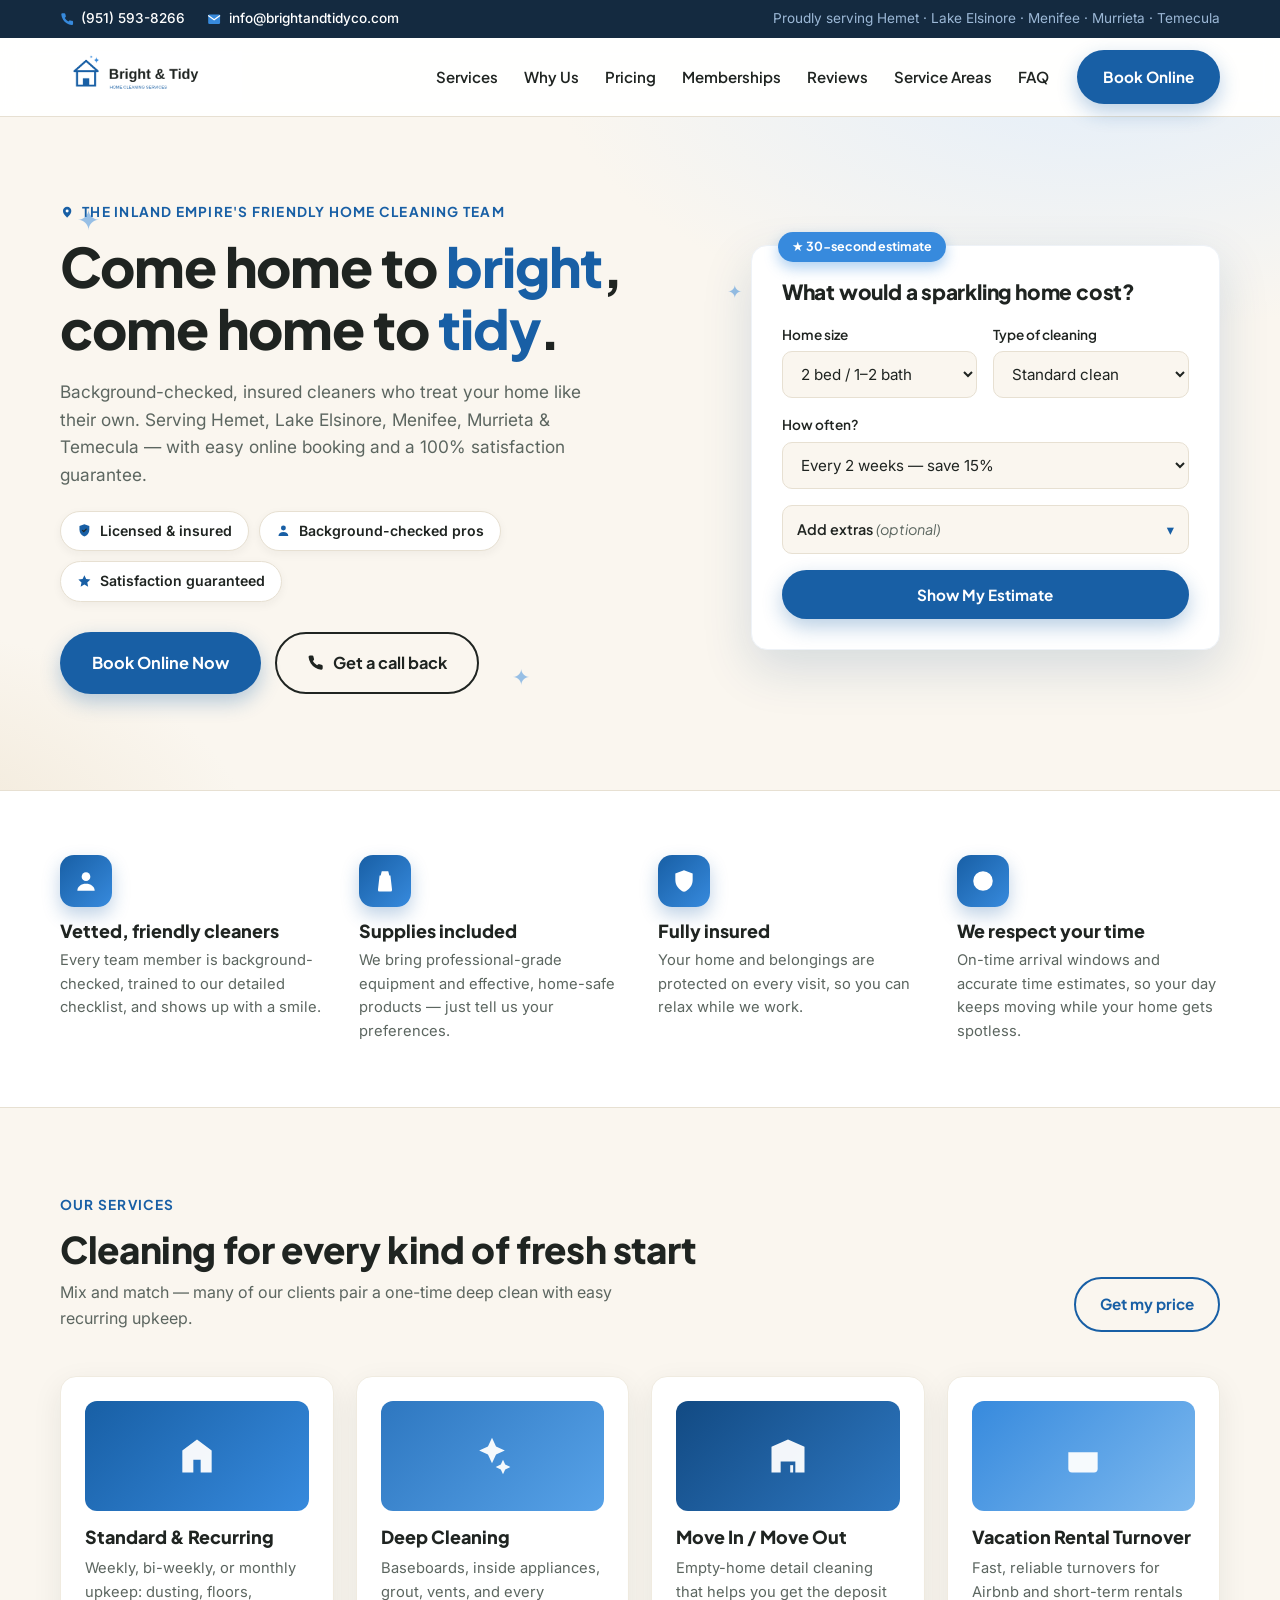
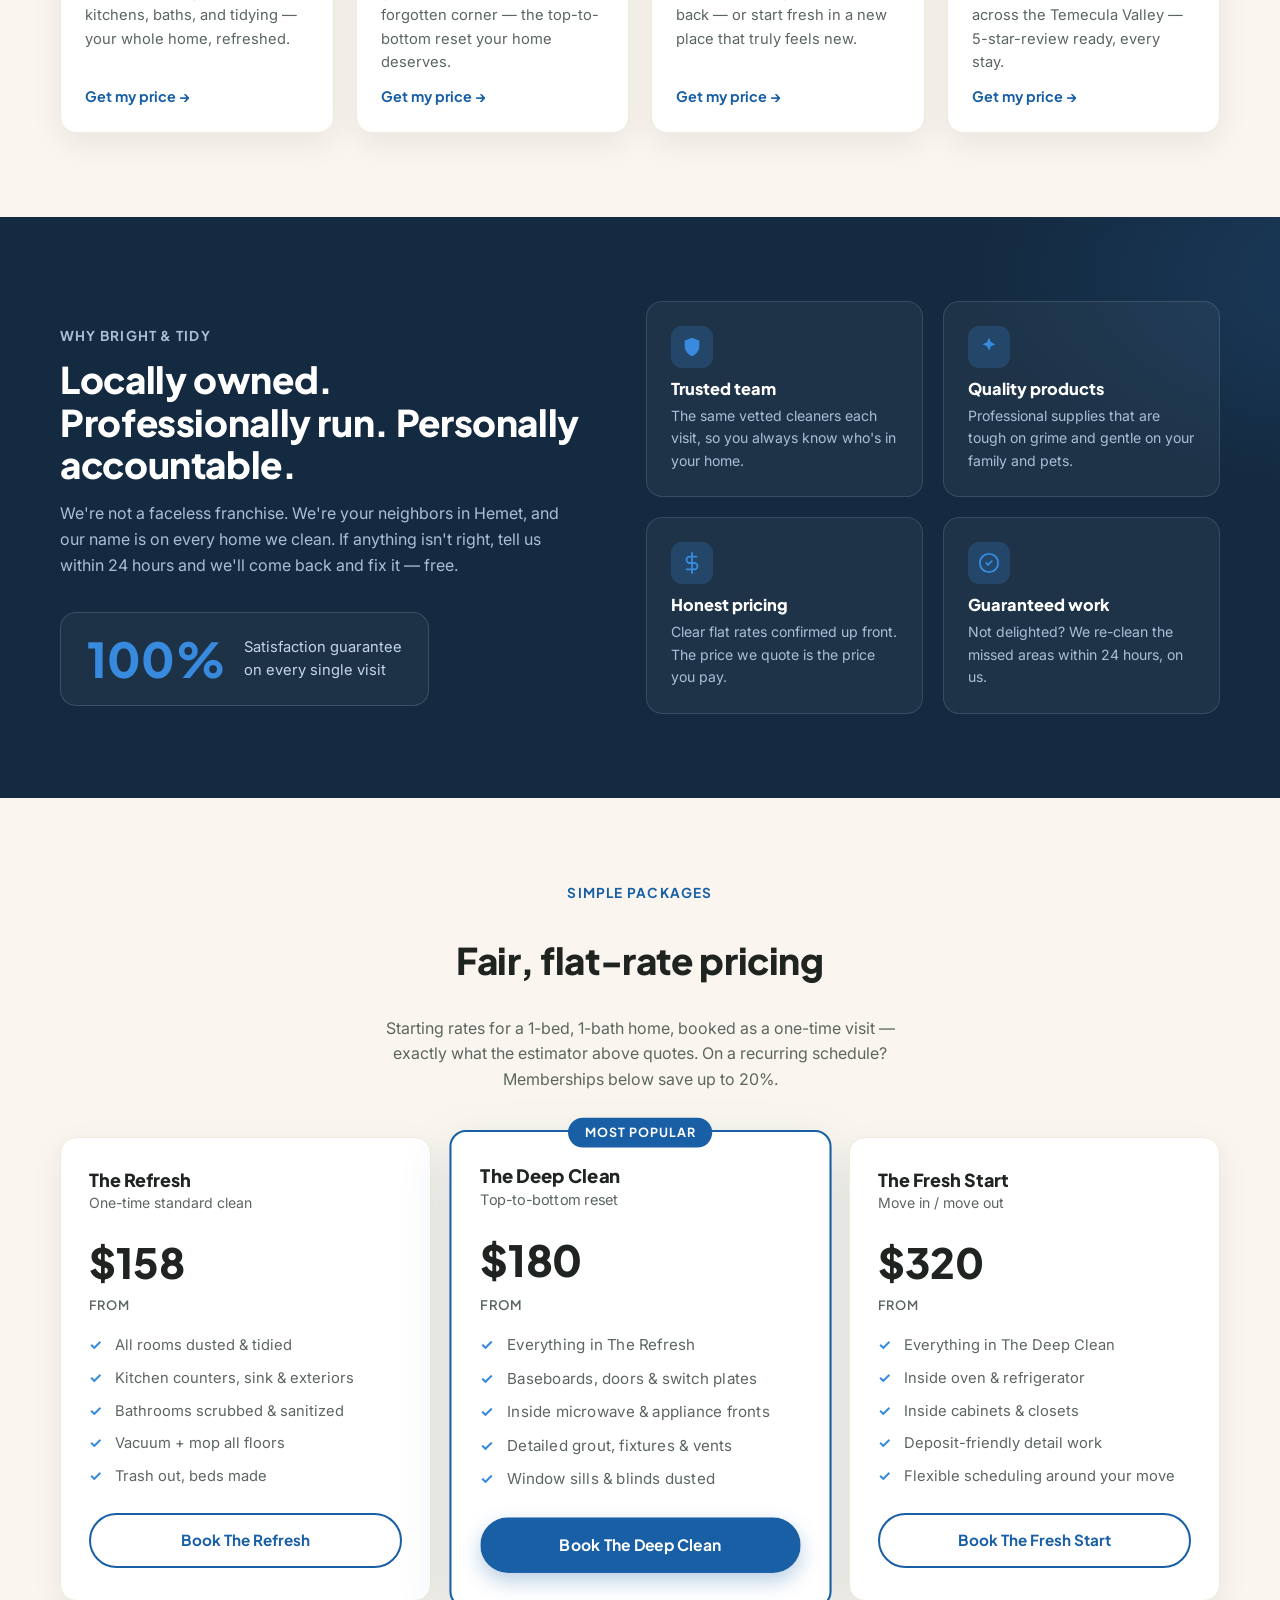
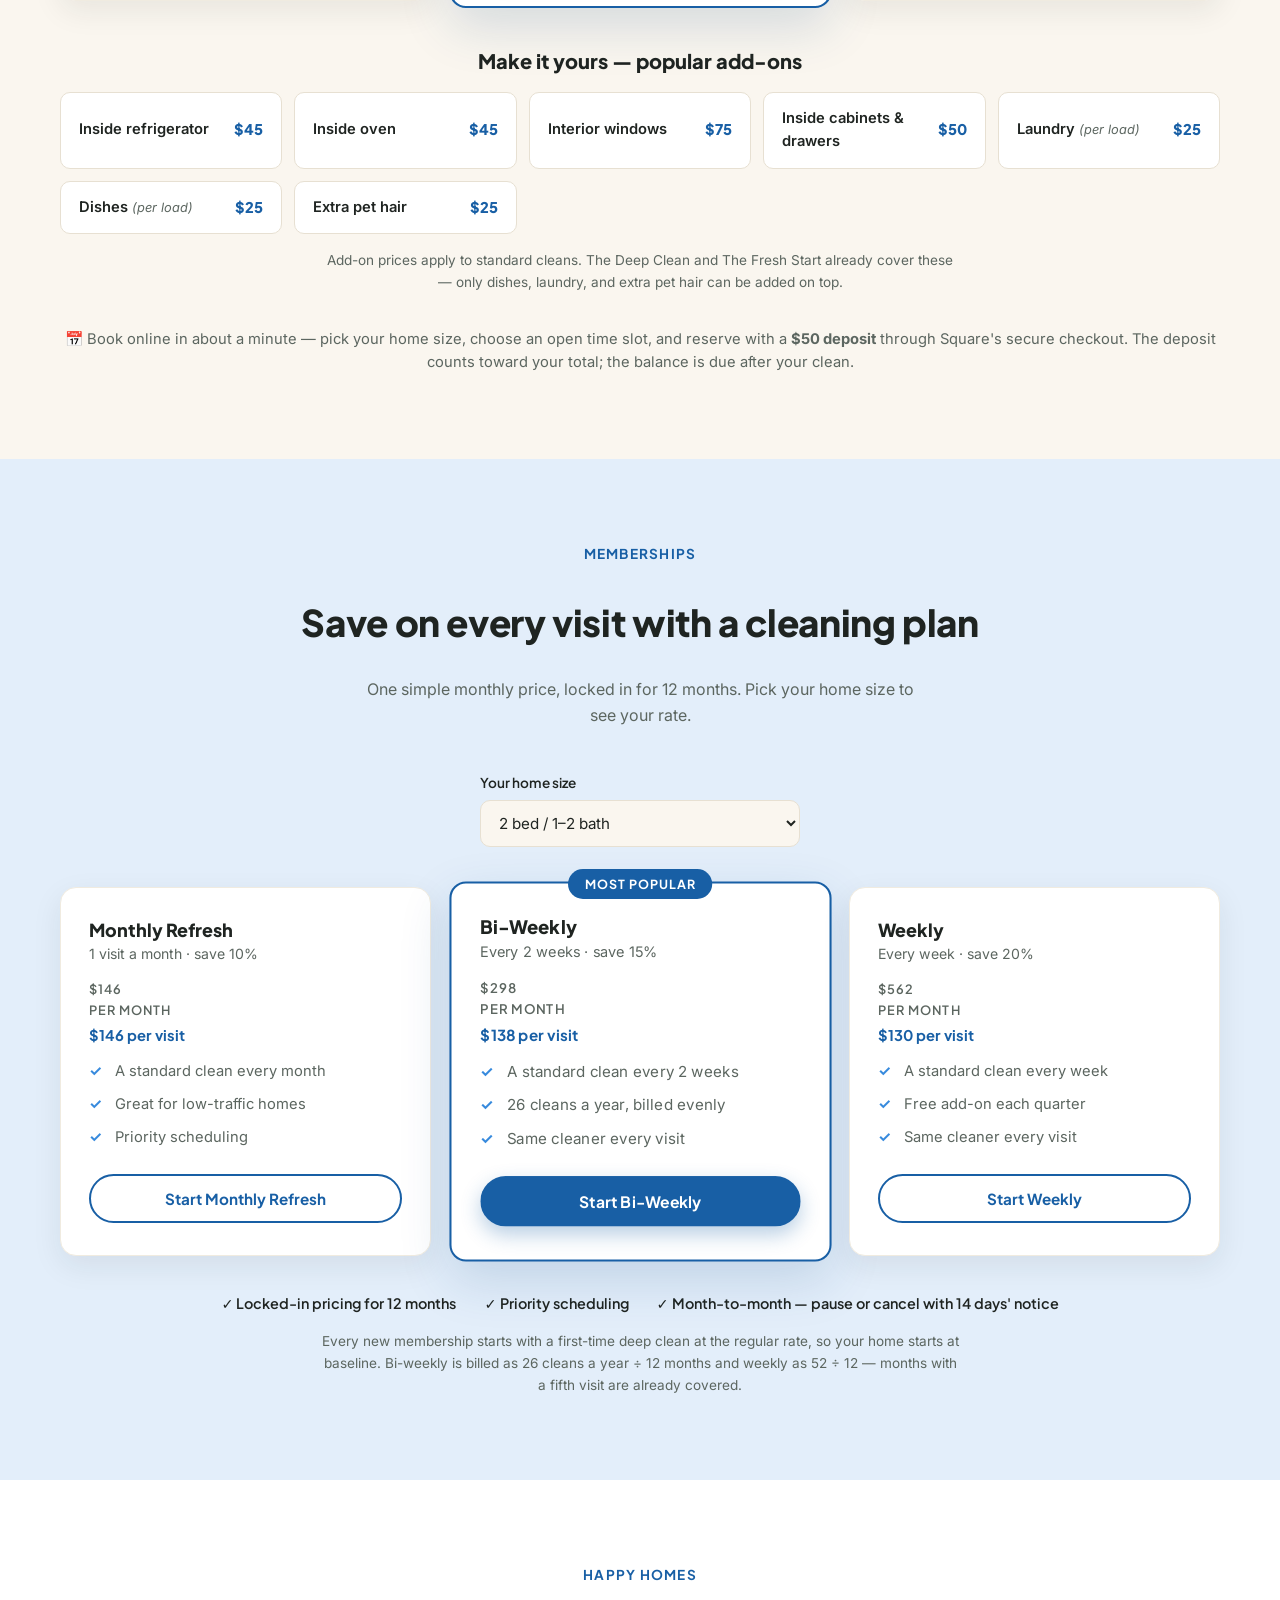
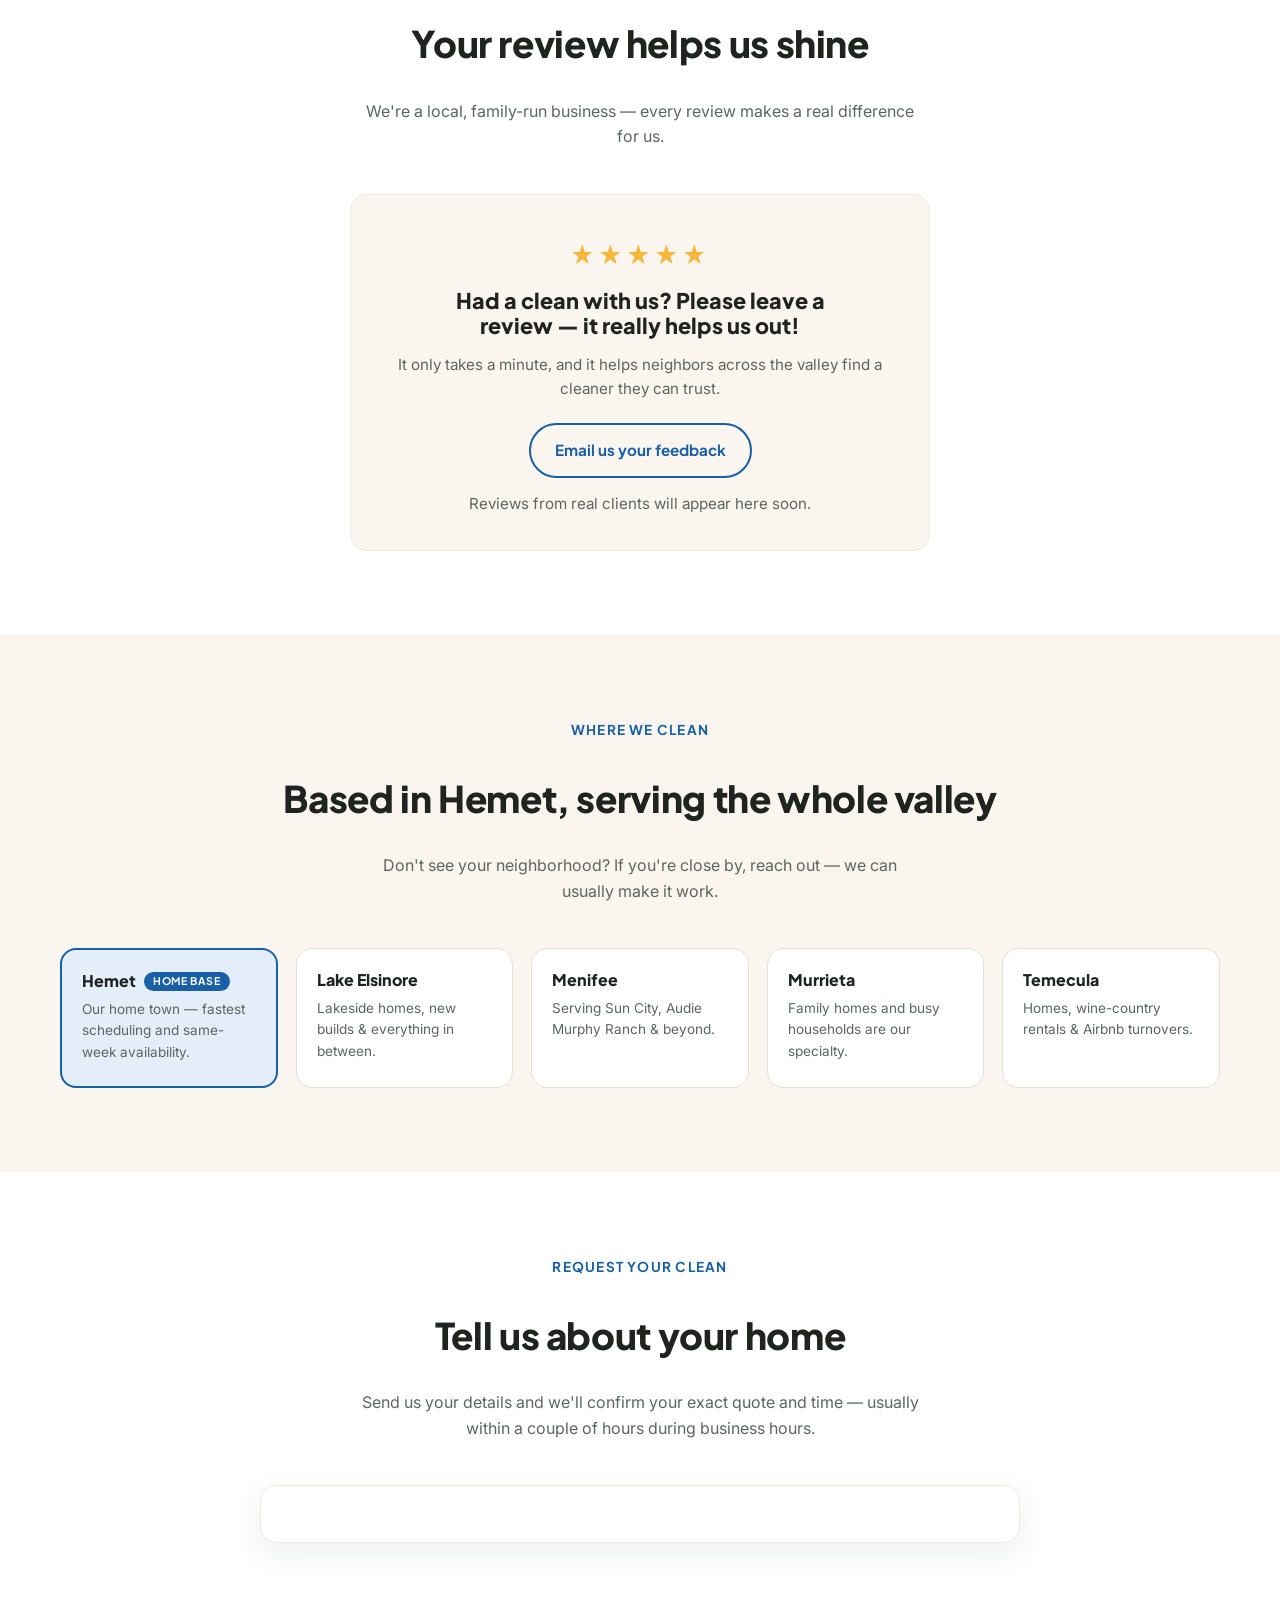
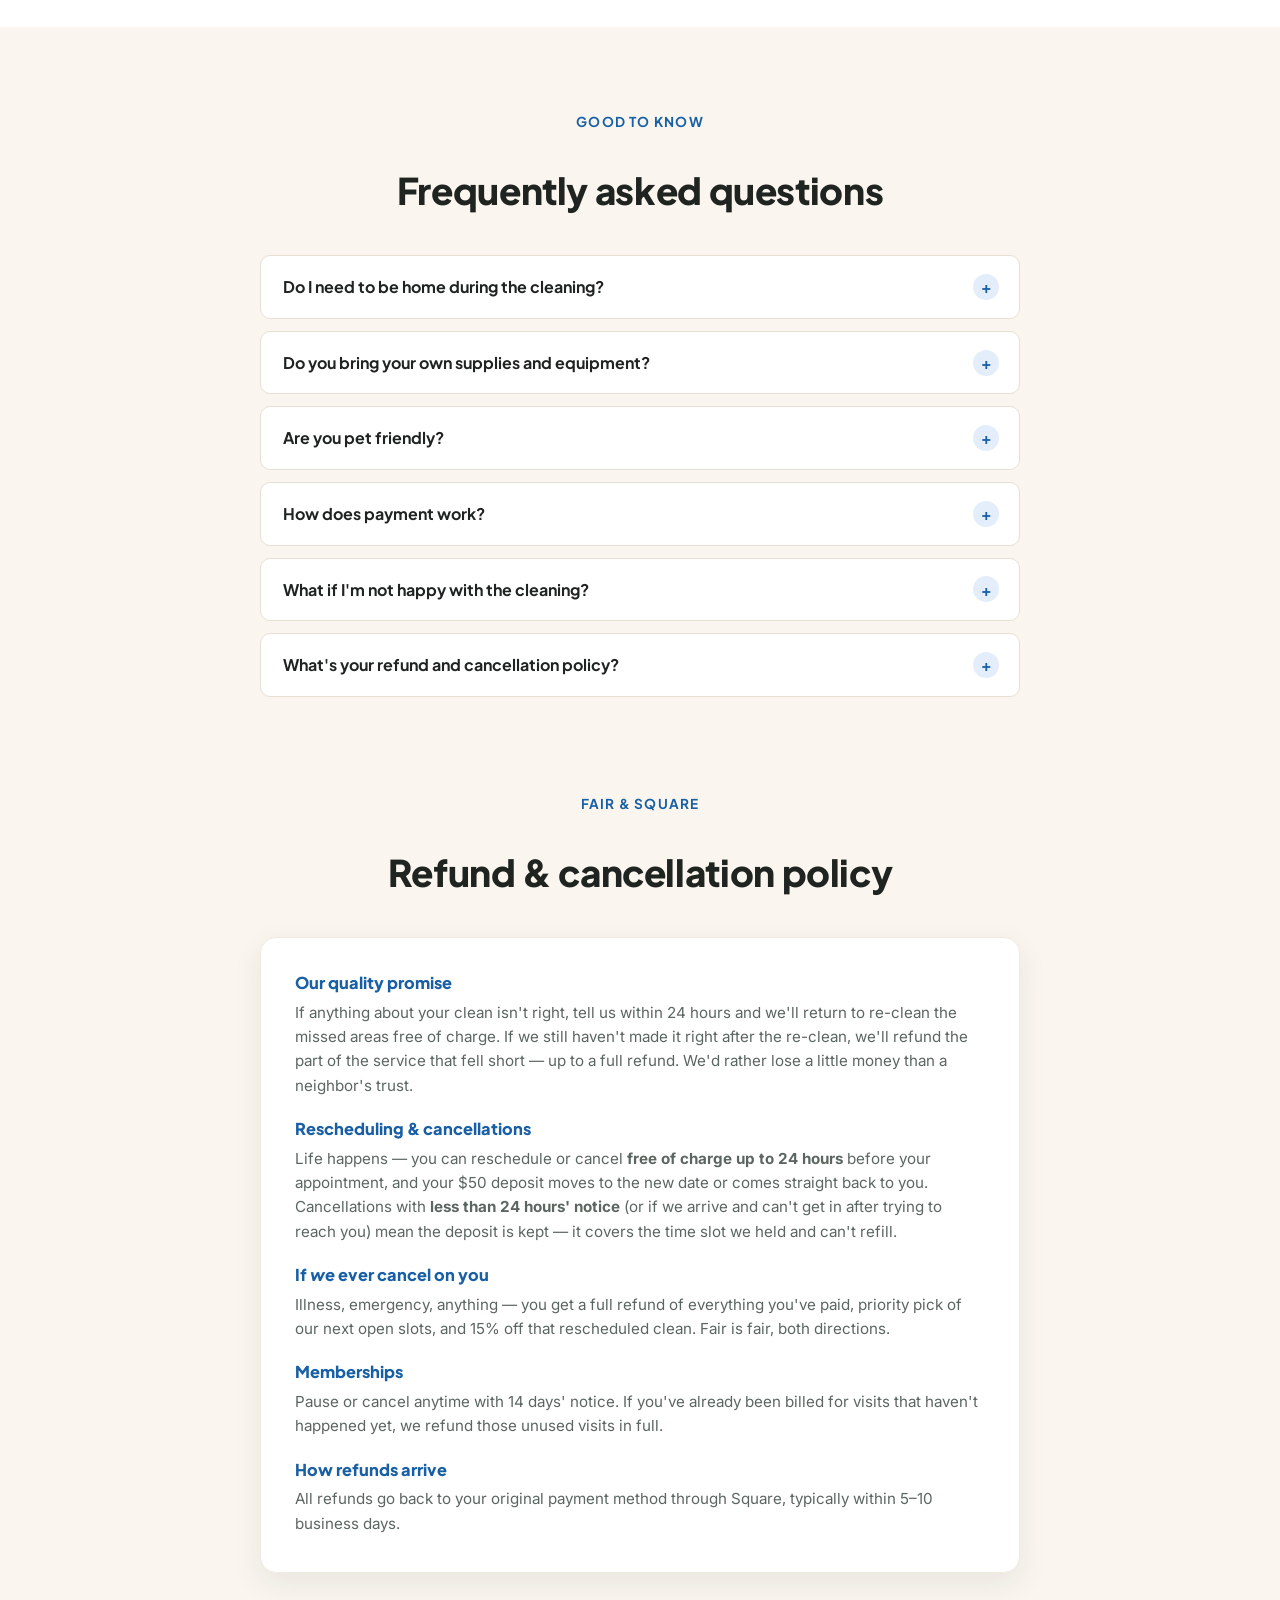
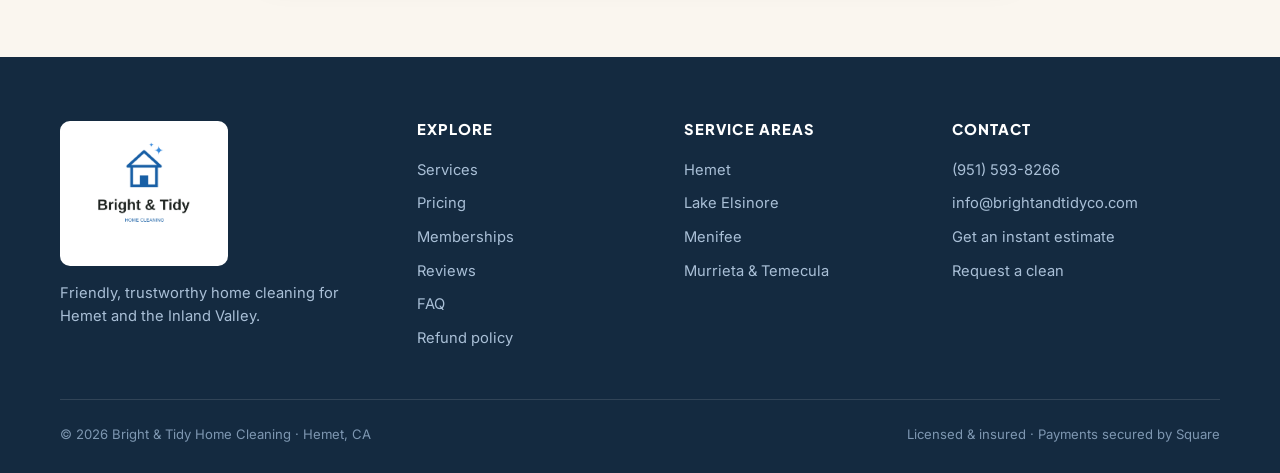
==== index.html @ 3811d3d1 "Embed Jobber work request form as Request a Clean section Co-Authored-By: Claude Opus 4.8 <noreply@a" ====
<!DOCTYPE html>
<html lang="en">
<head>
  <meta charset="UTF-8">
  <meta name="viewport" content="width=device-width, initial-scale=1.0">
  <title>Bright &amp; Tidy Home Cleaning | House Cleaning in Hemet, Menifee, Murrieta, Temecula &amp; Lake Elsinore</title>
  <meta name="description" content="Trusted, insured home cleaning based in Hemet, CA — serving Lake Elsinore, Menifee, Murrieta &amp; Temecula. Get an instant estimate in 30 seconds and book online in about a minute.">
  <meta property="og:title" content="Bright &amp; Tidy Home Cleaning — Hemet &amp; the Inland Valley">
  <meta property="og:description" content="Friendly, background-checked cleaners. Instant online estimate and easy online booking.">
  <meta property="og:type" content="website">
  <meta property="og:url" content="https://brightandtidyco.com/">
  <link rel="canonical" href="https://brightandtidyco.com/">
  <link rel="icon" type="image/svg+xml" href='data:image/svg+xml,<svg xmlns="http://www.w3.org/2000/svg" viewBox="0 0 100 100"><path d="M50 18 L14 50 H24 V84 H76 V50 H86 Z" fill="%23185FA5"/><path d="M78 6 L82 16 L92 20 L82 24 L78 34 L74 24 L64 20 L74 16 Z" fill="%23378ADD"/></svg>'>
  <link rel="preconnect" href="https://fonts.googleapis.com">
  <link rel="preconnect" href="https://fonts.gstatic.com" crossorigin>
  <link href="https://fonts.googleapis.com/css2?family=Plus+Jakarta+Sans:wght@500;600;700;800&family=Inter:wght@400;500;600&display=swap" rel="stylesheet">
  <link rel="stylesheet" href="css/styles.css">
  <script type="application/ld+json">
  {
    "@context": "https://schema.org",
    "@type": "HouseCleaningService",
    "name": "Bright & Tidy Home Cleaning",
    "url": "https://brightandtidyco.com/",
    "telephone": "+1-951-593-8266",
    "email": "info@brightandtidyco.com",
    "address": { "@type": "PostalAddress", "addressLocality": "Hemet", "addressRegion": "CA", "addressCountry": "US" },
    "areaServed": [
      { "@type": "City", "name": "Hemet" },
      { "@type": "City", "name": "Lake Elsinore" },
      { "@type": "City", "name": "Menifee" },
      { "@type": "City", "name": "Murrieta" },
      { "@type": "City", "name": "Temecula" }
    ]
  }
  </script>
</head>
<body>

  <!-- ======= TOP BAR ======= -->
  <div class="topbar">
    <div class="container topbar__inner">
      <div class="topbar__contact">
        <a href="tel:+19515938266" class="topbar__link">
          <svg viewBox="0 0 24 24" class="ico"><path d="M22 16.9v3a2 2 0 0 1-2.2 2 19.8 19.8 0 0 1-8.6-3 19.5 19.5 0 0 1-6-6 19.8 19.8 0 0 1-3-8.7A2 2 0 0 1 4.1 2h3a2 2 0 0 1 2 1.7c.1 1 .4 2 .7 2.8a2 2 0 0 1-.4 2.1L8.1 9.9a16 16 0 0 0 6 6l1.3-1.3a2 2 0 0 1 2.1-.4c.9.3 1.9.5 2.8.7a2 2 0 0 1 1.7 2z"/></svg>
          (951) 593-8266
        </a>
        <a href="mailto:info@brightandtidyco.com" class="topbar__link topbar__link--email">
          <svg viewBox="0 0 24 24" class="ico"><path d="M4 4h16a2 2 0 0 1 2 2v12a2 2 0 0 1-2 2H4a2 2 0 0 1-2-2V6a2 2 0 0 1 2-2z"/><path d="m22 6-10 7L2 6" fill="none"/></svg>
          info@brightandtidyco.com
        </a>
      </div>
      <p class="topbar__areas">Proudly serving Hemet · Lake Elsinore · Menifee · Murrieta · Temecula</p>
    </div>
  </div>

  <!-- ======= HEADER ======= -->
  <header class="header" id="top">
    <div class="container header__inner">
      <a href="#top" class="header__brand">
        <img src="assets/logo-primary.png" alt="Bright & Tidy Home Cleaning Services" class="header__logo">
      </a>
      <nav class="nav" id="site-nav">
        <a href="#services" class="nav__link">Services</a>
        <a href="#why-us" class="nav__link">Why Us</a>
        <a href="#pricing" class="nav__link">Pricing</a>
        <a href="#memberships" class="nav__link">Memberships</a>
        <a href="#reviews" class="nav__link">Reviews</a>
        <a href="#areas" class="nav__link">Service Areas</a>
        <a href="#faq" class="nav__link">FAQ</a>
      </nav>
      <a href="https://app.squareup.com/appointments/book/7bcyuyt6g1f9l9/LX3E49911ABSN/start" target="_blank" rel="noopener" class="btn btn--primary header__cta">Book Online</a>
      <button class="nav-toggle" id="nav-toggle" aria-label="Open menu" aria-expanded="false">
        <span></span><span></span><span></span>
      </button>
    </div>
  </header>

  <!-- ======= HERO ======= -->
  <section class="hero">
    <div class="hero__sparkle hero__sparkle--1">✦</div>
    <div class="hero__sparkle hero__sparkle--2">✦</div>
    <div class="hero__sparkle hero__sparkle--3">✦</div>
    <div class="container hero__inner">
      <div class="hero__copy">
        <p class="eyebrow">
          <svg viewBox="0 0 24 24" class="ico ico--blue"><path d="M12 21s-7-5.3-7-11a7 7 0 0 1 14 0c0 5.7-7 11-7 11z"/><circle cx="12" cy="10" r="2.5" fill="#fff"/></svg>
          The Inland Empire's friendly home cleaning team
        </p>
        <h1>Come home to <span class="accent">bright</span>, come home to <span class="accent">tidy</span>.</h1>
        <p class="hero__sub">Background-checked, insured cleaners who treat your home like their own. Serving Hemet, Lake Elsinore, Menifee, Murrieta &amp; Temecula — with easy online booking and a 100% satisfaction guarantee.</p>
        <ul class="hero__chips">
          <li><svg viewBox="0 0 24 24" class="ico ico--blue"><path d="M12 2 4 5v6c0 5 3.4 9.4 8 11 4.6-1.6 8-6 8-11V5z"/><path d="m9 12 2 2 4-4" fill="none" stroke="#fff" stroke-width="2" stroke-linecap="round" stroke-linejoin="round"/></svg> Licensed &amp; insured</li>
          <li><svg viewBox="0 0 24 24" class="ico ico--blue"><circle cx="12" cy="8" r="4"/><path d="M4 21c0-4 3.6-6.5 8-6.5s8 2.5 8 6.5z"/></svg> Background-checked pros</li>
          <li><svg viewBox="0 0 24 24" class="ico ico--blue"><path d="m12 2 2.9 6.3 6.9.8-5.1 4.7 1.4 6.8L12 17.2l-6.1 3.4 1.4-6.8L2.2 9.1l6.9-.8z"/></svg> Satisfaction guaranteed</li>
        </ul>
        <div class="hero__actions">
          <a href="https://app.squareup.com/appointments/book/7bcyuyt6g1f9l9/LX3E49911ABSN/start" target="_blank" rel="noopener" class="btn btn--primary btn--lg">Book Online Now</a>
          <button type="button" class="btn btn--ghost btn--lg" id="callback-open">
            <svg viewBox="0 0 24 24" class="ico"><path d="M22 16.9v3a2 2 0 0 1-2.2 2 19.8 19.8 0 0 1-8.6-3 19.5 19.5 0 0 1-6-6 19.8 19.8 0 0 1-3-8.7A2 2 0 0 1 4.1 2h3a2 2 0 0 1 2 1.7c.1 1 .4 2 .7 2.8a2 2 0 0 1-.4 2.1L8.1 9.9a16 16 0 0 0 6 6l1.3-1.3a2 2 0 0 1 2.1-.4c.9.3 1.9.5 2.8.7a2 2 0 0 1 1.7 2z"/></svg>
            Get a call back
          </button>
        </div>
      </div>

      <!-- Instant estimate widget -->
      <div class="estimator" id="estimate">
        <div class="estimator__badge">★ 30-second estimate</div>
        <h2 class="estimator__title">What would a sparkling home cost?</h2>
        <form class="estimator__form" id="estimator-form" novalidate>
          <div class="estimator__row">
            <label class="field">
              <span class="field__label">Home size</span>
              <select id="est-size" class="field__input">
                <option value="t1">1 bed / 1 bath</option>
                <option value="t2" selected>2 bed / 1–2 bath</option>
                <option value="t3">3 bed / 2 bath</option>
                <option value="t4">4 bed / 2–3 bath</option>
                <option value="t5">5+ bed / 3+ bath</option>
              </select>
            </label>
            <label class="field">
              <span class="field__label">Type of cleaning</span>
              <select id="est-type" class="field__input">
                <option value="standard" selected>Standard clean</option>
                <option value="deep">Deep cleaning</option>
                <option value="move">Move in / move out</option>
              </select>
            </label>
          </div>
          <label class="field" id="est-freq-field">
            <span class="field__label">How often?</span>
            <select id="est-freq" class="field__input">
              <option value="biweekly" selected>Every 2 weeks — save 15%</option>
              <option value="weekly">Weekly — save 20%</option>
              <option value="monthly">Monthly — save 10%</option>
              <option value="onetime">One-time visit</option>
            </select>
          </label>
          <details class="estimator__addons" id="est-addons">
            <summary>Add extras <em>(optional)</em></summary>
            <div class="estimator__addon-list">
              <label><input type="checkbox" value="45" data-name="Inside refrigerator"> Inside refrigerator <span>+$45</span></label>
              <label><input type="checkbox" value="45" data-name="Inside oven"> Inside oven <span>+$45</span></label>
              <label><input type="checkbox" value="75" data-name="Interior windows"> Interior windows <span>+$75</span></label>
              <label><input type="checkbox" value="50" data-name="Inside cabinets &amp; drawers"> Inside cabinets &amp; drawers <span>+$50</span></label>
              <label><input type="checkbox" value="25" data-name="Laundry (1 load)"> Laundry <em>(per load)</em> <span>+$25</span></label>
              <label><input type="checkbox" value="25" data-name="Dishes (per load)"> Dishes <em>(per load)</em> <span>+$25</span></label>
              <label><input type="checkbox" value="25" data-name="Extra pet hair"> Extra pet hair <span>+$25</span></label>
            </div>
          </details>
          <button type="submit" class="btn btn--primary btn--block">Show My Estimate</button>
          <div class="estimator__result" id="est-result" hidden>
            <p class="estimator__price" id="est-price">$138</p>
            <p class="estimator__summary" id="est-summary"></p>
            <p class="estimator__note">Straight from our price list — no surprises. Pick your day and time on the next screen.</p>
            <a href="https://app.squareup.com/appointments/book/7bcyuyt6g1f9l9/LX3E49911ABSN/start" target="_blank" rel="noopener" class="btn btn--dark btn--block" id="est-book">Book This Clean →</a>
          </div>
        </form>
      </div>
    </div>
  </section>

  <!-- ======= TRUST STRIP ======= -->
  <section class="trust">
    <div class="container trust__grid">
      <article class="trust__item">
        <div class="trust__icon">
          <svg viewBox="0 0 24 24"><circle cx="12" cy="8" r="4"/><path d="M4 21c0-4 3.6-6.5 8-6.5s8 2.5 8 6.5z"/></svg>
        </div>
        <h3>Vetted, friendly cleaners</h3>
        <p>Every team member is background-checked, trained to our detailed checklist, and shows up with a smile.</p>
      </article>
      <article class="trust__item">
        <div class="trust__icon">
          <svg viewBox="0 0 24 24"><path d="M9 3h6l1 4H8zM7 7h10l1.5 13a1.5 1.5 0 0 1-1.5 1.7H7A1.5 1.5 0 0 1 5.5 20z"/><path d="M12 11v6" stroke="#fff" stroke-width="1.6" fill="none" stroke-linecap="round"/><path d="M9.5 13.5h5" stroke="#fff" stroke-width="1.6" fill="none" stroke-linecap="round"/></svg>
        </div>
        <h3>Supplies included</h3>
        <p>We bring professional-grade equipment and effective, home-safe products — just tell us your preferences.</p>
      </article>
      <article class="trust__item">
        <div class="trust__icon">
          <svg viewBox="0 0 24 24"><path d="M12 2 4 5v6c0 5 3.4 9.4 8 11 4.6-1.6 8-6 8-11V5z"/><path d="m9 12 2 2 4-4" fill="none" stroke="#fff" stroke-width="2" stroke-linecap="round" stroke-linejoin="round"/></svg>
        </div>
        <h3>Fully insured</h3>
        <p>Your home and belongings are protected on every visit, so you can relax while we work.</p>
      </article>
      <article class="trust__item">
        <div class="trust__icon">
          <svg viewBox="0 0 24 24"><circle cx="12" cy="12" r="9"/><path d="M12 7v5l3.5 2" fill="none" stroke="#fff" stroke-width="2" stroke-linecap="round"/></svg>
        </div>
        <h3>We respect your time</h3>
        <p>On-time arrival windows and accurate time estimates, so your day keeps moving while your home gets spotless.</p>
      </article>
    </div>
  </section>

  <!-- ======= SERVICES ======= -->
  <section class="section services" id="services">
    <div class="container">
      <div class="section__head">
        <div>
          <p class="eyebrow">Our services</p>
          <h2>Cleaning for every kind of fresh start</h2>
          <p class="section__sub">Mix and match — many of our clients pair a one-time deep clean with easy recurring upkeep.</p>
        </div>
        <a href="#estimate" class="btn btn--outline">Get my price</a>
      </div>
      <div class="services__grid">
        <article class="card service">
          <div class="service__art service__art--1">
            <svg viewBox="0 0 24 24"><path d="M4 21V9l8-6 8 6v12h-6v-7h-4v7z"/></svg>
          </div>
          <h3>Standard &amp; Recurring</h3>
          <p>Weekly, bi-weekly, or monthly upkeep: dusting, floors, kitchens, baths, and tidying — your whole home, refreshed.</p>
          <a class="service__link" href="#estimate">Get my price →</a>
        </article>
        <article class="card service">
          <div class="service__art service__art--2">
            <svg viewBox="0 0 24 24"><path d="m12 2 2.2 4.8L19 9l-4.8 2.2L12 16l-2.2-4.8L5 9l4.8-2.2z"/><path d="m18 14 1.2 2.6L22 18l-2.8 1.4L18 22l-1.2-2.6L14 18l2.8-1.4z"/></svg>
          </div>
          <h3>Deep Cleaning</h3>
          <p>Baseboards, inside appliances, grout, vents, and every forgotten corner — the top-to-bottom reset your home deserves.</p>
          <a class="service__link" href="#estimate">Get my price →</a>
        </article>
        <article class="card service">
          <div class="service__art service__art--3">
            <svg viewBox="0 0 24 24"><path d="M3 21V7l9-4 9 4v14h-5v-6H8v6z"/><path d="M14 21v-4" stroke="#fff" stroke-width="1.6" fill="none"/></svg>
          </div>
          <h3>Move In / Move Out</h3>
          <p>Empty-home detail cleaning that helps you get the deposit back — or start fresh in a new place that truly feels new.</p>
          <a class="service__link" href="#estimate">Get my price →</a>
        </article>
        <article class="card service">
          <div class="service__art service__art--4">
            <svg viewBox="0 0 24 24"><path d="M4 10h16v9a2 2 0 0 1-2 2H6a2 2 0 0 1-2-2z"/><path d="M8 10V6a4 4 0 0 1 8 0v4" fill="none" stroke-width="2"/></svg>
          </div>
          <h3>Vacation Rental Turnover</h3>
          <p>Fast, reliable turnovers for Airbnb and short-term rentals across the Temecula Valley — 5-star-review ready, every stay.</p>
          <a class="service__link" href="#estimate">Get my price →</a>
        </article>
      </div>
    </div>
  </section>

  <!-- ======= WHY US (dark) ======= -->
  <section class="section why" id="why-us">
    <div class="container why__inner">
      <div class="why__copy">
        <p class="eyebrow eyebrow--light">Why Bright &amp; Tidy</p>
        <h2>Locally owned. Professionally run. Personally accountable.</h2>
        <p>We're not a faceless franchise. We're your neighbors in Hemet, and our name is on every home we clean. If anything isn't right, tell us within 24 hours and we'll come back and fix it — free.</p>
        <div class="why__stat">
          <span class="why__number">100%</span>
          <span class="why__label">Satisfaction guarantee<br>on every single visit</span>
        </div>
      </div>
      <div class="why__values">
        <article class="value">
          <div class="value__icon"><svg viewBox="0 0 24 24"><path d="M12 2 4 5v6c0 5 3.4 9.4 8 11 4.6-1.6 8-6 8-11V5z"/></svg></div>
          <h3>Trusted team</h3>
          <p>The same vetted cleaners each visit, so you always know who's in your home.</p>
        </article>
        <article class="value">
          <div class="value__icon"><svg viewBox="0 0 24 24"><path d="m12 2 2.2 4.8L19 9l-4.8 2.2L12 16l-2.2-4.8L5 9l4.8-2.2z"/></svg></div>
          <h3>Quality products</h3>
          <p>Professional supplies that are tough on grime and gentle on your family and pets.</p>
        </article>
        <article class="value">
          <div class="value__icon"><svg viewBox="0 0 24 24"><path d="M12 1v22M17 5H9.5a3.5 3.5 0 0 0 0 7h5a3.5 3.5 0 0 1 0 7H6" fill="none" stroke-width="2" stroke-linecap="round"/></svg></div>
          <h3>Honest pricing</h3>
          <p>Clear flat rates confirmed up front. The price we quote is the price you pay.</p>
        </article>
        <article class="value">
          <div class="value__icon"><svg viewBox="0 0 24 24"><path d="m9 12 2 2 4-4" fill="none" stroke-width="2" stroke-linecap="round" stroke-linejoin="round"/><circle cx="12" cy="12" r="10" fill="none" stroke-width="2"/></svg></div>
          <h3>Guaranteed work</h3>
          <p>Not delighted? We re-clean the missed areas within 24 hours, on us.</p>
        </article>
      </div>
    </div>
  </section>

  <!-- ======= PRICING ======= -->
  <section class="section pricing" id="pricing">
    <div class="container">
      <div class="section__head section__head--center">
        <p class="eyebrow">Simple packages</p>
        <h2>Fair, flat-rate pricing</h2>
        <p class="section__sub">Starting rates for a 1-bed, 1-bath home, booked as a one-time visit — exactly what the estimator above quotes. On a recurring schedule? Memberships below save up to 20%.</p>
      </div>
      <div class="pricing__grid">
        <article class="card plan">
          <h3>The Refresh</h3>
          <p class="plan__tag">One-time standard clean</p>
          <p class="plan__price">$158<span>from</span></p>
          <ul class="plan__list">
            <li>All rooms dusted &amp; tidied</li>
            <li>Kitchen counters, sink &amp; exteriors</li>
            <li>Bathrooms scrubbed &amp; sanitized</li>
            <li>Vacuum + mop all floors</li>
            <li>Trash out, beds made</li>
          </ul>
          <!-- Opens the $50 booking-deposit checkout (Square link in data-square-link) -->
          <a href="https://app.squareup.com/appointments/book/7bcyuyt6g1f9l9/LX3E49911ABSN/start" class="btn btn--outline btn--block js-square-btn" data-square-link="https://app.squareup.com/appointments/book/7bcyuyt6g1f9l9/LX3E49911ABSN/start">Book The Refresh</a>
        </article>
        <article class="card plan plan--featured">
          <div class="plan__flag">Most popular</div>
          <h3>The Deep Clean</h3>
          <p class="plan__tag">Top-to-bottom reset</p>
          <p class="plan__price">$180<span>from</span></p>
          <ul class="plan__list">
            <li>Everything in The Refresh</li>
            <li>Baseboards, doors &amp; switch plates</li>
            <li>Inside microwave &amp; appliance fronts</li>
            <li>Detailed grout, fixtures &amp; vents</li>
            <li>Window sills &amp; blinds dusted</li>
          </ul>
          <!-- Opens the $50 booking-deposit checkout (Square link in data-square-link) -->
          <a href="https://app.squareup.com/appointments/book/7bcyuyt6g1f9l9/LX3E49911ABSN/start" class="btn btn--primary btn--block js-square-btn" data-square-link="https://app.squareup.com/appointments/book/7bcyuyt6g1f9l9/LX3E49911ABSN/start">Book The Deep Clean</a>
        </article>
        <article class="card plan">
          <h3>The Fresh Start</h3>
          <p class="plan__tag">Move in / move out</p>
          <p class="plan__price">$320<span>from</span></p>
          <ul class="plan__list">
            <li>Everything in The Deep Clean</li>
            <li>Inside oven &amp; refrigerator</li>
            <li>Inside cabinets &amp; closets</li>
            <li>Deposit-friendly detail work</li>
            <li>Flexible scheduling around your move</li>
          </ul>
          <!-- Opens the $50 booking-deposit checkout (Square link in data-square-link) -->
          <a href="https://app.squareup.com/appointments/book/7bcyuyt6g1f9l9/LX3E49911ABSN/start" class="btn btn--outline btn--block js-square-btn" data-square-link="https://app.squareup.com/appointments/book/7bcyuyt6g1f9l9/LX3E49911ABSN/start">Book The Fresh Start</a>
        </article>
      </div>
      <div class="addons">
        <h3 class="addons__title">Make it yours — popular add-ons</h3>
        <div class="addons__grid">
          <div class="addon"><span>Inside refrigerator</span><strong>$45</strong></div>
          <div class="addon"><span>Inside oven</span><strong>$45</strong></div>
          <div class="addon"><span>Interior windows</span><strong>$75</strong></div>
          <div class="addon"><span>Inside cabinets &amp; drawers</span><strong>$50</strong></div>
          <div class="addon"><span>Laundry <em>(per load)</em></span><strong>$25</strong></div>
          <div class="addon"><span>Dishes <em>(per load)</em></span><strong>$25</strong></div>
          <div class="addon"><span>Extra pet hair</span><strong>$25</strong></div>
        </div>
        <p class="addons__note">Add-on prices apply to standard cleans. The Deep Clean and The Fresh Start already cover these — only dishes, laundry, and extra pet hair can be added on top.</p>
      </div>
      <p class="pricing__foot">📅 Book online in about a minute — pick your home size, choose an open time slot, and reserve with a <strong>$50 deposit</strong> through Square's secure checkout. The deposit counts toward your total; the balance is due after your clean.</p>
    </div>
  </section>

  <!-- ======= MEMBERSHIPS ======= -->
  <section class="section memberships" id="memberships">
    <div class="container">
      <div class="section__head section__head--center">
        <p class="eyebrow">Memberships</p>
        <h2>Save on every visit with a cleaning plan</h2>
        <p class="section__sub">One simple monthly price, locked in for 12 months. Pick your home size to see your rate.</p>
      </div>
      <div class="memberships__picker">
        <label class="field">
          <span class="field__label">Your home size</span>
          <select id="mem-size" class="field__input">
            <option value="t1">1 bed / 1 bath</option>
            <option value="t2" selected>2 bed / 1–2 bath</option>
            <option value="t3">3 bed / 2 bath</option>
            <option value="t4">4 bed / 2–3 bath</option>
            <option value="t5">5+ bed / 3+ bath</option>
          </select>
        </label>
      </div>
      <div class="memberships__grid">
        <article class="card plan">
          <h3>Monthly Refresh</h3>
          <p class="plan__tag">1 visit a month · save 10%</p>
          <p class="plan__price"><span id="mem-monthly-mo">$146</span><span>per month</span></p>
          <p class="plan__pervisit" id="mem-monthly-visit">$146 per visit</p>
          <ul class="plan__list">
            <li>A standard clean every month</li>
            <li>Great for low-traffic homes</li>
            <li>Priority scheduling</li>
          </ul>
          <button type="button" class="btn btn--outline btn--block js-mem-btn" data-plan="monthly">Start Monthly Refresh</button>
        </article>
        <article class="card plan plan--featured">
          <div class="plan__flag">Most popular</div>
          <h3>Bi-Weekly</h3>
          <p class="plan__tag">Every 2 weeks · save 15%</p>
          <p class="plan__price"><span id="mem-biweekly-mo">$298</span><span>per month</span></p>
          <p class="plan__pervisit" id="mem-biweekly-visit">$138 per visit</p>
          <ul class="plan__list">
            <li>A standard clean every 2 weeks</li>
            <li>26 cleans a year, billed evenly</li>
            <li>Same cleaner every visit</li>
          </ul>
          <button type="button" class="btn btn--primary btn--block js-mem-btn" data-plan="biweekly">Start Bi-Weekly</button>
        </article>
        <article class="card plan">
          <h3>Weekly</h3>
          <p class="plan__tag">Every week · save 20%</p>
          <p class="plan__price"><span id="mem-weekly-mo">$562</span><span>per month</span></p>
          <p class="plan__pervisit" id="mem-weekly-visit">$130 per visit</p>
          <ul class="plan__list">
            <li>A standard clean every week</li>
            <li>Free add-on each quarter</li>
            <li>Same cleaner every visit</li>
          </ul>
          <button type="button" class="btn btn--outline btn--block js-mem-btn" data-plan="weekly">Start Weekly</button>
        </article>
      </div>
      <div class="memberships__perks">
        <span>✓ Locked-in pricing for 12 months</span>
        <span>✓ Priority scheduling</span>
        <span>✓ Month-to-month — pause or cancel with 14 days' notice</span>
      </div>
      <p class="memberships__fine">Every new membership starts with a first-time deep clean at the regular rate, so your home starts at baseline. Bi-weekly is billed as 26 cleans a year ÷ 12 months and weekly as 52 ÷ 12 — months with a fifth visit are already covered.</p>
    </div>
  </section>

  <!-- ======= REVIEWS ======= -->
  <section class="section reviews" id="reviews">
    <div class="container">
      <div class="section__head section__head--center">
        <p class="eyebrow">Happy homes</p>
        <h2>Your review helps us shine</h2>
        <p class="section__sub">We're a local, family-run business — every review makes a real difference for us.</p>
      </div>
      <div class="card reviews__cta">
        <div class="reviews__stars" aria-hidden="true">★★★★★</div>
        <h3>Had a clean with us? Please leave a review — it really helps us out!</h3>
        <p>It only takes a minute, and it helps neighbors across the valley find a cleaner they can trust.</p>
        <div class="reviews__cta-actions">
          <!-- Paste your Google Business review link into data-review-link and this button will appear -->
          <a href="#" class="btn btn--primary js-review-btn" data-review-link="" target="_blank" rel="noopener">Review us on Google</a>
          <a href="mailto:info@brightandtidyco.com?subject=My%20Bright%20%26%20Tidy%20review" class="btn btn--outline">Email us your feedback</a>
        </div>
        <p class="reviews__cta-fine">Reviews from real clients will appear here soon.</p>
      </div>
    </div>
  </section>

  <!-- ======= SERVICE AREAS ======= -->
  <section class="section areas" id="areas">
    <div class="container">
      <div class="section__head section__head--center">
        <p class="eyebrow">Where we clean</p>
        <h2>Based in Hemet, serving the whole valley</h2>
        <p class="section__sub">Don't see your neighborhood? If you're close by, reach out — we can usually make it work.</p>
      </div>
      <div class="areas__grid">
        <article class="area area--hq">
          <h3>Hemet <span class="area__badge">Home base</span></h3>
          <p>Our home town — fastest scheduling and same-week availability.</p>
        </article>
        <article class="area"><h3>Lake Elsinore</h3><p>Lakeside homes, new builds &amp; everything in between.</p></article>
        <article class="area"><h3>Menifee</h3><p>Serving Sun City, Audie Murphy Ranch &amp; beyond.</p></article>
        <article class="area"><h3>Murrieta</h3><p>Family homes and busy households are our specialty.</p></article>
        <article class="area"><h3>Temecula</h3><p>Homes, wine-country rentals &amp; Airbnb turnovers.</p></article>
      </div>
    </div>
  </section>

  <!-- ======= REQUEST A CLEAN (Jobber form) ======= -->
  <section class="section request" id="request">
    <div class="container">
      <div class="section__head section__head--center">
        <p class="eyebrow">Request your clean</p>
        <h2>Tell us about your home</h2>
        <p class="section__sub">Send us your details and we'll confirm your exact quote and time — usually within a couple of hours during business hours.</p>
      </div>
      <div class="card request__form">
        <div id="ad492359-be51-4ea0-9e42-92f32771d36d-5002190"></div>
        <link rel="stylesheet" href="https://d3ey4dbjkt2f6s.cloudfront.net/assets/external/work_request_embed.css" media="screen" />
        <script src="https://d3ey4dbjkt2f6s.cloudfront.net/assets/static_link/work_request_embed_snippet.js" clienthub_id="ad492359-be51-4ea0-9e42-92f32771d36d-5002190" form_url="https://clienthub.getjobber.com/client_hubs/ad492359-be51-4ea0-9e42-92f32771d36d/public/work_request/embedded_work_request_form?form_id=5002190"></script>
      </div>
    </div>
  </section>

  <!-- ======= FAQ ======= -->
  <section class="section faq" id="faq">
    <div class="container faq__inner">
      <div class="section__head section__head--center">
        <p class="eyebrow">Good to know</p>
        <h2>Frequently asked questions</h2>
      </div>
      <details class="faq__item">
        <summary>Do I need to be home during the cleaning?</summary>
        <p>Nope! Most of our clients aren't. Many leave a key, garage code, or smart-lock code. Your access info is stored securely and shared only with your assigned team.</p>
      </details>
      <details class="faq__item">
        <summary>Do you bring your own supplies and equipment?</summary>
        <p>Yes — professional-grade vacuums, mops, and cleaning products are included. If you prefer specific products (or fragrance-free options), just let us know and we're happy to use them.</p>
      </details>
      <details class="faq__item">
        <summary>Are you pet friendly?</summary>
        <p>Absolutely. We love meeting your furry family members. Just give us a heads-up in the booking notes so we know who'll be greeting us.</p>
      </details>
      <details class="faq__item">
        <summary>How does payment work?</summary>
        <p>Book online and reserve your time slot with a $50 deposit through Square's secure checkout — card, Apple Pay, or Google Pay all work, and your card is kept securely on file. The deposit counts toward your total, the balance is due after your clean, and receipts are sent automatically. Prefer to talk first? Hit "Get a call back" and we'll ring you from (951) 593-8266.</p>
      </details>
      <details class="faq__item">
        <summary>What if I'm not happy with the cleaning?</summary>
        <p>Tell us within 24 hours and we'll return to re-clean the missed areas free of charge. Your satisfaction is 100% guaranteed — it's how we've built our name in the valley.</p>
      </details>
      <details class="faq__item">
        <summary>What's your refund and cancellation policy?</summary>
        <p>Reschedule or cancel free up to 24 hours before your appointment — your deposit moves to the new date or comes straight back. Inside 24 hours, the deposit is kept for the reserved slot. And if a clean isn't right, we re-clean free and refund anything we can't make right. Read the <a href="#policy">full policy</a>.</p>
      </details>
    </div>
  </section>

  <!-- ======= REFUND & CANCELLATION POLICY ======= -->
  <section class="section policy" id="policy">
    <div class="container policy__inner">
      <div class="section__head section__head--center">
        <p class="eyebrow">Fair &amp; square</p>
        <h2>Refund &amp; cancellation policy</h2>
      </div>
      <div class="card policy__card">
        <h3>Our quality promise</h3>
        <p>If anything about your clean isn't right, tell us within 24 hours and we'll return to re-clean the missed areas free of charge. If we still haven't made it right after the re-clean, we'll refund the part of the service that fell short — up to a full refund. We'd rather lose a little money than a neighbor's trust.</p>
        <h3>Rescheduling &amp; cancellations</h3>
        <p>Life happens — you can reschedule or cancel <strong>free of charge up to 24 hours</strong> before your appointment, and your $50 deposit moves to the new date or comes straight back to you. Cancellations with <strong>less than 24 hours' notice</strong> (or if we arrive and can't get in after trying to reach you) mean the deposit is kept — it covers the time slot we held and can't refill.</p>
        <h3>If <em>we</em> ever cancel on you</h3>
        <p>Illness, emergency, anything — you get a full refund of everything you've paid, priority pick of our next open slots, and 15% off that rescheduled clean. Fair is fair, both directions.</p>
        <h3>Memberships</h3>
        <p>Pause or cancel anytime with 14 days' notice. If you've already been billed for visits that haven't happened yet, we refund those unused visits in full.</p>
        <h3>How refunds arrive</h3>
        <p>All refunds go back to your original payment method through Square, typically within 5–10 business days.</p>
      </div>
    </div>
  </section>

  <!-- ======= FOOTER ======= -->
  <footer class="footer">
    <div class="container footer__inner">
      <div class="footer__brand">
        <div class="footer__logo-tile">
          <img src="assets/logo-stacked.png" alt="Bright & Tidy Home Cleaning">
        </div>
        <p>Friendly, trustworthy home cleaning for Hemet and the Inland Valley.</p>
      </div>
      <div class="footer__col">
        <h4>Explore</h4>
        <a href="#services">Services</a>
        <a href="#pricing">Pricing</a>
        <a href="#memberships">Memberships</a>
        <a href="#reviews">Reviews</a>
        <a href="#faq">FAQ</a>
        <a href="#policy">Refund policy</a>
      </div>
      <div class="footer__col">
        <h4>Service areas</h4>
        <a href="#areas">Hemet</a>
        <a href="#areas">Lake Elsinore</a>
        <a href="#areas">Menifee</a>
        <a href="#areas">Murrieta &amp; Temecula</a>
      </div>
      <div class="footer__col">
        <h4>Contact</h4>
        <a href="tel:+19515938266">(951) 593-8266</a>
        <a href="mailto:info@brightandtidyco.com">info@brightandtidyco.com</a>
        <a href="#estimate">Get an instant estimate</a>
        <a href="#request">Request a clean</a>
      </div>
    </div>
    <div class="container footer__legal">
      <p>© <span id="year">2026</span> Bright &amp; Tidy Home Cleaning · Hemet, CA</p>
      <p>Licensed &amp; insured · Payments secured by Square</p>
    </div>
  </footer>

  <!-- ======= CALL-BACK MODAL ======= -->
  <dialog class="callback" id="callback-modal">
    <form class="callback__form" id="callback-form" novalidate>
      <button type="button" class="callback__close" id="callback-close" aria-label="Close">×</button>
      <h3>We'll reach out to you</h3>
      <p class="callback__sub" id="cb-sub">Leave your number and we'll call or text you back from our business line — usually within the hour during business hours.</p>
      <label class="field">
        <span class="field__label">Your phone number</span>
        <input type="tel" id="cb-phone" class="field__input" placeholder="(951) 555-0000" autofocus required>
      </label>
      <label class="field">
        <span class="field__label">Your name <em>(optional)</em></span>
        <input type="text" id="cb-name" class="field__input" placeholder="Jane">
      </label>
      <button type="submit" class="btn btn--primary btn--block">Request My Call Back</button>
      <p class="callback__status" id="cb-status"></p>
      <p class="callback__direct">Prefer to reach out yourself? Call or text <a href="tel:+19515938266">(951) 593-8266</a></p>
    </form>
  </dialog>

  <script src="js/main.js"></script>
</body>
</html>
---- css/styles.css ----
/* =========================================================
   Bright & Tidy Home Cleaning — styles.css
   Palette drawn from the logo:
   blue #185FA5 · sparkle #378ADD · ink #1F2421
   Warm cream base inspired by reference design 1,
   blue trust accents from design 2, dark section from design 3.
   ========================================================= */

:root {
  --blue: #185fa5;
  --blue-dark: #124a83;
  --sky: #378add;
  --sky-soft: #e3eefa;
  --ink: #1f2421;
  --navy: #142a40;
  --navy-2: #1b3a57;
  --cream: #faf6ef;
  --cream-2: #f3ecdf;
  --white: #ffffff;
  --muted: #5c6660;
  --line: #e7e0d2;
  --shadow: 0 10px 30px rgba(31, 36, 33, 0.08);
  --shadow-lg: 0 18px 50px rgba(18, 74, 131, 0.16);
  --radius: 16px;
  --radius-sm: 10px;
  --font-head: "Plus Jakarta Sans", "Segoe UI", system-ui, sans-serif;
  --font-body: "Inter", "Segoe UI", system-ui, sans-serif;
}

* { margin: 0; padding: 0; box-sizing: border-box; }

html { scroll-behavior: smooth; }

[id] { scroll-margin-top: 92px; }

/* Elements hidden via the `hidden` attribute must stay hidden even when a
   class gives them a display value (grid, flex, inline-flex, …). */
[hidden] { display: none !important; }

[hidden] { display: none !important; }

body {
  font-family: var(--font-body);
  color: var(--ink);
  background: var(--cream);
  line-height: 1.6;
  font-size: 16px;
}

img { max-width: 100%; display: block; }

h1, h2, h3, h4 {
  font-family: var(--font-head);
  line-height: 1.15;
  font-weight: 800;
}

h1 { font-size: clamp(2.1rem, 4.5vw, 3.4rem); letter-spacing: -0.02em; }
h2 { font-size: clamp(1.6rem, 3vw, 2.3rem); letter-spacing: -0.01em; }
h3 { font-size: 1.12rem; }

.container {
  width: min(1160px, 92%);
  margin-inline: auto;
}

.section { padding: 84px 0; }

.section__head {
  display: flex;
  align-items: flex-end;
  justify-content: space-between;
  gap: 24px;
  margin-bottom: 44px;
}

.section__head--center {
  flex-direction: column;
  align-items: center;
  text-align: center;
}

.section__sub { color: var(--muted); max-width: 560px; margin-top: 10px; }

.eyebrow {
  display: inline-flex;
  align-items: center;
  gap: 8px;
  font-family: var(--font-head);
  font-weight: 700;
  font-size: 0.85rem;
  text-transform: uppercase;
  letter-spacing: 0.09em;
  color: var(--blue);
  margin-bottom: 12px;
}

.eyebrow--light { color: #9cc4ec; }

.accent { color: var(--blue); }

/* ---------- icons ---------- */
.ico {
  width: 1.05em;
  height: 1.05em;
  fill: currentColor;
  flex: none;
}
.ico--blue { fill: var(--blue); }
.ico[viewBox] path[fill="none"] { stroke: currentColor; stroke-width: 2; }

/* ---------- buttons ---------- */
.btn {
  display: inline-flex;
  align-items: center;
  justify-content: center;
  gap: 9px;
  font-family: var(--font-head);
  font-weight: 700;
  font-size: 0.95rem;
  padding: 13px 24px;
  border-radius: 999px;
  border: 2px solid transparent;
  cursor: pointer;
  text-decoration: none;
  white-space: nowrap;
  transition: transform 0.15s ease, box-shadow 0.15s ease, background 0.15s ease, color 0.15s ease;
}

.btn:hover { transform: translateY(-2px); }
.btn:active { transform: translateY(0); }

.btn--primary {
  background: var(--blue);
  color: var(--white);
  box-shadow: 0 8px 20px rgba(24, 95, 165, 0.3);
}
.btn--primary:hover { background: var(--blue-dark); box-shadow: 0 12px 26px rgba(24, 95, 165, 0.38); }

.btn--dark { background: var(--ink); color: var(--white); }
.btn--dark:hover { background: #000; }

.btn--ghost { background: transparent; color: var(--ink); border-color: var(--ink); }
.btn--ghost:hover { background: var(--ink); color: var(--white); }

.btn--outline { background: transparent; color: var(--blue); border-color: var(--blue); }
.btn--outline:hover { background: var(--blue); color: var(--white); }

.btn--lg { padding: 16px 30px; font-size: 1.02rem; }
.btn--block { width: 100%; }

/* ---------- top bar ---------- */
.topbar {
  background: var(--navy);
  color: #cfe0f2;
  font-size: 0.85rem;
  padding: 8px 0;
}

.topbar__inner {
  display: flex;
  align-items: center;
  justify-content: space-between;
  gap: 16px;
  flex-wrap: wrap;
}

.topbar__contact { display: flex; gap: 22px; flex-wrap: wrap; }

.topbar__link {
  color: var(--white);
  text-decoration: none;
  display: inline-flex;
  align-items: center;
  gap: 7px;
  font-weight: 500;
}
.topbar__link:hover { color: var(--sky); }
.topbar__link .ico { fill: var(--sky); }

.topbar__areas { color: #9cb8d6; }

/* ---------- header ---------- */
.header {
  position: sticky;
  top: 0;
  z-index: 50;
  background: rgba(255, 255, 255, 0.94);
  backdrop-filter: blur(10px);
  border-bottom: 1px solid var(--line);
}

.header__inner {
  display: flex;
  align-items: center;
  gap: 28px;
  padding: 12px 0;
}

.header__brand { flex: none; }
.header__logo { height: 52px; width: auto; }

.nav { display: flex; gap: 26px; margin-left: auto; }

.nav__link {
  font-family: var(--font-head);
  font-weight: 600;
  font-size: 0.94rem;
  color: var(--ink);
  text-decoration: none;
  position: relative;
  padding: 6px 0;
}

.nav__link::after {
  content: "";
  position: absolute;
  left: 0; right: 100%;
  bottom: 0;
  height: 2.5px;
  background: var(--sky);
  border-radius: 2px;
  transition: right 0.2s ease;
}
.nav__link:hover::after { right: 0; }

.header__cta { flex: none; }

.nav-toggle {
  display: none;
  flex-direction: column;
  gap: 5px;
  background: none;
  border: 0;
  cursor: pointer;
  padding: 8px;
  margin-left: auto;
}
.nav-toggle span {
  width: 24px; height: 2.5px;
  background: var(--ink);
  border-radius: 2px;
  transition: transform 0.2s ease, opacity 0.2s ease;
}
.nav-toggle.is-open span:nth-child(1) { transform: translateY(7.5px) rotate(45deg); }
.nav-toggle.is-open span:nth-child(2) { opacity: 0; }
.nav-toggle.is-open span:nth-child(3) { transform: translateY(-7.5px) rotate(-45deg); }

/* ---------- hero ---------- */
.hero {
  position: relative;
  overflow: hidden;
  background:
    radial-gradient(900px 480px at 85% -10%, var(--sky-soft) 0%, transparent 60%),
    radial-gradient(700px 420px at -10% 110%, #f0e6d4 0%, transparent 55%),
    var(--cream);
  padding: 84px 0 96px;
}

.hero__sparkle {
  position: absolute;
  color: var(--sky);
  opacity: 0.5;
  font-size: 28px;
  animation: twinkle 3.2s ease-in-out infinite;
  pointer-events: none;
}
.hero__sparkle--1 { top: 12%; left: 6%; }
.hero__sparkle--2 { top: 24%; right: 42%; font-size: 18px; animation-delay: 1.1s; }
.hero__sparkle--3 { bottom: 14%; left: 40%; font-size: 22px; animation-delay: 2s; }

@keyframes twinkle {
  0%, 100% { opacity: 0.25; transform: scale(0.9) rotate(0deg); }
  50% { opacity: 0.8; transform: scale(1.15) rotate(18deg); }
}

.hero__inner {
  display: grid;
  grid-template-columns: 1.15fr 0.85fr;
  gap: 56px;
  align-items: center;
}

.hero__sub {
  color: var(--muted);
  font-size: 1.08rem;
  max-width: 540px;
  margin-top: 18px;
}

.hero__chips {
  list-style: none;
  display: flex;
  flex-wrap: wrap;
  gap: 10px;
  margin-top: 22px;
}

.hero__chips li {
  display: inline-flex;
  align-items: center;
  gap: 8px;
  background: var(--white);
  border: 1px solid var(--line);
  border-radius: 999px;
  padding: 8px 16px;
  font-size: 0.88rem;
  font-weight: 600;
  color: var(--ink);
  box-shadow: 0 3px 10px rgba(31, 36, 33, 0.05);
}

.hero__actions {
  display: flex;
  gap: 14px;
  flex-wrap: wrap;
  margin-top: 30px;
}

/* estimate widget */
.estimator {
  position: relative;
  background: var(--white);
  border-radius: var(--radius);
  box-shadow: var(--shadow-lg);
  padding: 34px 30px 30px;
  border: 1px solid #eef2f7;
}

.estimator__badge {
  position: absolute;
  top: -14px;
  left: 26px;
  background: var(--sky);
  color: var(--white);
  font-family: var(--font-head);
  font-weight: 700;
  font-size: 0.78rem;
  padding: 5px 14px;
  border-radius: 999px;
  box-shadow: 0 6px 14px rgba(55, 138, 221, 0.4);
}

.estimator__title { font-size: 1.3rem; margin-bottom: 20px; }

.estimator__form { display: grid; gap: 16px; }

.estimator__row {
  display: grid;
  grid-template-columns: 1fr 1fr;
  gap: 16px;
}

.field { display: grid; gap: 6px; }

.field__label {
  font-family: var(--font-head);
  font-weight: 600;
  font-size: 0.85rem;
  color: var(--ink);
}
.field__label em { color: var(--muted); font-weight: 400; }

.field__input {
  font-family: var(--font-body);
  font-size: 0.95rem;
  color: var(--ink);
  background: var(--cream);
  border: 1.5px solid var(--line);
  border-radius: var(--radius-sm);
  padding: 12px 14px;
  width: 100%;
  transition: border-color 0.15s ease, box-shadow 0.15s ease;
}

.field__input:focus {
  outline: none;
  border-color: var(--sky);
  box-shadow: 0 0 0 3px rgba(55, 138, 221, 0.18);
  background: var(--white);
}

textarea.field__input { resize: vertical; }

.estimator__addons {
  border: 1.5px solid var(--line);
  border-radius: var(--radius-sm);
  background: var(--cream);
}

.estimator__addons summary {
  list-style: none;
  cursor: pointer;
  font-family: var(--font-head);
  font-weight: 600;
  font-size: 0.9rem;
  padding: 12px 14px;
  position: relative;
}
.estimator__addons summary::-webkit-details-marker { display: none; }
.estimator__addons summary em { color: var(--muted); font-weight: 400; }
.estimator__addons summary::after {
  content: "▾";
  position: absolute;
  right: 14px;
  color: var(--blue);
  transition: transform 0.2s ease;
}
.estimator__addons[open] summary::after { transform: rotate(180deg); }

.estimator__addon-list {
  display: grid;
  gap: 8px;
  padding: 2px 14px 14px;
}

.estimator__addon-list label {
  display: flex;
  align-items: center;
  gap: 9px;
  font-size: 0.88rem;
  cursor: pointer;
}
.estimator__addon-list label em { color: var(--muted); font-size: 0.8rem; }
.estimator__addon-list label span {
  margin-left: auto;
  font-family: var(--font-head);
  font-weight: 700;
  color: var(--blue);
}
.estimator__addon-list input { accent-color: var(--blue); width: 16px; height: 16px; }

.estimator__addon-list label.is-included { opacity: 0.55; cursor: default; }
.estimator__addon-list label.is-included span {
  color: var(--muted);
  font-weight: 600;
  font-style: italic;
}

.estimator__summary { font-size: 0.88rem; font-weight: 600; color: var(--ink); }

.estimator__result {
  border-top: 1.5px dashed var(--line);
  padding-top: 18px;
  text-align: center;
  display: grid;
  gap: 10px;
}

.estimator__result[hidden] { display: none; }

.estimator__price {
  font-family: var(--font-head);
  font-weight: 800;
  font-size: 2rem;
  color: var(--blue);
}

.estimator__note { font-size: 0.85rem; color: var(--muted); }

/* ---------- trust strip ---------- */
.trust {
  background: var(--white);
  padding: 64px 0;
  border-top: 1px solid var(--line);
  border-bottom: 1px solid var(--line);
}

.trust__grid {
  display: grid;
  grid-template-columns: repeat(4, 1fr);
  gap: 36px;
}

.trust__item h3 { margin: 14px 0 8px; }
.trust__item p { color: var(--muted); font-size: 0.92rem; }

.trust__icon {
  width: 52px;
  height: 52px;
  border-radius: 14px;
  background: linear-gradient(135deg, var(--blue), var(--sky));
  display: grid;
  place-items: center;
  box-shadow: 0 8px 18px rgba(24, 95, 165, 0.28);
}

.trust__icon svg { width: 26px; height: 26px; fill: var(--white); }

/* ---------- services ---------- */
.card {
  background: var(--white);
  border-radius: var(--radius);
  box-shadow: var(--shadow);
  border: 1px solid #f0ebe0;
}

.services__grid {
  display: grid;
  grid-template-columns: repeat(4, 1fr);
  gap: 22px;
}

.service {
  padding: 24px;
  display: flex;
  flex-direction: column;
  gap: 10px;
  transition: transform 0.18s ease, box-shadow 0.18s ease;
}

.service:hover { transform: translateY(-5px); box-shadow: var(--shadow-lg); }

.service__art {
  height: 110px;
  border-radius: 12px;
  display: grid;
  place-items: center;
  margin-bottom: 6px;
}
.service__art svg { width: 44px; height: 44px; fill: var(--white); opacity: 0.95; }
.service__art--1 { background: linear-gradient(135deg, #185fa5, #378add); }
.service__art--2 { background: linear-gradient(135deg, #2e77c0, #57a2e8); }
.service__art--3 { background: linear-gradient(135deg, #124a83, #2e77c0); }
.service__art--4 { background: linear-gradient(135deg, #378add, #7db9ef); }

.service p { color: var(--muted); font-size: 0.92rem; flex: 1; }

.service__link {
  font-family: var(--font-head);
  font-weight: 700;
  font-size: 0.9rem;
  color: var(--blue);
  text-decoration: none;
}
.service__link:hover { text-decoration: underline; }

/* ---------- why us (dark) ---------- */
.why {
  background:
    radial-gradient(800px 400px at 110% 10%, rgba(55, 138, 221, 0.18) 0%, transparent 55%),
    var(--navy);
  color: #dbe7f3;
}

.why h2 { color: var(--white); }

.why__inner {
  display: grid;
  grid-template-columns: 1fr 1.1fr;
  gap: 64px;
  align-items: center;
}

.why__copy p { color: #a9bfd6; margin-top: 16px; }

.why__stat {
  display: flex;
  align-items: center;
  gap: 18px;
  margin-top: 34px;
  padding: 22px 26px;
  border: 1px solid rgba(255, 255, 255, 0.14);
  border-radius: var(--radius);
  background: rgba(255, 255, 255, 0.04);
  width: fit-content;
}

.why__number {
  font-family: var(--font-head);
  font-weight: 800;
  font-size: 3rem;
  color: var(--sky);
  line-height: 1;
}

.why__label { font-size: 0.92rem; color: #c4d6e8; }

.why__values {
  display: grid;
  grid-template-columns: 1fr 1fr;
  gap: 20px;
}

.value {
  padding: 24px;
  border: 1px solid rgba(255, 255, 255, 0.12);
  border-radius: var(--radius);
  background: rgba(255, 255, 255, 0.045);
  transition: background 0.2s ease, border-color 0.2s ease;
}
.value:hover { background: rgba(255, 255, 255, 0.08); border-color: rgba(255, 255, 255, 0.25); }

.value h3 { color: var(--white); margin: 12px 0 6px; font-size: 1.02rem; }
.value p { font-size: 0.88rem; color: #a9bfd6; }

.value__icon {
  width: 42px; height: 42px;
  border-radius: 11px;
  background: rgba(55, 138, 221, 0.22);
  display: grid;
  place-items: center;
}
.value__icon svg { width: 22px; height: 22px; fill: var(--sky); }
.value__icon svg [fill="none"] { stroke: var(--sky); fill: none; }

/* ---------- pricing ---------- */
.pricing { background: var(--cream); }

.pricing__grid {
  display: grid;
  grid-template-columns: repeat(3, 1fr);
  gap: 24px;
  align-items: stretch;
}

.plan {
  padding: 32px 28px;
  display: flex;
  flex-direction: column;
  position: relative;
}

.plan--featured {
  border: 2px solid var(--blue);
  box-shadow: var(--shadow-lg);
  transform: scale(1.03);
}

.plan__flag {
  position: absolute;
  top: -14px;
  left: 50%;
  transform: translateX(-50%);
  background: var(--blue);
  color: var(--white);
  font-family: var(--font-head);
  font-weight: 700;
  font-size: 0.76rem;
  text-transform: uppercase;
  letter-spacing: 0.06em;
  padding: 5px 16px;
  border-radius: 999px;
  white-space: nowrap;
}

.plan__tag { color: var(--muted); font-size: 0.88rem; margin-top: 2px; }

.plan__price {
  font-family: var(--font-head);
  font-weight: 800;
  font-size: 2.6rem;
  color: var(--ink);
  margin: 14px 0 6px;
}

.plan__price span {
  display: block;
  font-size: 0.8rem;
  font-weight: 600;
  color: var(--muted);
  text-transform: uppercase;
  letter-spacing: 0.08em;
}

.plan__list {
  list-style: none;
  margin: 12px 0 24px;
  display: grid;
  gap: 9px;
  flex: 1;
}

.plan__list li {
  font-size: 0.92rem;
  color: var(--muted);
  padding-left: 26px;
  position: relative;
}

.plan__list li::before {
  content: "✓";
  position: absolute;
  left: 0;
  color: var(--sky);
  font-weight: 700;
}

.addons { margin-top: 48px; }

.addons__title {
  text-align: center;
  font-size: 1.25rem;
  margin-bottom: 20px;
}

.addons__grid {
  display: grid;
  grid-template-columns: repeat(auto-fit, minmax(200px, 1fr));
  gap: 12px;
}

.addon {
  display: flex;
  justify-content: space-between;
  align-items: center;
  gap: 10px;
  background: var(--white);
  border: 1px solid var(--line);
  border-radius: var(--radius-sm);
  padding: 14px 18px;
  font-size: 0.92rem;
  font-weight: 600;
  transition: border-color 0.15s ease, box-shadow 0.15s ease;
}
.addon:hover { border-color: var(--sky); box-shadow: var(--shadow); }
.addon em { color: var(--muted); font-weight: 400; font-size: 0.8rem; }
.addon strong {
  font-family: var(--font-head);
  font-weight: 800;
  color: var(--blue);
  white-space: nowrap;
}

.addons__note {
  text-align: center;
  color: var(--muted);
  font-size: 0.85rem;
  max-width: 640px;
  margin: 16px auto 0;
}

.pricing__foot {
  text-align: center;
  color: var(--muted);
  font-size: 0.92rem;
  margin-top: 34px;
}

/* ---------- memberships ---------- */
.memberships { background: var(--sky-soft); }

.memberships__picker {
  max-width: 320px;
  margin: 0 auto 40px;
}

.memberships__grid {
  display: grid;
  grid-template-columns: repeat(3, 1fr);
  gap: 24px;
  align-items: stretch;
}

.plan__pervisit {
  font-family: var(--font-head);
  font-weight: 700;
  font-size: 0.92rem;
  color: var(--blue);
  margin-top: -2px;
}

.memberships__perks {
  display: flex;
  flex-wrap: wrap;
  justify-content: center;
  gap: 12px 28px;
  margin-top: 36px;
  font-family: var(--font-head);
  font-weight: 600;
  font-size: 0.9rem;
  color: var(--ink);
}

.memberships__fine {
  text-align: center;
  color: var(--muted);
  font-size: 0.85rem;
  max-width: 640px;
  margin: 16px auto 0;
}

/* ---------- reviews ---------- */
.reviews { background: var(--white); }

.reviews__stars { color: #f6b73c; font-size: 1.5rem; letter-spacing: 3px; }

.reviews__cta {
  max-width: 580px;
  margin-inline: auto;
  padding: 42px 36px 34px;
  text-align: center;
  display: grid;
  gap: 14px;
  justify-items: center;
  background: var(--cream);
  box-shadow: none;
}

.reviews__cta h3 { font-size: 1.35rem; max-width: 26ch; }
.reviews__cta > p { color: var(--muted); font-size: 0.95rem; }

.reviews__cta-actions {
  display: flex;
  gap: 12px;
  flex-wrap: wrap;
  justify-content: center;
  margin-top: 8px;
}

.reviews__cta-fine { font-size: 0.8rem; color: #b0a893; }

.reviews__grid {
  display: grid;
  grid-template-columns: repeat(3, 1fr);
  gap: 22px;
}

.review { padding: 28px 26px; background: var(--cream); box-shadow: none; }

.review__stars { color: #f6b73c; letter-spacing: 2px; margin-bottom: 12px; }

.review blockquote {
  font-size: 0.97rem;
  color: var(--ink);
  line-height: 1.65;
}

.review figcaption {
  display: flex;
  align-items: center;
  gap: 10px;
  margin-top: 18px;
  font-family: var(--font-head);
  font-weight: 700;
  font-size: 0.9rem;
  flex-wrap: wrap;
}

.review figcaption em {
  font-family: var(--font-body);
  font-weight: 400;
  color: #b0a893;
  font-size: 0.75rem;
}

.review__avatar {
  width: 38px; height: 38px;
  border-radius: 50%;
  background: linear-gradient(135deg, var(--blue), var(--sky));
  color: var(--white);
  display: grid;
  place-items: center;
  font-size: 0.95rem;
}

/* ---------- areas ---------- */
.areas__grid {
  display: grid;
  grid-template-columns: repeat(5, 1fr);
  gap: 18px;
}

.area {
  background: var(--white);
  border: 1px solid var(--line);
  border-radius: var(--radius);
  padding: 22px 20px;
  transition: transform 0.18s ease, box-shadow 0.18s ease, border-color 0.18s ease;
}

.area:hover { transform: translateY(-4px); box-shadow: var(--shadow); border-color: var(--sky); }

.area h3 { font-size: 1rem; display: flex; align-items: center; gap: 8px; flex-wrap: wrap; }
.area p { color: var(--muted); font-size: 0.85rem; margin-top: 8px; }

.area--hq { border: 2px solid var(--blue); background: var(--sky-soft); }

.area__badge {
  background: var(--blue);
  color: var(--white);
  font-size: 0.66rem;
  font-weight: 700;
  text-transform: uppercase;
  letter-spacing: 0.06em;
  padding: 3px 9px;
  border-radius: 999px;
}

/* ---------- offer / contact ---------- */
.offer {
  background:
    radial-gradient(700px 400px at -5% 0%, rgba(55, 138, 221, 0.25) 0%, transparent 55%),
    linear-gradient(135deg, var(--blue-dark), var(--blue));
  color: #e8f1fa;
}

.offer__inner {
  display: grid;
  grid-template-columns: 1fr 1fr;
  gap: 60px;
  align-items: center;
}

.offer__copy h2 { color: var(--white); font-size: clamp(1.9rem, 3.4vw, 2.7rem); }

.offer__pop {
  color: #ffd166;
  text-decoration: underline wavy rgba(255, 209, 102, 0.5) 3px;
  text-underline-offset: 6px;
}

.offer__copy > p { margin-top: 16px; color: #c9dcef; }

.offer__points {
  list-style: none;
  margin-top: 24px;
  display: grid;
  gap: 10px;
  font-weight: 600;
}

.offer__returning {
  margin-top: 22px;
  font-size: 0.9rem;
  color: #c9dcef;
  border-top: 1px solid rgba(255, 255, 255, 0.18);
  padding-top: 16px;
  max-width: 460px;
}

.offer__returning a {
  color: #ffd166;
  font-weight: 700;
}

.offer__form {
  padding: 32px 30px;
  display: grid;
  gap: 16px;
  border: 0;
}

.offer__row {
  display: grid;
  grid-template-columns: 1fr 1fr;
  gap: 16px;
}

.offer__fine {
  font-size: 0.8rem;
  color: var(--muted);
  text-align: center;
}

.offer__fine.is-success { color: #1e7e34; font-weight: 600; }
.offer__fine.is-error { color: #b02a37; font-weight: 600; }

/* ---------- faq ---------- */
.faq__inner { max-width: 760px; }

.faq__item {
  background: var(--white);
  border: 1px solid var(--line);
  border-radius: var(--radius-sm);
  padding: 0;
  margin-bottom: 12px;
  overflow: hidden;
}

.faq__item summary {
  list-style: none;
  cursor: pointer;
  font-family: var(--font-head);
  font-weight: 700;
  font-size: 1rem;
  padding: 18px 22px;
  position: relative;
  padding-right: 52px;
  transition: color 0.15s ease;
}

.faq__item summary::-webkit-details-marker { display: none; }

.faq__item summary::after {
  content: "+";
  position: absolute;
  right: 20px;
  top: 50%;
  transform: translateY(-50%);
  width: 26px; height: 26px;
  border-radius: 50%;
  background: var(--sky-soft);
  color: var(--blue);
  display: grid;
  place-items: center;
  font-weight: 700;
  transition: transform 0.2s ease;
}

.faq__item[open] summary { color: var(--blue); }
.faq__item[open] summary::after { content: "−"; transform: translateY(-50%) rotate(180deg); }

.faq__item p {
  padding: 0 22px 20px;
  color: var(--muted);
  font-size: 0.95rem;
}

/* ---------- request a clean (Jobber form) ---------- */
.request { background: var(--white); }

.request__form {
  max-width: 760px;
  margin-inline: auto;
  padding: 28px 26px;
}

/* ---------- refund & cancellation policy ---------- */
.policy { padding-top: 0; }

.policy__inner { max-width: 760px; }

.policy__card {
  padding: 36px 34px;
  display: grid;
  gap: 8px;
}

.policy__card h3 {
  color: var(--blue);
  font-size: 1.02rem;
  margin-top: 14px;
}
.policy__card h3:first-child { margin-top: 0; }

.policy__card p { color: var(--muted); font-size: 0.95rem; }

.faq__item p a { color: var(--blue); font-weight: 600; }

/* ---------- call-back modal ---------- */
.callback {
  border: 0;
  border-radius: var(--radius);
  padding: 0;
  margin: auto;
  max-width: 400px;
  width: calc(100% - 40px);
  box-shadow: var(--shadow-lg);
  color: var(--ink);
}

.callback::backdrop {
  background: rgba(20, 42, 64, 0.55);
}

.callback__form {
  padding: 32px 28px 26px;
  display: grid;
  gap: 15px;
  position: relative;
  font-family: var(--font-body);
}

.callback__form h3 { font-size: 1.3rem; padding-right: 30px; }

.callback__close {
  position: absolute;
  top: 14px;
  right: 16px;
  background: none;
  border: 0;
  font-size: 1.6rem;
  line-height: 1;
  color: var(--muted);
  cursor: pointer;
  padding: 4px;
}
.callback__close:hover { color: var(--ink); }

.callback__sub { font-size: 0.92rem; color: var(--muted); }

.callback__status { font-size: 0.85rem; text-align: center; display: none; }
.callback__status.is-success { display: block; color: #1e7e34; font-weight: 600; }
.callback__status.is-error { display: block; color: #b02a37; font-weight: 600; }

.callback__direct {
  font-size: 0.85rem;
  color: var(--muted);
  text-align: center;
  border-top: 1.5px dashed var(--line);
  padding-top: 15px;
}
.callback__direct a { color: var(--blue); font-weight: 700; text-decoration: none; }
.callback__direct a:hover { text-decoration: underline; }

/* ---------- footer ---------- */
.footer {
  background: var(--navy);
  color: #a9bfd6;
  padding: 64px 0 28px;
}

.footer__inner {
  display: grid;
  grid-template-columns: 1.4fr 1fr 1fr 1.2fr;
  gap: 44px;
  padding-bottom: 44px;
  border-bottom: 1px solid rgba(255, 255, 255, 0.12);
}

.footer__logo-tile {
  background: var(--white);
  border-radius: var(--radius-sm);
  padding: 14px;
  width: 168px;
  margin-bottom: 16px;
}

.footer__brand p { font-size: 0.92rem; }

.footer__col h4 {
  color: var(--white);
  font-size: 0.92rem;
  text-transform: uppercase;
  letter-spacing: 0.07em;
  margin-bottom: 16px;
}

.footer__col a {
  display: block;
  color: #a9bfd6;
  text-decoration: none;
  font-size: 0.92rem;
  padding: 5px 0;
  transition: color 0.15s ease;
}

.footer__col a:hover { color: var(--sky); }

.footer__legal {
  display: flex;
  justify-content: space-between;
  gap: 12px;
  flex-wrap: wrap;
  padding-top: 24px;
  font-size: 0.82rem;
  color: #7e97b1;
}

/* =========================================================
   Responsive
   ========================================================= */

@media (max-width: 1090px) {
  .header__cta { display: none; }
  .nav { gap: 18px; }
  .nav__link { font-size: 0.88rem; white-space: nowrap; }
}

@media (max-width: 1020px) {
  .hero__inner { grid-template-columns: 1fr; gap: 48px; }
  .hero { padding: 64px 0 76px; }
  .estimator { max-width: 560px; }
  .trust__grid { grid-template-columns: 1fr 1fr; gap: 30px; }
  .services__grid { grid-template-columns: 1fr 1fr; }
  .why__inner { grid-template-columns: 1fr; gap: 44px; }
  .pricing__grid { grid-template-columns: 1fr; max-width: 520px; margin-inline: auto; }
  .memberships__grid { grid-template-columns: 1fr; max-width: 520px; margin-inline: auto; }
  .plan--featured { transform: none; }
  .reviews__grid { grid-template-columns: 1fr; max-width: 640px; margin-inline: auto; }
  .areas__grid { grid-template-columns: repeat(2, 1fr); }
  .offer__inner { grid-template-columns: 1fr; gap: 40px; }
  .footer__inner { grid-template-columns: 1fr 1fr; }
}

@media (max-width: 880px) {
  .nav-toggle { display: flex; }

  .nav {
    position: absolute;
    top: 100%;
    left: 0;
    right: 0;
    background: var(--white);
    border-bottom: 1px solid var(--line);
    flex-direction: column;
    gap: 0;
    padding: 10px 4%;
    display: none;
    box-shadow: var(--shadow);
  }

  .nav.is-open { display: flex; }

  .nav__link { padding: 13px 4px; border-bottom: 1px solid var(--cream-2); font-size: 0.94rem; }
  .nav__link:last-child { border-bottom: 0; }
}

@media (max-width: 720px) {
  .topbar__inner { justify-content: center; }
  .topbar__areas { display: none; }
  .topbar__link--email { display: none; }

  .section { padding: 60px 0; }
  .section__head { flex-direction: column; align-items: flex-start; }
  .section__head--center { align-items: center; }

  .trust__grid { grid-template-columns: 1fr; }
  .services__grid { grid-template-columns: 1fr; }
  .why__values { grid-template-columns: 1fr; }
  .areas__grid { grid-template-columns: 1fr; }
  .offer__row { grid-template-columns: 1fr; }
  .estimator__row { grid-template-columns: 1fr; }
  .footer__inner { grid-template-columns: 1fr; gap: 32px; }
  .hero__actions .btn { width: 100%; }
}
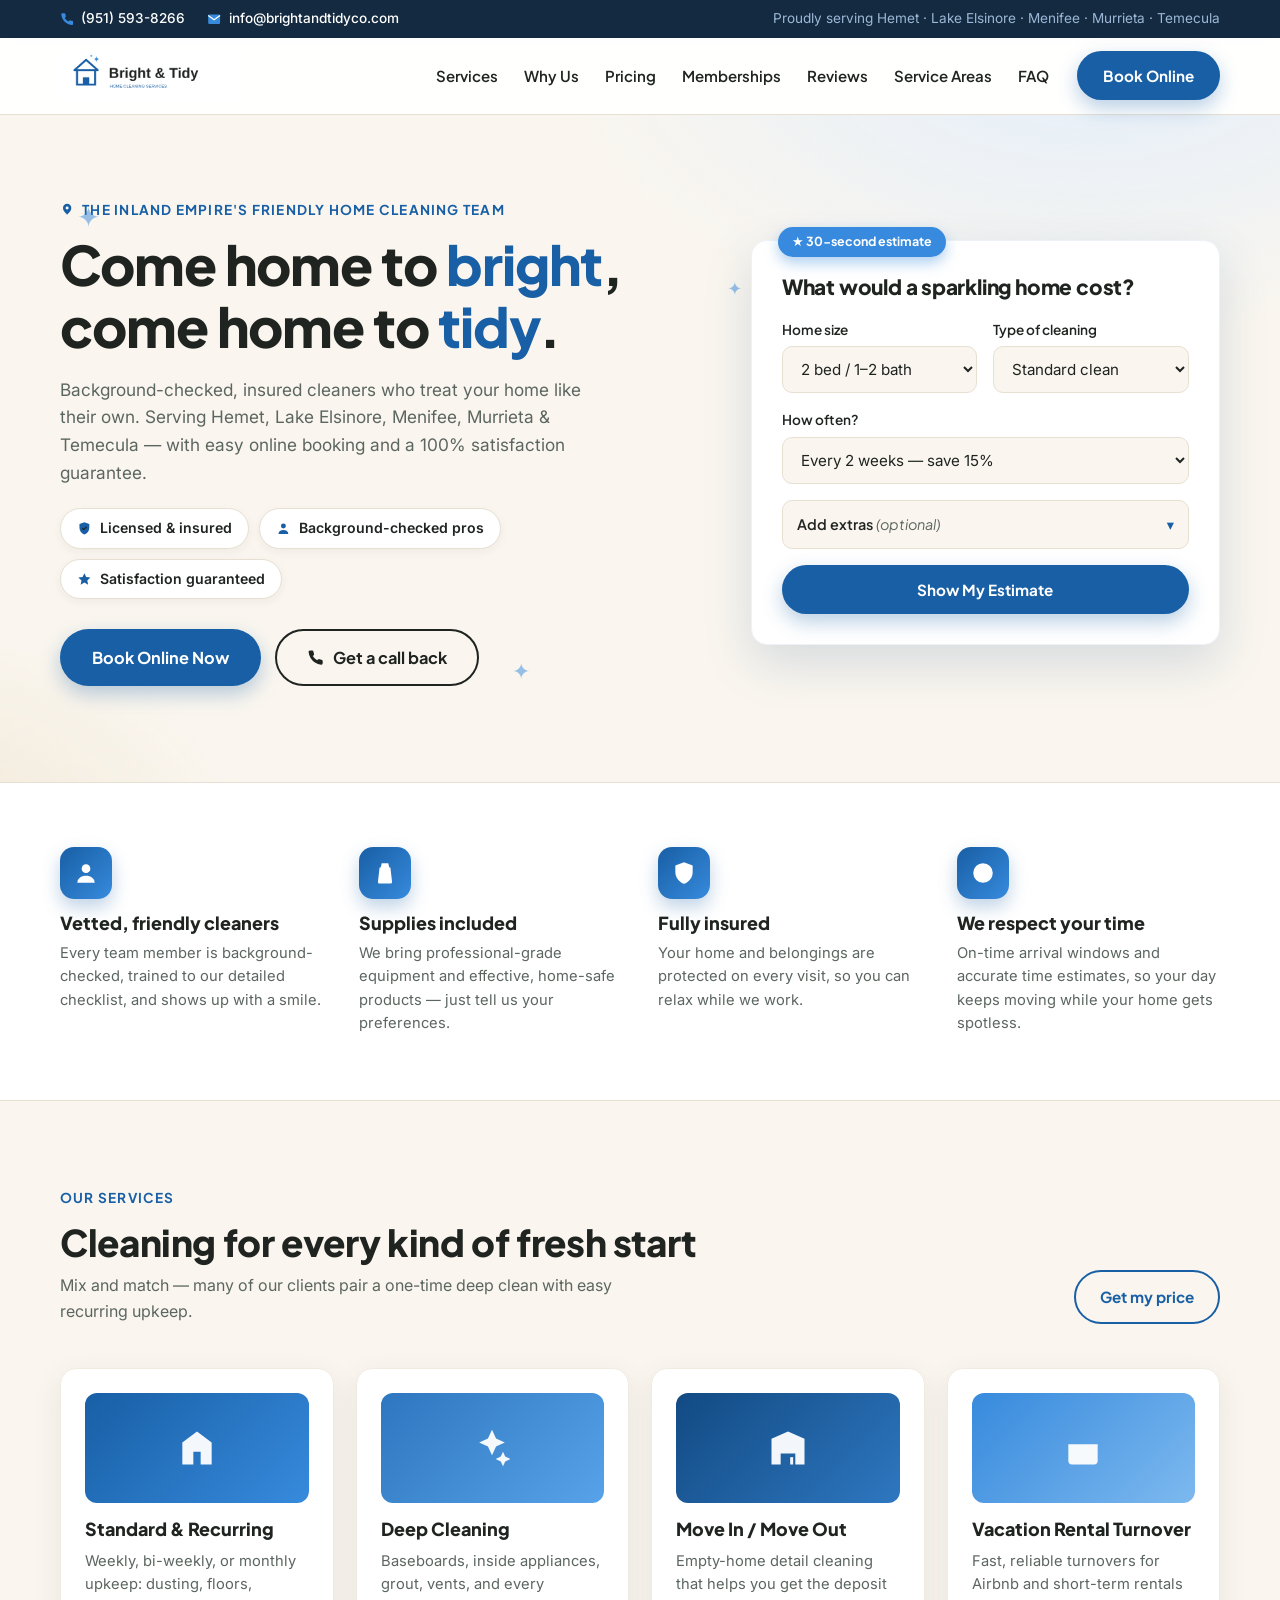
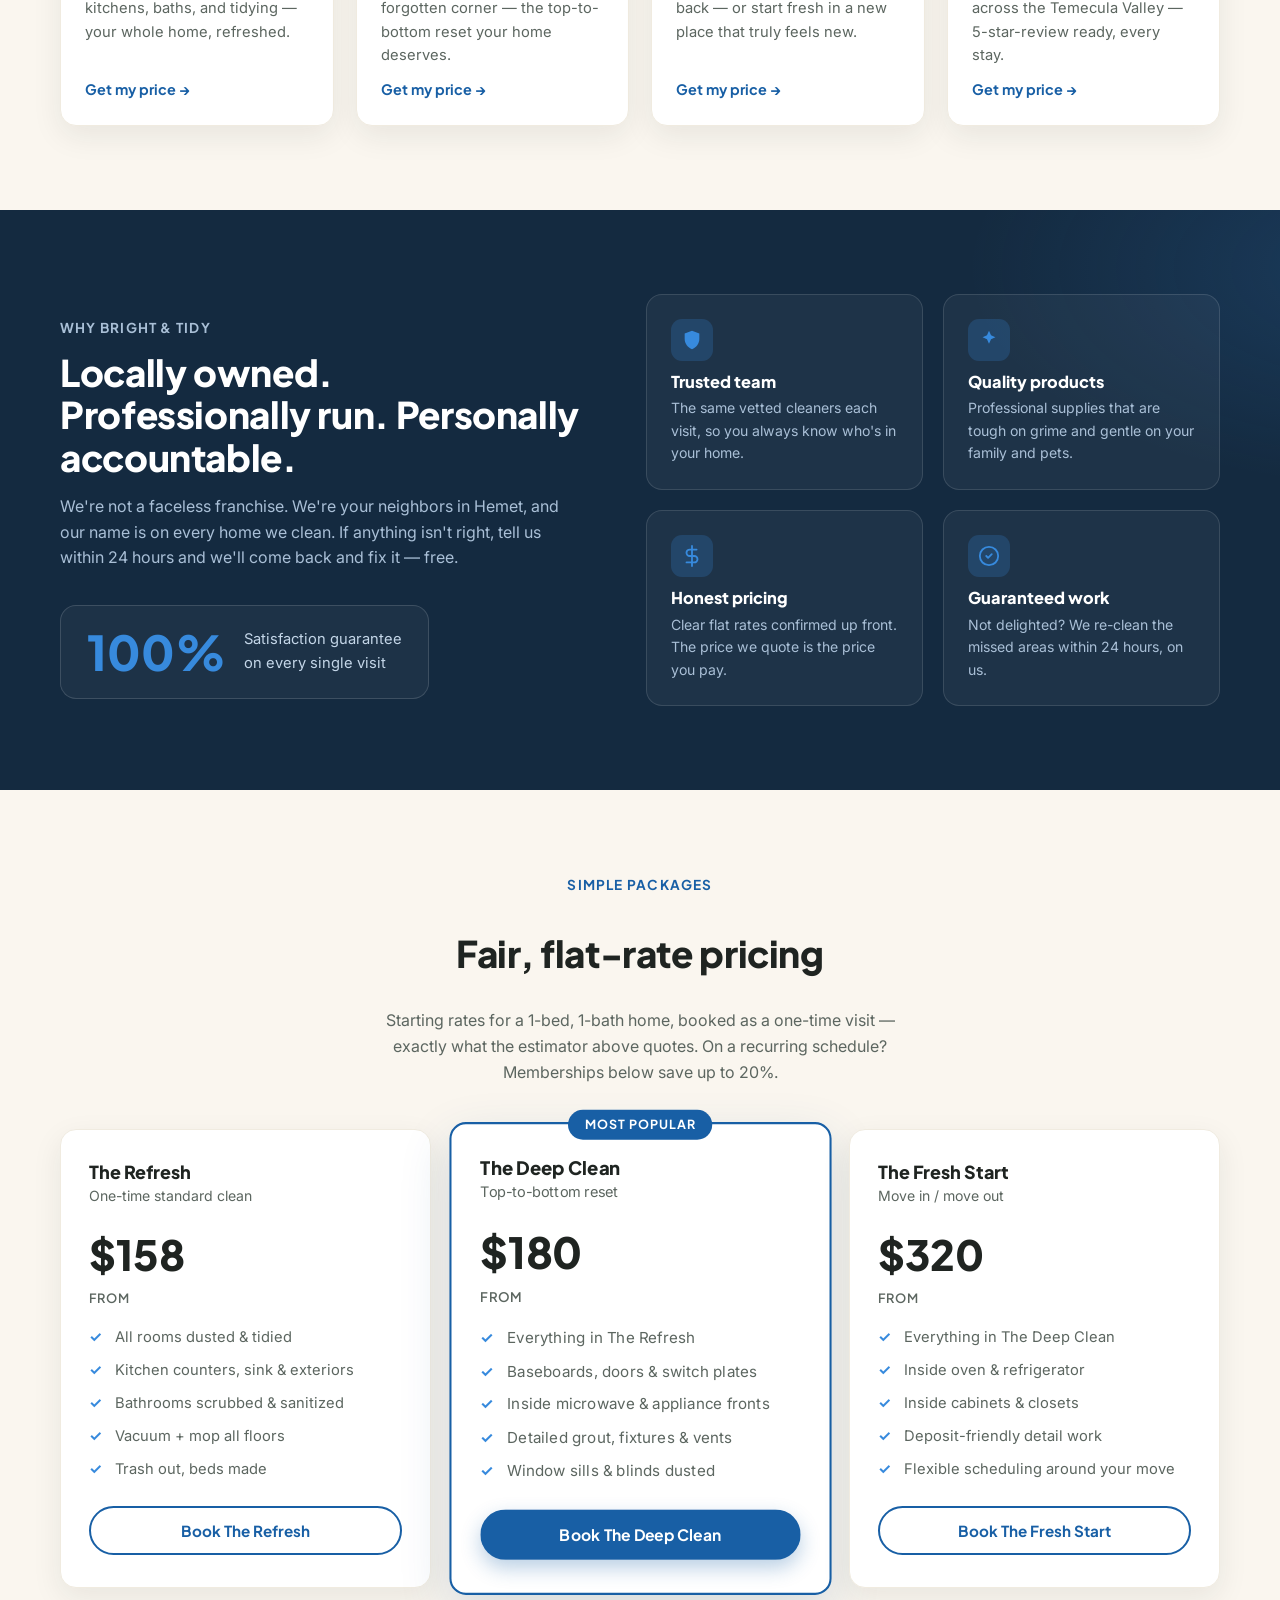
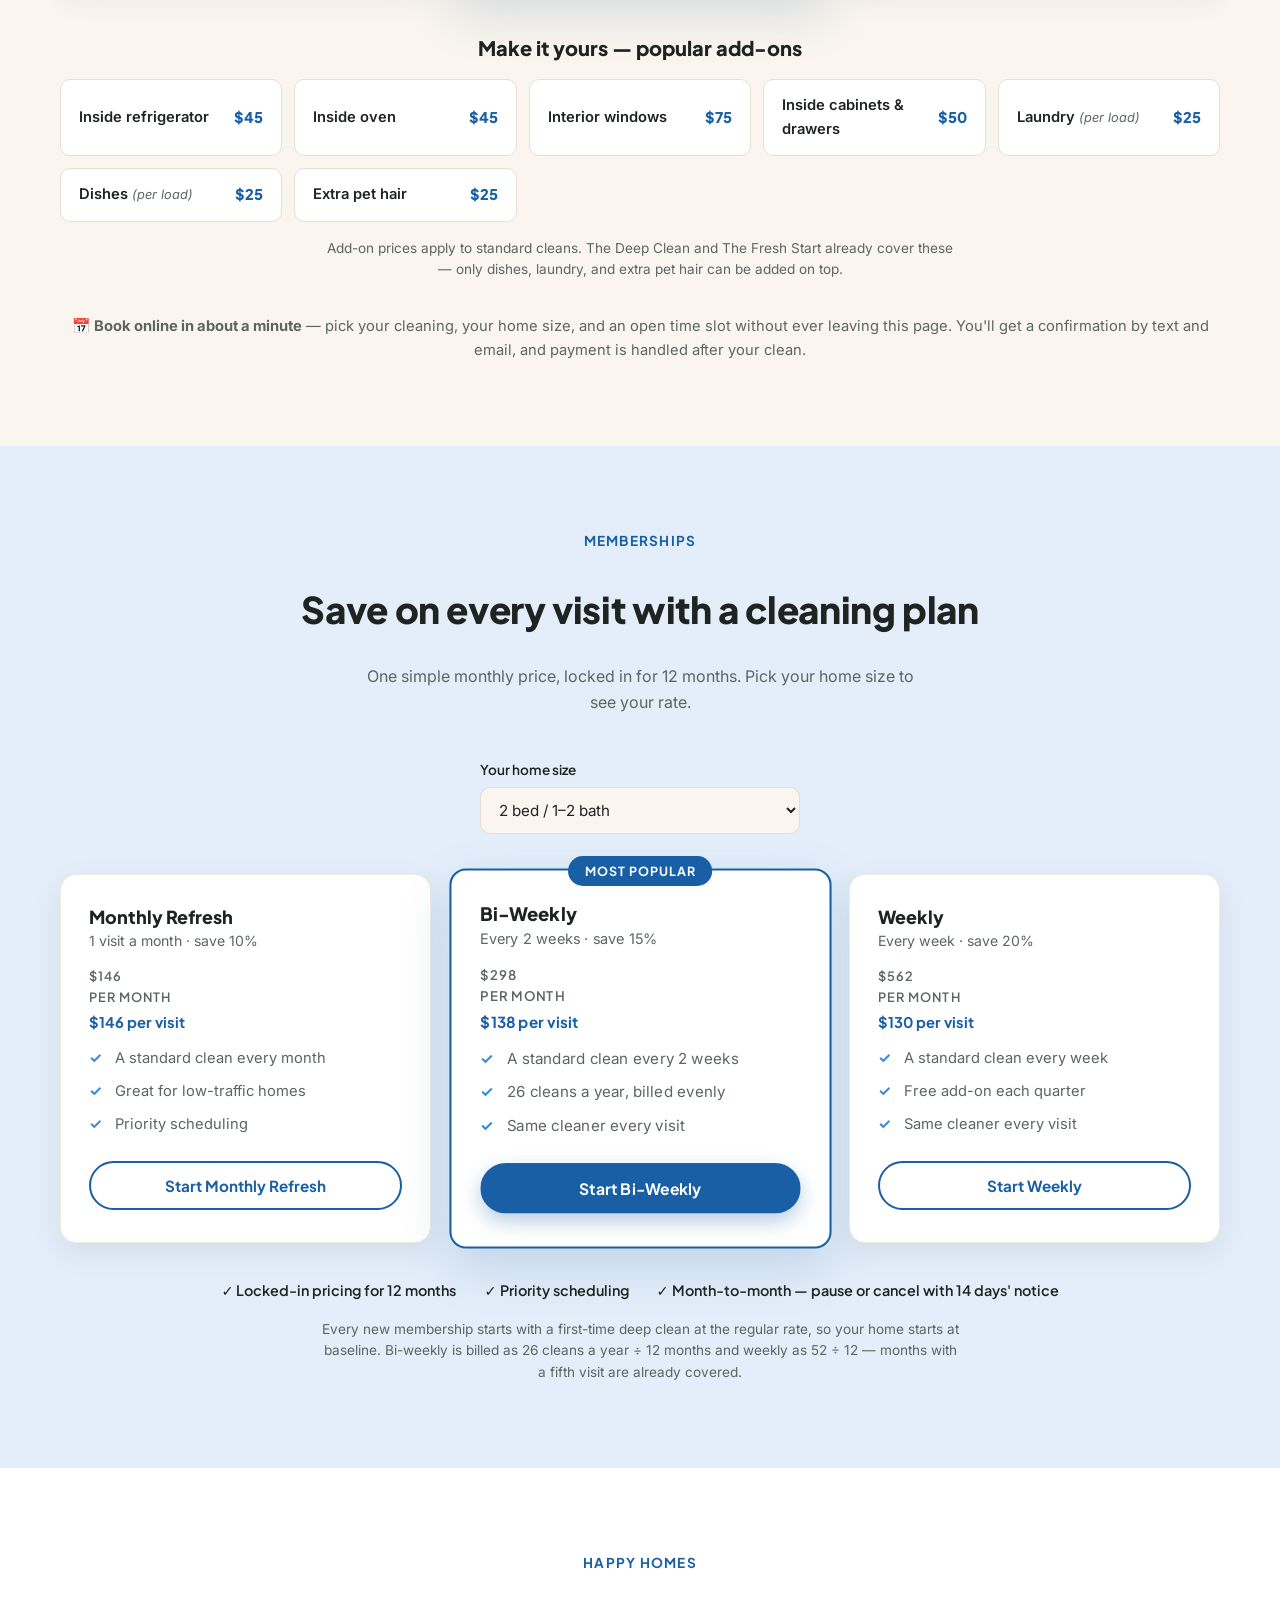
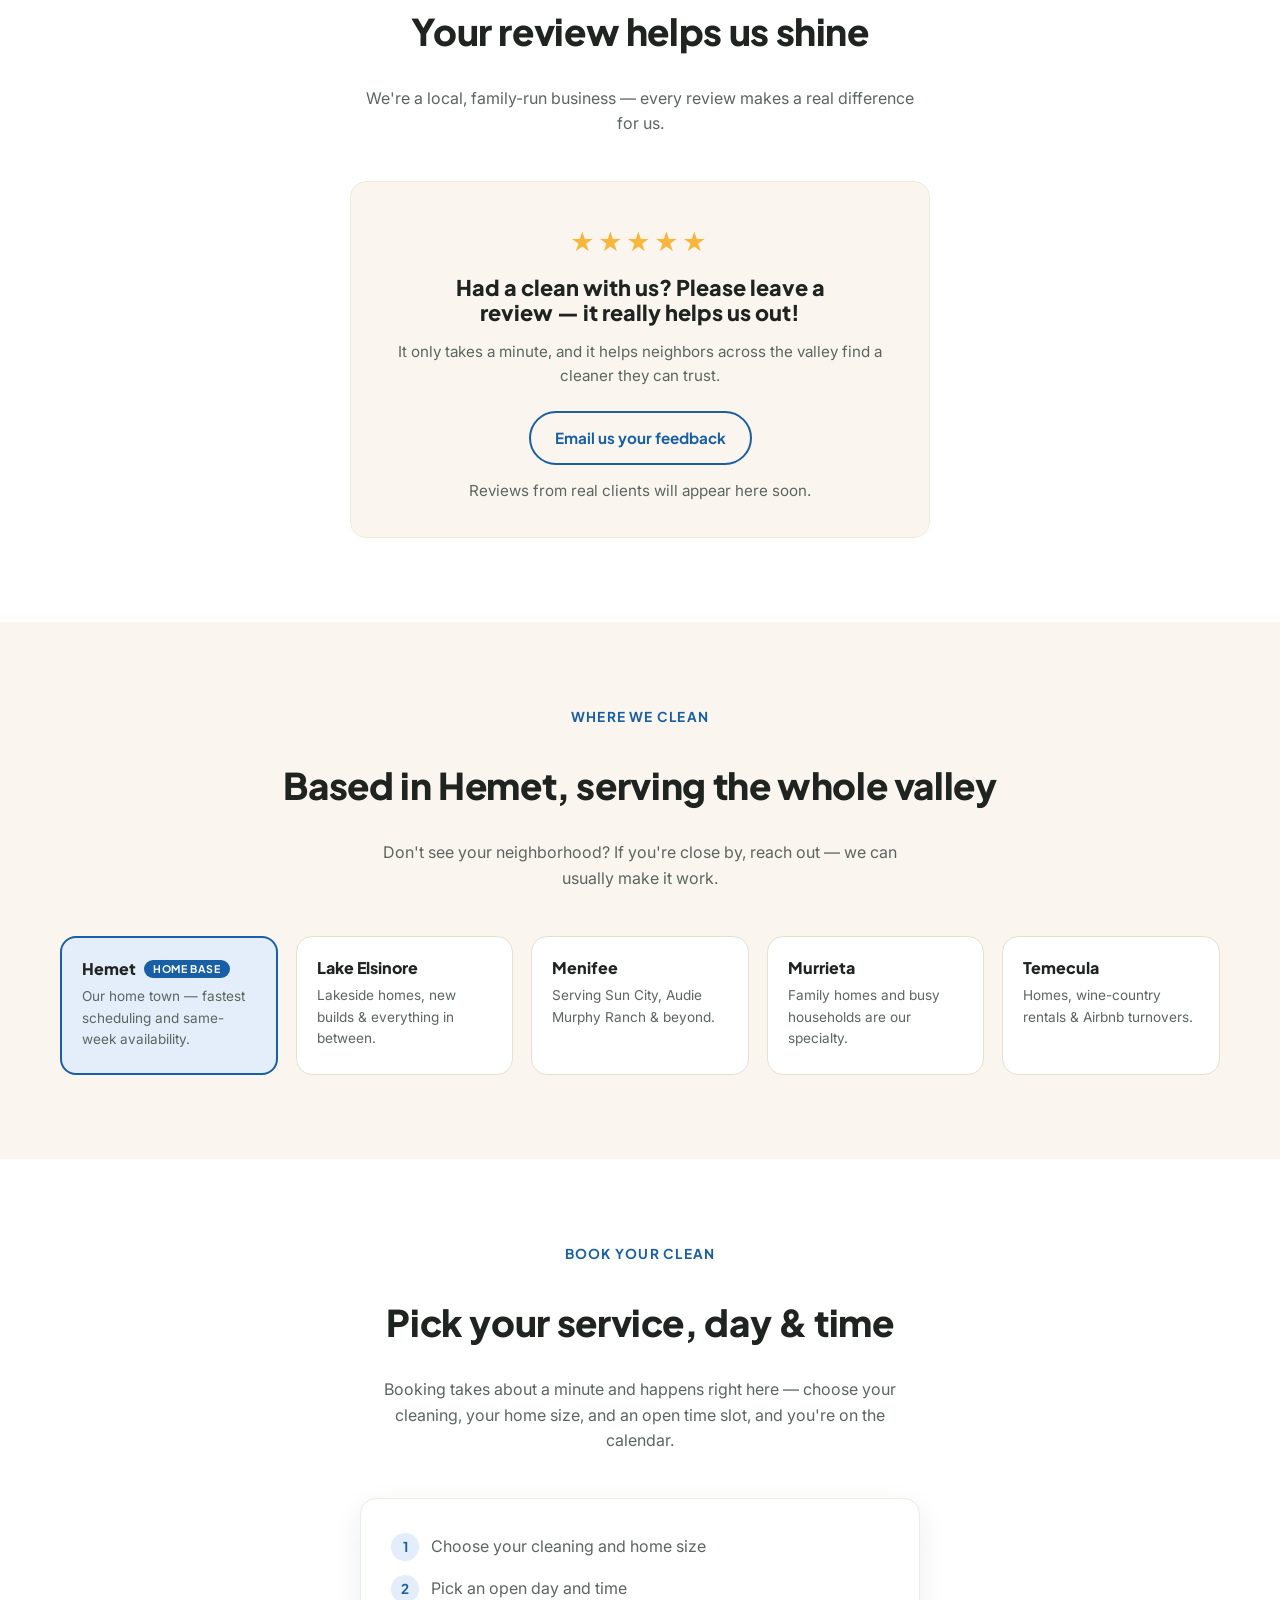
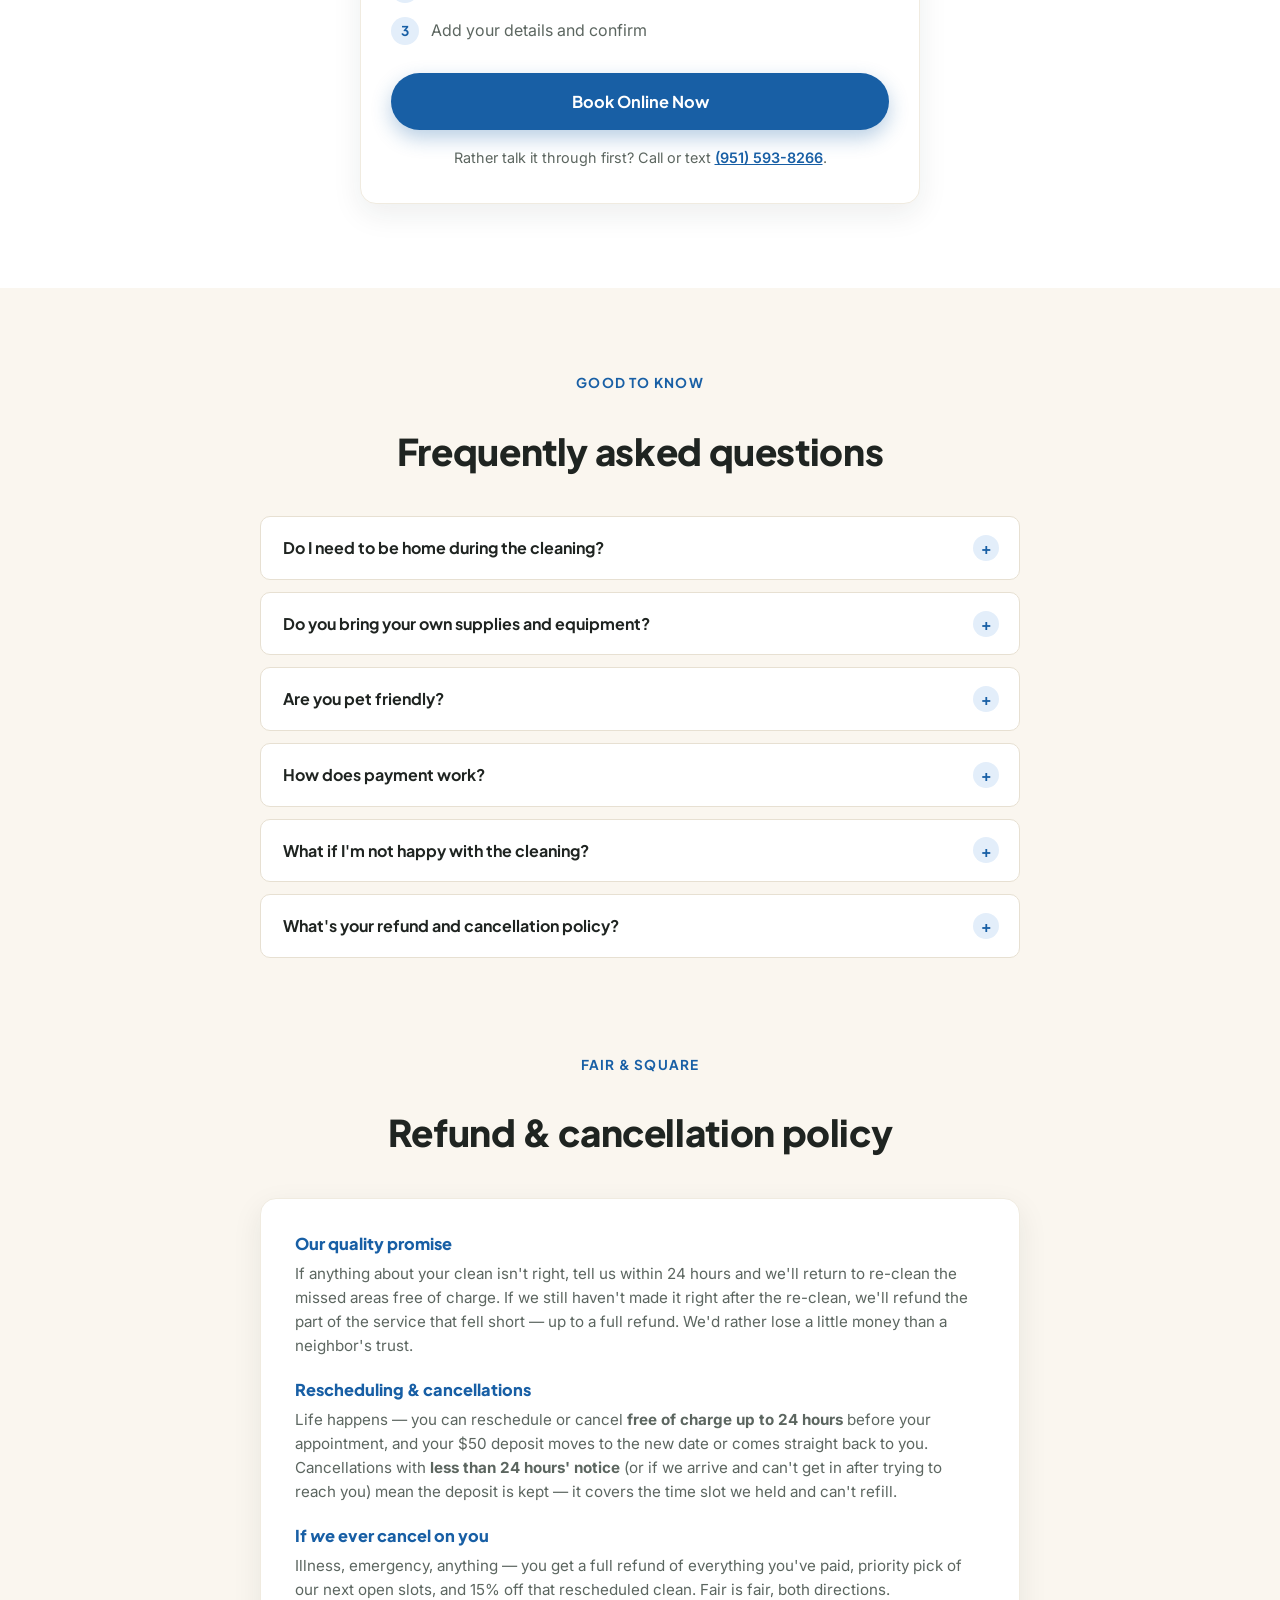
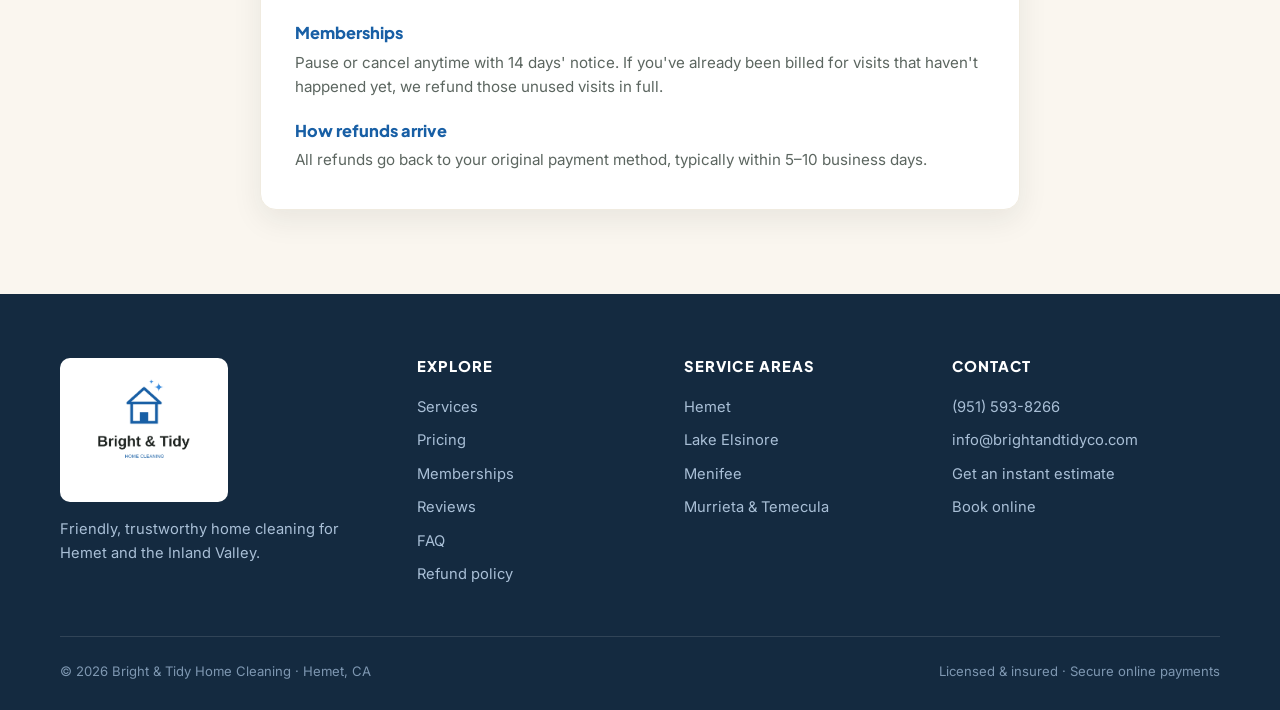
==== commit d0a2faa5: "Replace Square and Jobber booking with embedded HouseCall Pro widget HouseCall Pro is now the only b" ====
--- a/index.html
+++ b/index.html
@@ -68,7 +68,7 @@
         <a href="#areas" class="nav__link">Service Areas</a>
         <a href="#faq" class="nav__link">FAQ</a>
       </nav>
-      <a href="https://app.squareup.com/appointments/book/7bcyuyt6g1f9l9/LX3E49911ABSN/start" target="_blank" rel="noopener" class="btn btn--primary header__cta">Book Online</a>
+      <button type="button" class="btn btn--primary header__cta js-hcp-book">Book Online</button>
       <button class="nav-toggle" id="nav-toggle" aria-label="Open menu" aria-expanded="false">
         <span></span><span></span><span></span>
       </button>
@@ -94,7 +94,7 @@
           <li><svg viewBox="0 0 24 24" class="ico ico--blue"><path d="m12 2 2.9 6.3 6.9.8-5.1 4.7 1.4 6.8L12 17.2l-6.1 3.4 1.4-6.8L2.2 9.1l6.9-.8z"/></svg> Satisfaction guaranteed</li>
         </ul>
         <div class="hero__actions">
-          <a href="https://app.squareup.com/appointments/book/7bcyuyt6g1f9l9/LX3E49911ABSN/start" target="_blank" rel="noopener" class="btn btn--primary btn--lg">Book Online Now</a>
+          <button type="button" class="btn btn--primary btn--lg js-hcp-book">Book Online Now</button>
           <button type="button" class="btn btn--ghost btn--lg" id="callback-open">
             <svg viewBox="0 0 24 24" class="ico"><path d="M22 16.9v3a2 2 0 0 1-2.2 2 19.8 19.8 0 0 1-8.6-3 19.5 19.5 0 0 1-6-6 19.8 19.8 0 0 1-3-8.7A2 2 0 0 1 4.1 2h3a2 2 0 0 1 2 1.7c.1 1 .4 2 .7 2.8a2 2 0 0 1-.4 2.1L8.1 9.9a16 16 0 0 0 6 6l1.3-1.3a2 2 0 0 1 2.1-.4c.9.3 1.9.5 2.8.7a2 2 0 0 1 1.7 2z"/></svg>
             Get a call back
@@ -152,8 +152,8 @@
           <div class="estimator__result" id="est-result" hidden>
             <p class="estimator__price" id="est-price">$138</p>
             <p class="estimator__summary" id="est-summary"></p>
-            <p class="estimator__note">Straight from our price list — no surprises. Pick your day and time on the next screen.</p>
-            <a href="https://app.squareup.com/appointments/book/7bcyuyt6g1f9l9/LX3E49911ABSN/start" target="_blank" rel="noopener" class="btn btn--dark btn--block" id="est-book">Book This Clean →</a>
+            <p class="estimator__note">Straight from our price list — no surprises. Pick your day and time without leaving this page.</p>
+            <button type="button" class="btn btn--dark btn--block js-hcp-book" id="est-book">Book This Clean →</button>
           </div>
         </form>
       </div>
@@ -299,8 +299,7 @@
             <li>Vacuum + mop all floors</li>
             <li>Trash out, beds made</li>
           </ul>
-          <!-- Opens the $50 booking-deposit checkout (Square link in data-square-link) -->
-          <a href="https://app.squareup.com/appointments/book/7bcyuyt6g1f9l9/LX3E49911ABSN/start" class="btn btn--outline btn--block js-square-btn" data-square-link="https://app.squareup.com/appointments/book/7bcyuyt6g1f9l9/LX3E49911ABSN/start">Book The Refresh</a>
+          <button type="button" class="btn btn--outline btn--block js-hcp-book">Book The Refresh</button>
         </article>
         <article class="card plan plan--featured">
           <div class="plan__flag">Most popular</div>
@@ -314,8 +313,7 @@
             <li>Detailed grout, fixtures &amp; vents</li>
             <li>Window sills &amp; blinds dusted</li>
           </ul>
-          <!-- Opens the $50 booking-deposit checkout (Square link in data-square-link) -->
-          <a href="https://app.squareup.com/appointments/book/7bcyuyt6g1f9l9/LX3E49911ABSN/start" class="btn btn--primary btn--block js-square-btn" data-square-link="https://app.squareup.com/appointments/book/7bcyuyt6g1f9l9/LX3E49911ABSN/start">Book The Deep Clean</a>
+          <button type="button" class="btn btn--primary btn--block js-hcp-book">Book The Deep Clean</button>
         </article>
         <article class="card plan">
           <h3>The Fresh Start</h3>
@@ -328,8 +326,7 @@
             <li>Deposit-friendly detail work</li>
             <li>Flexible scheduling around your move</li>
           </ul>
-          <!-- Opens the $50 booking-deposit checkout (Square link in data-square-link) -->
-          <a href="https://app.squareup.com/appointments/book/7bcyuyt6g1f9l9/LX3E49911ABSN/start" class="btn btn--outline btn--block js-square-btn" data-square-link="https://app.squareup.com/appointments/book/7bcyuyt6g1f9l9/LX3E49911ABSN/start">Book The Fresh Start</a>
+          <button type="button" class="btn btn--outline btn--block js-hcp-book">Book The Fresh Start</button>
         </article>
       </div>
       <div class="addons">
@@ -345,7 +342,7 @@
         </div>
         <p class="addons__note">Add-on prices apply to standard cleans. The Deep Clean and The Fresh Start already cover these — only dishes, laundry, and extra pet hair can be added on top.</p>
       </div>
-      <p class="pricing__foot">📅 Book online in about a minute — pick your home size, choose an open time slot, and reserve with a <strong>$50 deposit</strong> through Square's secure checkout. The deposit counts toward your total; the balance is due after your clean.</p>
+      <p class="pricing__foot">📅 <strong>Book online in about a minute</strong> — pick your cleaning, your home size, and an open time slot without ever leaving this page. You'll get a confirmation by text and email, and payment is handled after your clean.</p>
     </div>
   </section>
 
@@ -460,18 +457,24 @@
     </div>
   </section>
 
-  <!-- ======= REQUEST A CLEAN (Jobber form) ======= -->
-  <section class="section request" id="request">
+  <!-- ======= BOOK ONLINE (HouseCall Pro widget) ======= -->
+  <!-- The widget opens in a modal over this page — customers never leave the
+       site. Every "Book" button on the page triggers it (see .js-hcp-book). -->
+  <section class="section booking" id="book">
     <div class="container">
       <div class="section__head section__head--center">
-        <p class="eyebrow">Request your clean</p>
-        <h2>Tell us about your home</h2>
-        <p class="section__sub">Send us your details and we'll confirm your exact quote and time — usually within a couple of hours during business hours.</p>
-      </div>
-      <div class="card request__form">
-        <div id="ad492359-be51-4ea0-9e42-92f32771d36d-5002190"></div>
-        <link rel="stylesheet" href="https://d3ey4dbjkt2f6s.cloudfront.net/assets/external/work_request_embed.css" media="screen" />
-        <script src="https://d3ey4dbjkt2f6s.cloudfront.net/assets/static_link/work_request_embed_snippet.js" clienthub_id="ad492359-be51-4ea0-9e42-92f32771d36d-5002190" form_url="https://clienthub.getjobber.com/client_hubs/ad492359-be51-4ea0-9e42-92f32771d36d/public/work_request/embedded_work_request_form?form_id=5002190"></script>
+        <p class="eyebrow">Book your clean</p>
+        <h2>Pick your service, day &amp; time</h2>
+        <p class="section__sub">Booking takes about a minute and happens right here — choose your cleaning, your home size, and an open time slot, and you're on the calendar.</p>
+      </div>
+      <div class="card booking__card">
+        <ul class="booking__steps">
+          <li><span class="booking__num">1</span> Choose your cleaning and home size</li>
+          <li><span class="booking__num">2</span> Pick an open day and time</li>
+          <li><span class="booking__num">3</span> Add your details and confirm</li>
+        </ul>
+        <button type="button" class="btn btn--primary btn--lg btn--block js-hcp-book">Book Online Now</button>
+        <p class="booking__note">Rather talk it through first? Call or text <a href="tel:+19515938266">(951) 593-8266</a>.</p>
       </div>
     </div>
   </section>
@@ -497,7 +500,7 @@
       </details>
       <details class="faq__item">
         <summary>How does payment work?</summary>
-        <p>Book online and reserve your time slot with a $50 deposit through Square's secure checkout — card, Apple Pay, or Google Pay all work, and your card is kept securely on file. The deposit counts toward your total, the balance is due after your clean, and receipts are sent automatically. Prefer to talk first? Hit "Get a call back" and we'll ring you from (951) 593-8266.</p>
+        <p>Book your time slot online and you'll get a confirmation by text and email right away. Payment is handled after your clean — card, Apple Pay, or Google Pay all work — and your receipt is sent automatically. Prefer to talk first? Hit "Get a call back" and we'll ring you from (951) 593-8266.</p>
       </details>
       <details class="faq__item">
         <summary>What if I'm not happy with the cleaning?</summary>
@@ -527,7 +530,7 @@
         <h3>Memberships</h3>
         <p>Pause or cancel anytime with 14 days' notice. If you've already been billed for visits that haven't happened yet, we refund those unused visits in full.</p>
         <h3>How refunds arrive</h3>
-        <p>All refunds go back to your original payment method through Square, typically within 5–10 business days.</p>
+        <p>All refunds go back to your original payment method, typically within 5–10 business days.</p>
       </div>
     </div>
   </section>
@@ -562,12 +565,12 @@
         <a href="tel:+19515938266">(951) 593-8266</a>
         <a href="mailto:info@brightandtidyco.com">info@brightandtidyco.com</a>
         <a href="#estimate">Get an instant estimate</a>
-        <a href="#request">Request a clean</a>
+        <a href="#book">Book online</a>
       </div>
     </div>
     <div class="container footer__legal">
       <p>© <span id="year">2026</span> Bright &amp; Tidy Home Cleaning · Hemet, CA</p>
-      <p>Licensed &amp; insured · Payments secured by Square</p>
+      <p>Licensed &amp; insured · Secure online payments</p>
     </div>
   </footer>
 
@@ -591,6 +594,10 @@
     </form>
   </dialog>
 
+  <!-- HouseCall Pro online booking widget. Loads async and registers the global
+       HCPWidget; every .js-hcp-book button calls HCPWidget.openModal() (js/main.js). -->
+  <script async src="https://online-booking.housecallpro.com/script.js?token=741ba4f4405848329b903c71b3509811&orgName=bright--tidy-llc"></script>
+
   <script src="js/main.js"></script>
 </body>
 </html>
--- a/css/styles.css
+++ b/css/styles.css
@@ -1007,14 +1007,52 @@
   font-size: 0.95rem;
 }
 
-/* ---------- request a clean (Jobber form) ---------- */
-.request { background: var(--white); }
-
-.request__form {
-  max-width: 760px;
+/* ---------- book online (HouseCall Pro widget) ---------- */
+.booking { background: var(--white); }
+
+.booking__card {
+  max-width: 560px;
   margin-inline: auto;
-  padding: 28px 26px;
-}
+  padding: 34px 30px;
+  text-align: center;
+}
+
+.booking__steps {
+  list-style: none;
+  display: grid;
+  gap: 14px;
+  margin-bottom: 28px;
+  text-align: left;
+}
+
+.booking__steps li {
+  display: flex;
+  align-items: center;
+  gap: 12px;
+  color: var(--muted);
+}
+
+.booking__num {
+  flex: none;
+  display: grid;
+  place-items: center;
+  width: 28px;
+  height: 28px;
+  border-radius: 999px;
+  background: var(--sky-soft);
+  color: var(--blue);
+  font-family: var(--font-head);
+  font-weight: 700;
+  font-size: 0.85rem;
+}
+
+.booking__note {
+  margin-top: 16px;
+  font-size: 0.9rem;
+  color: var(--muted);
+}
+
+.booking__note a { color: var(--blue); font-weight: 600; }
 
 /* ---------- refund & cancellation policy ---------- */
 .policy { padding-top: 0; }
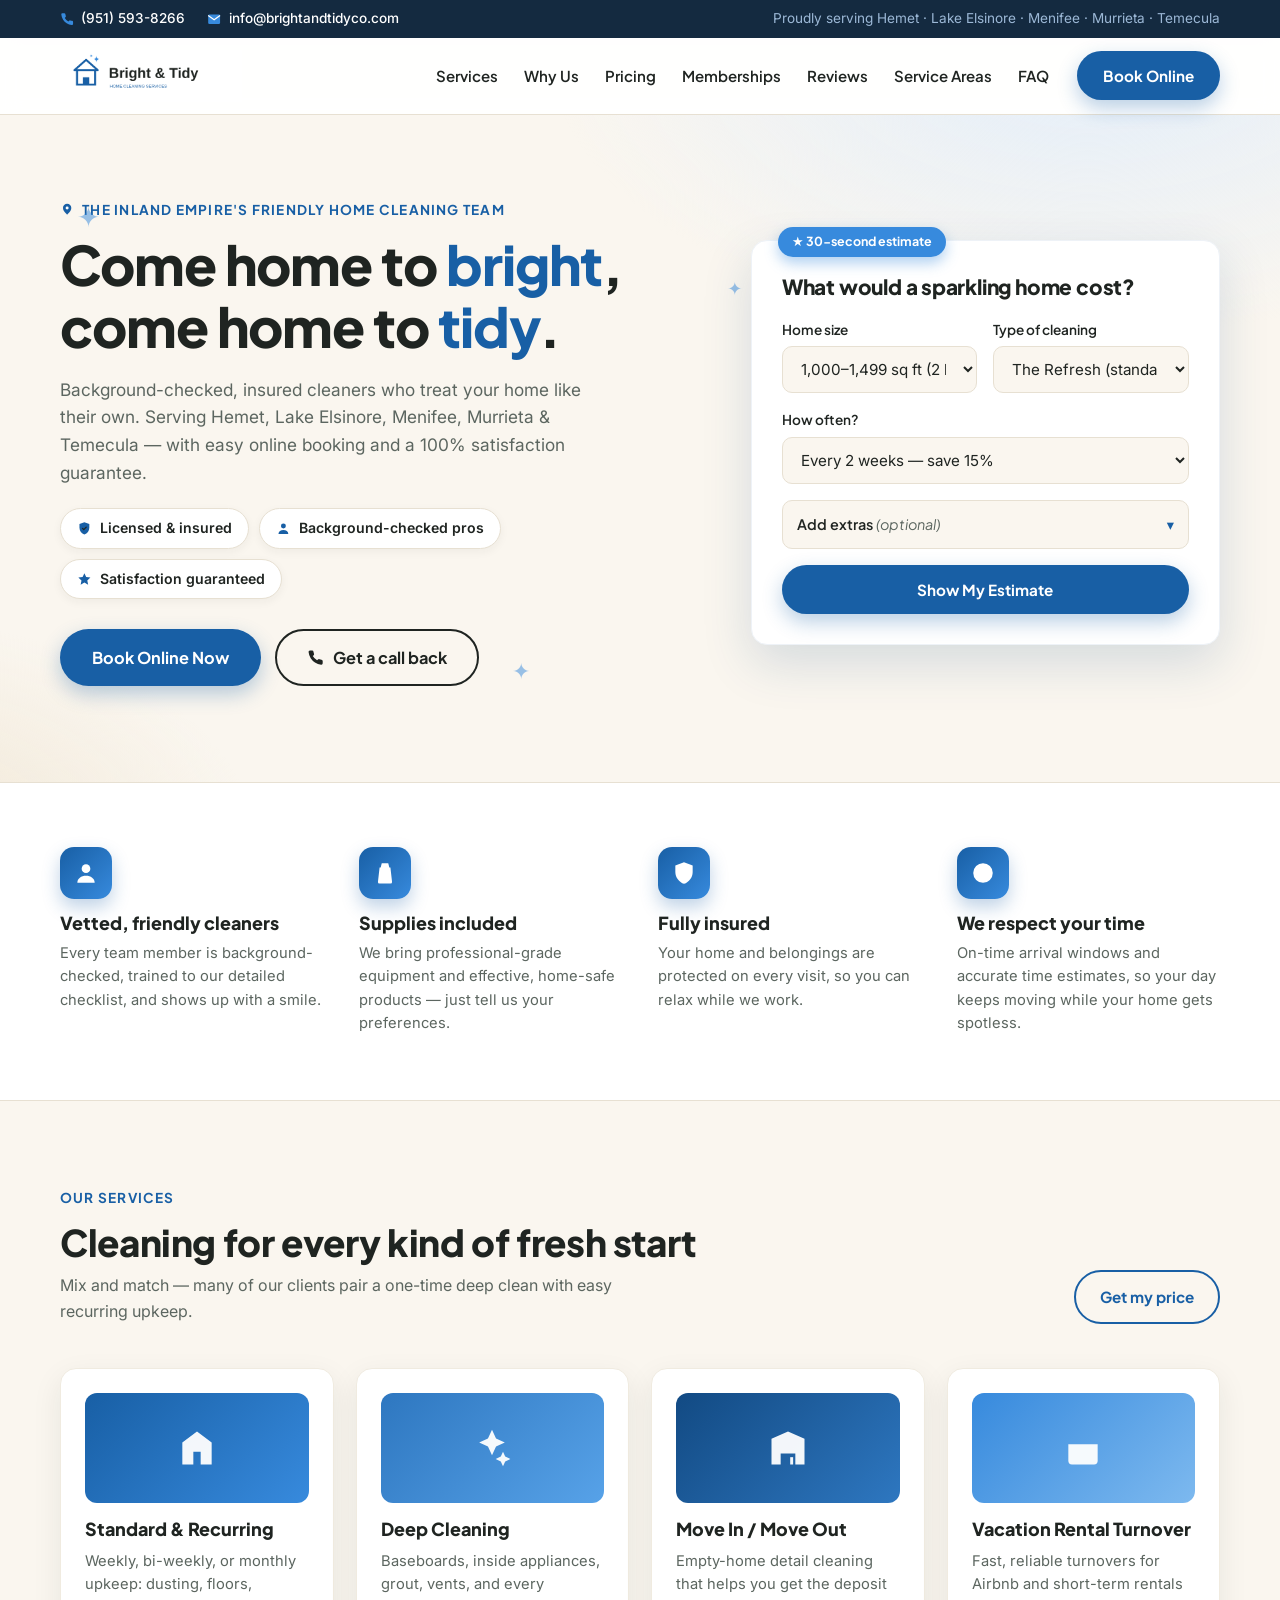
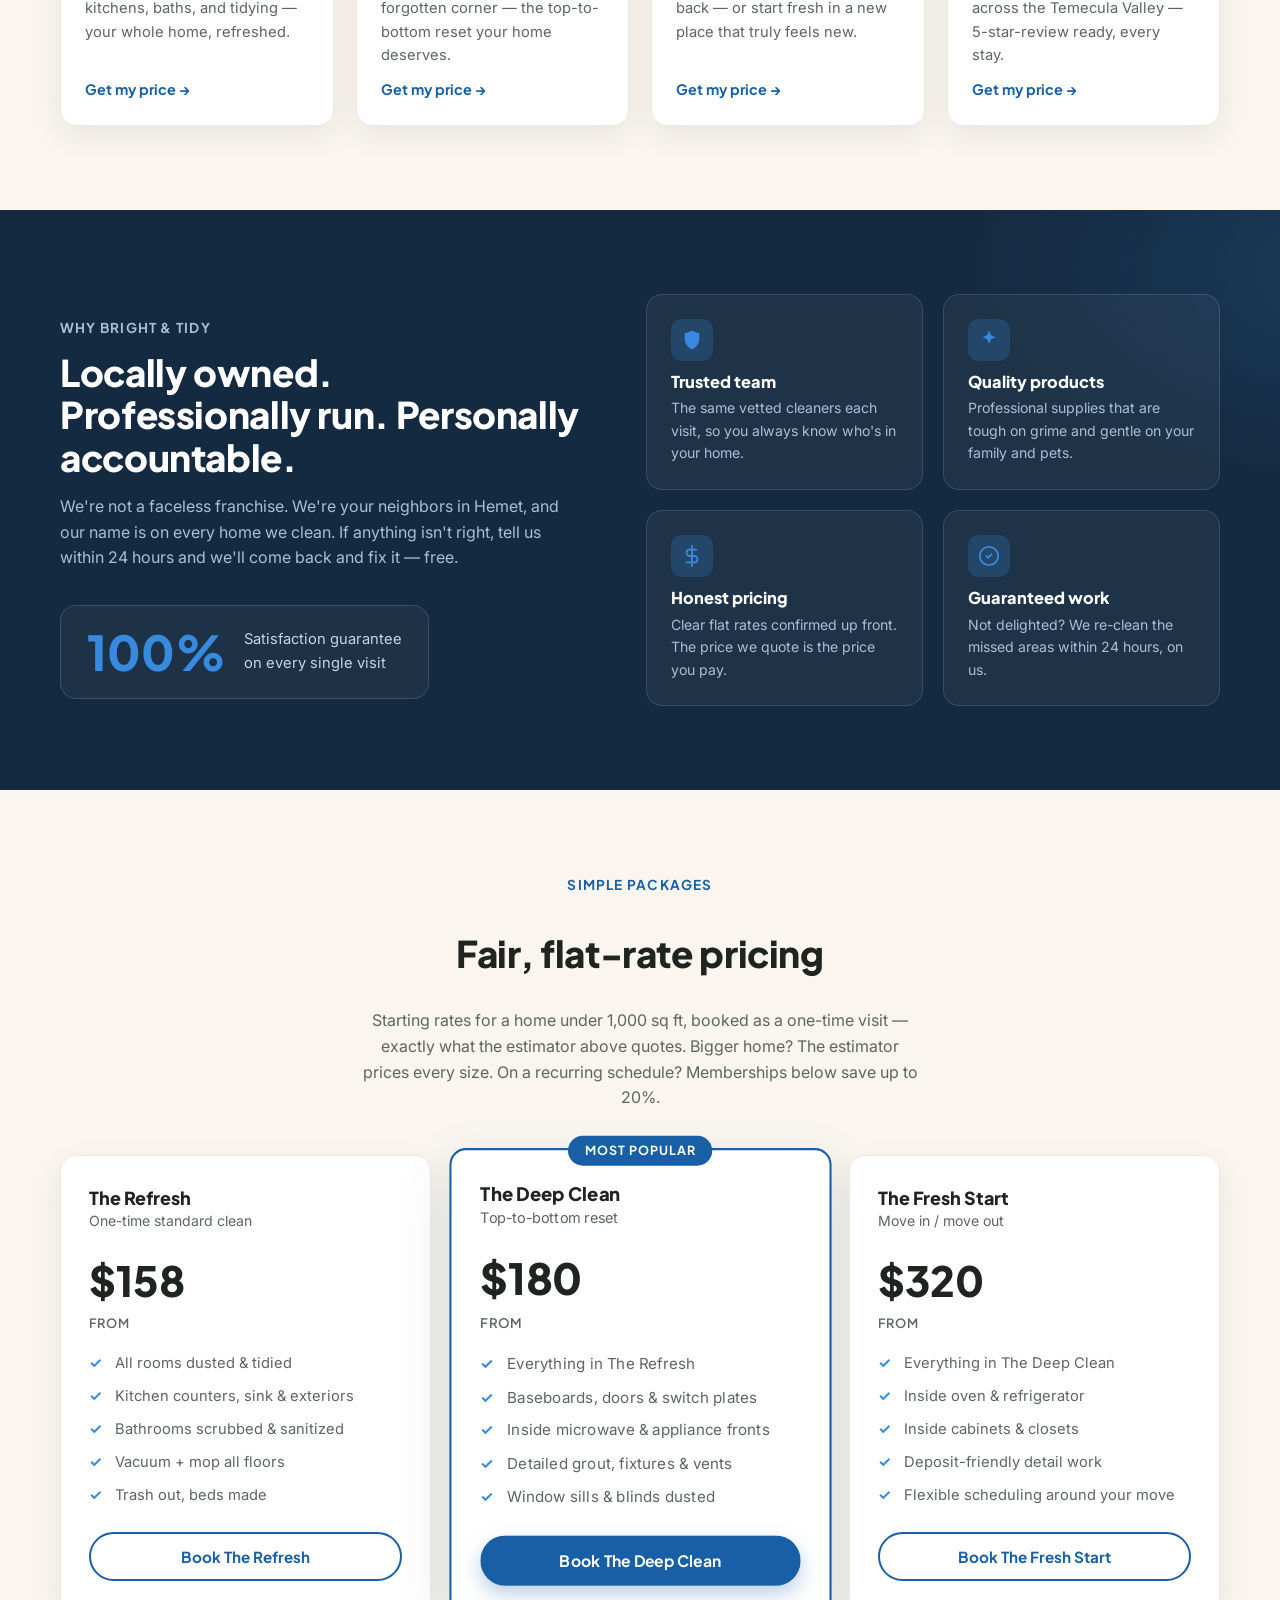
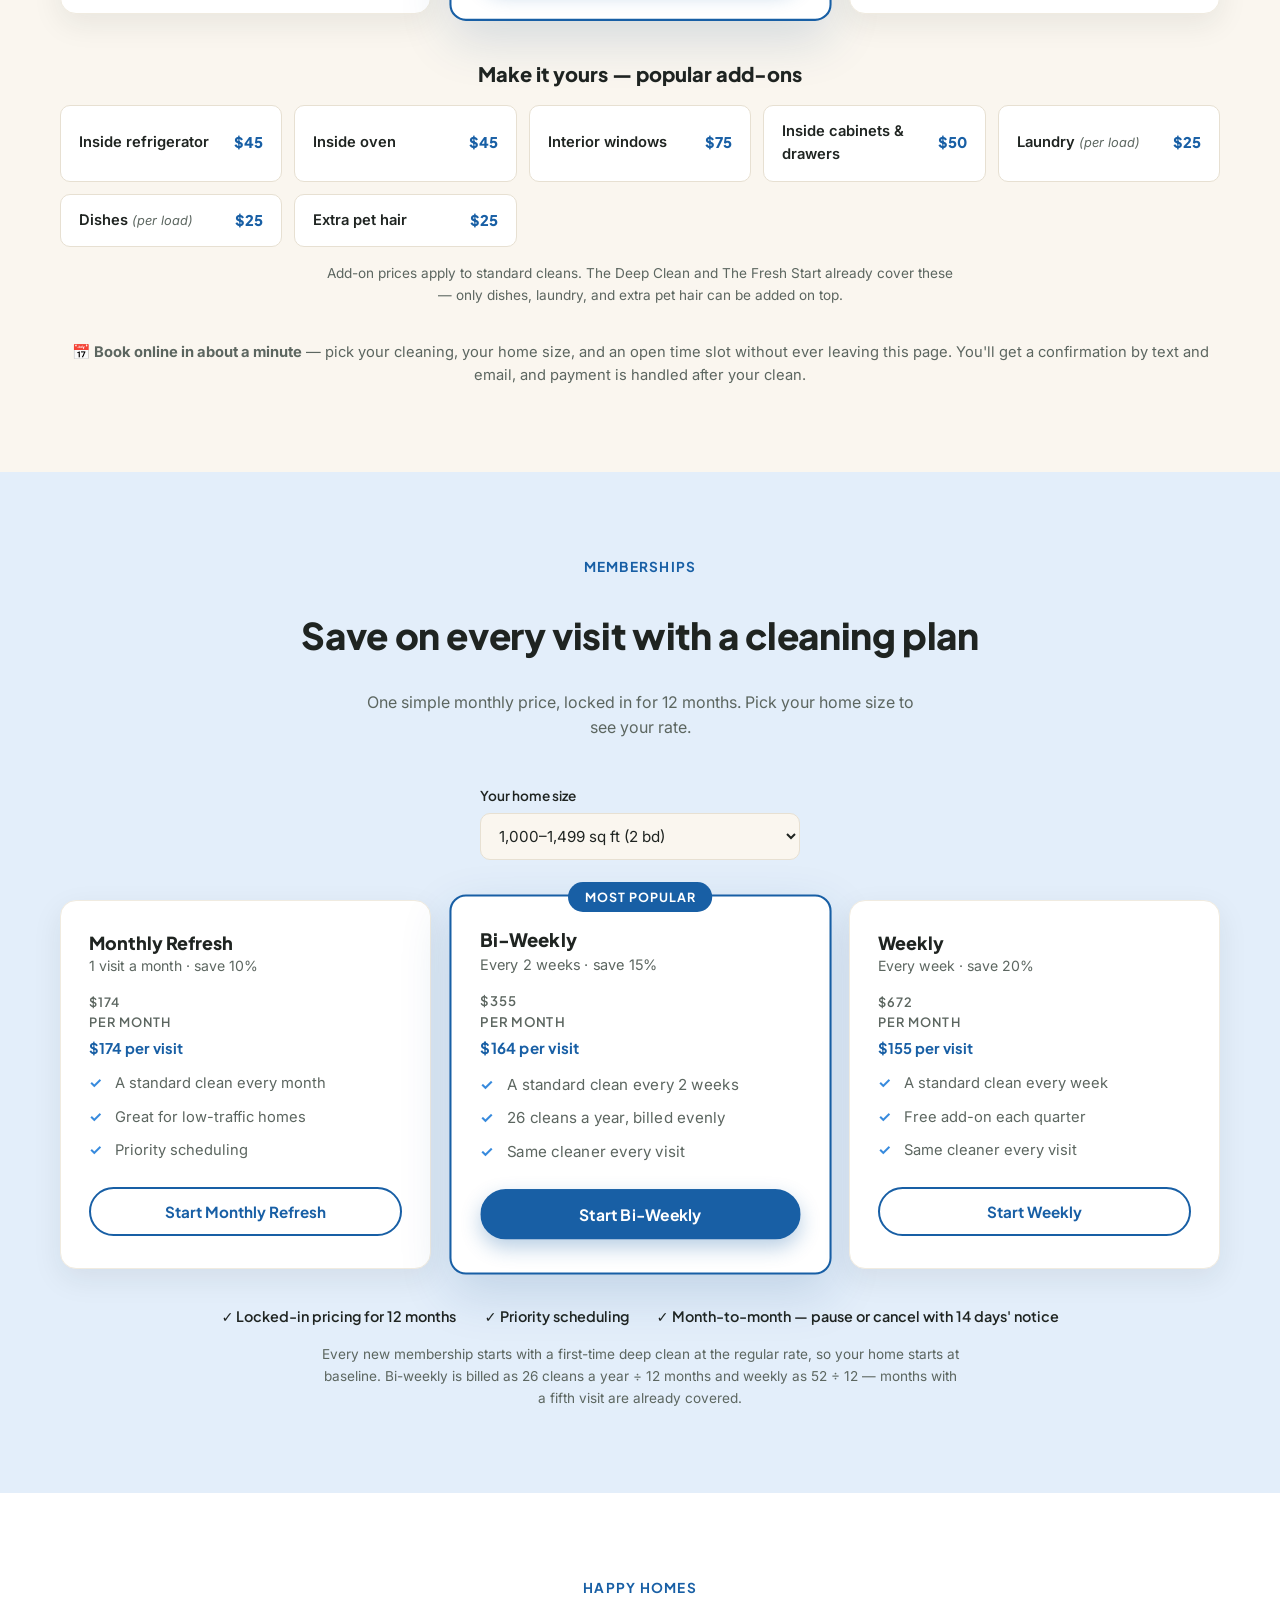
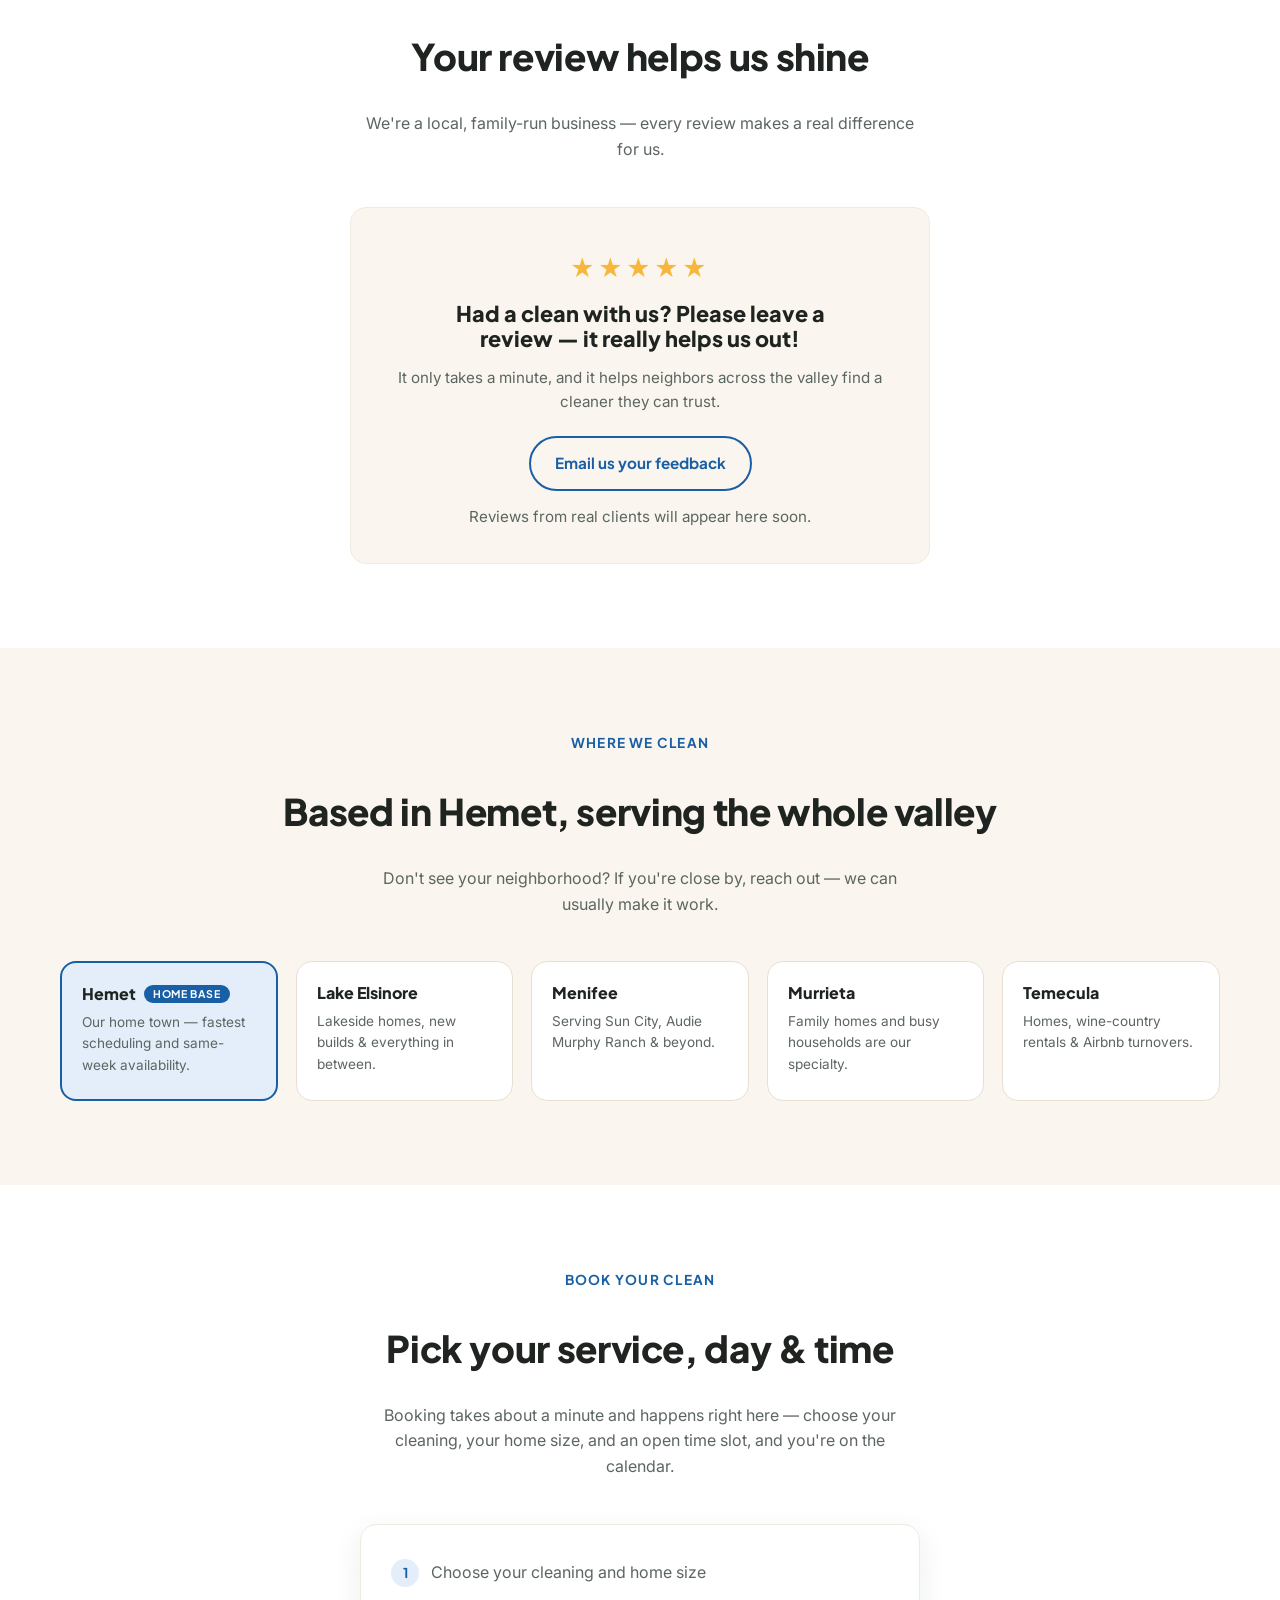
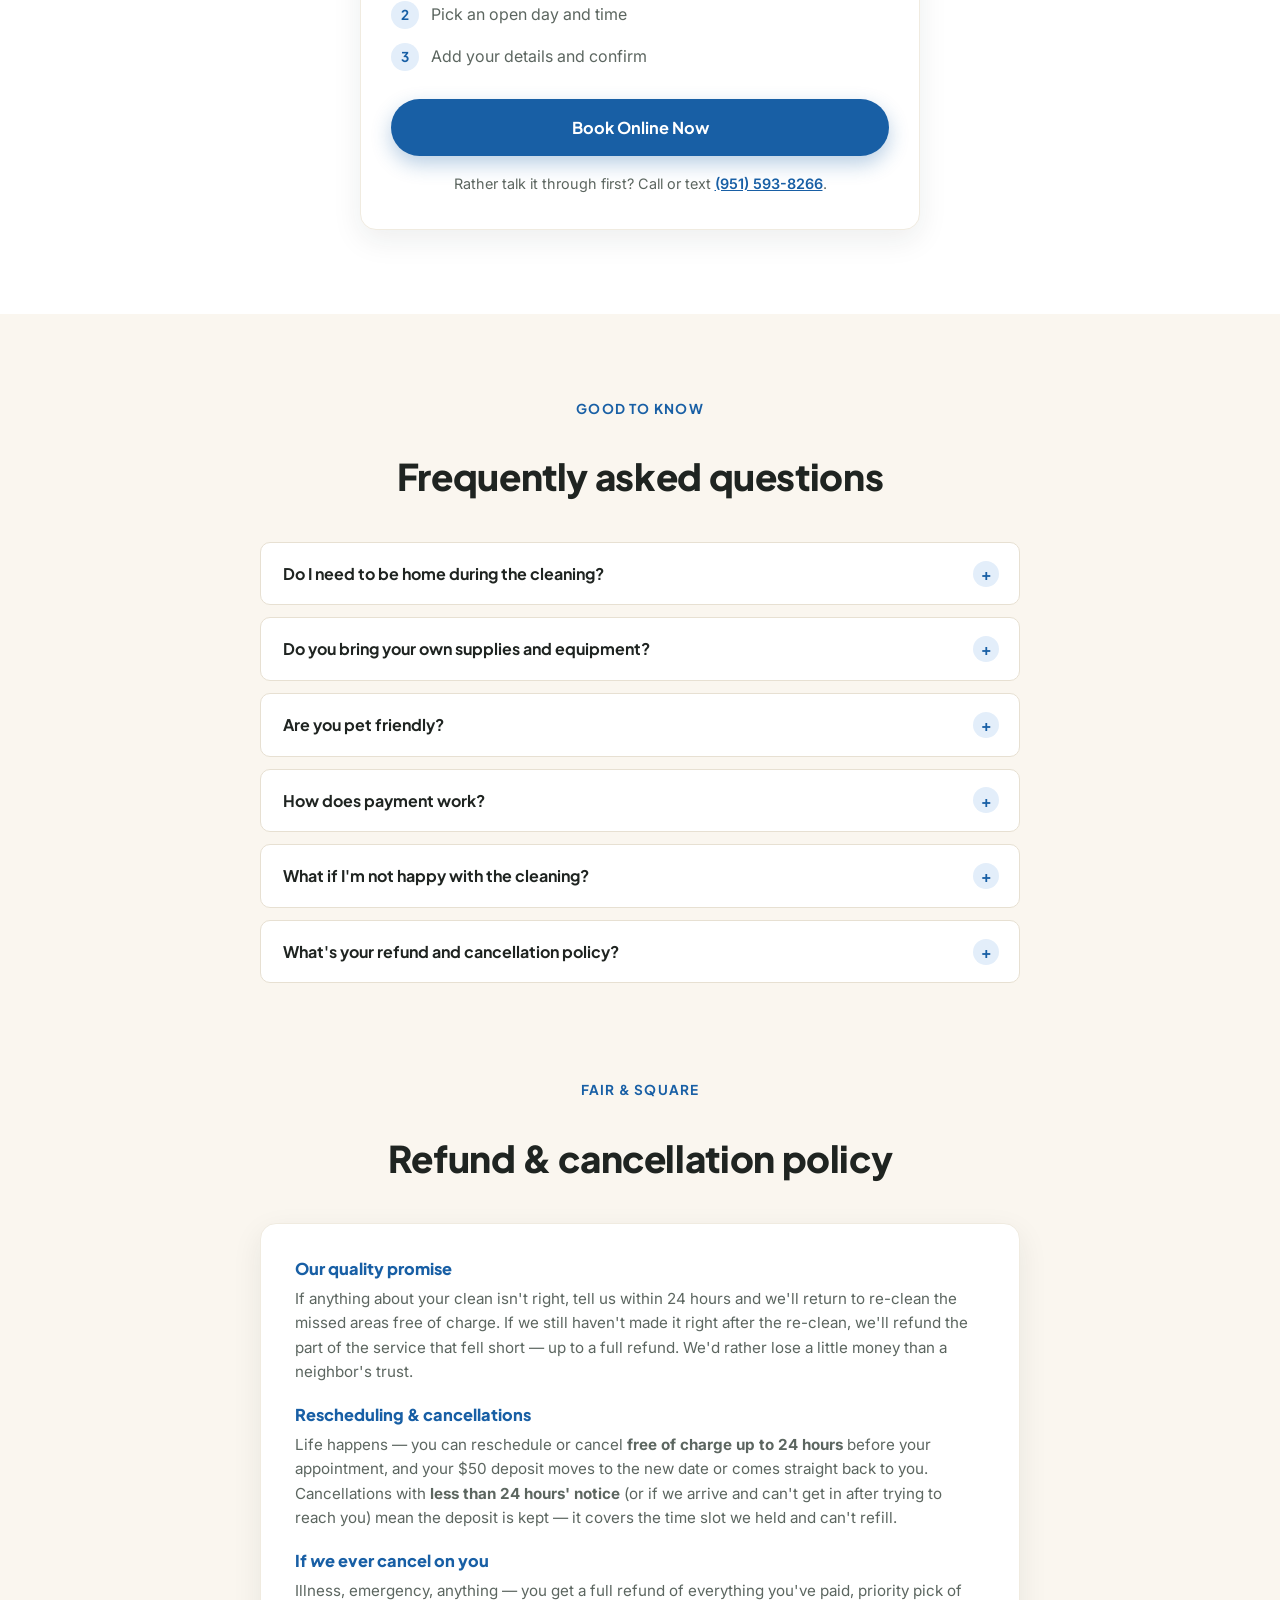
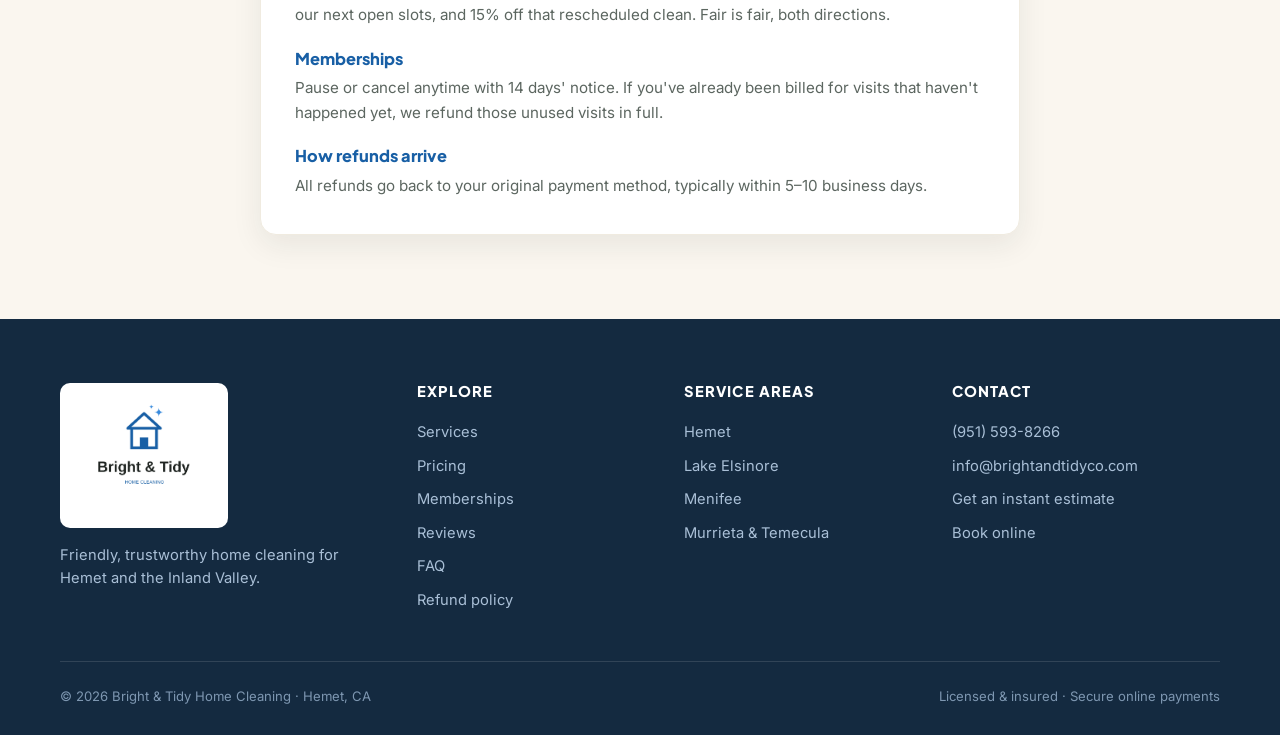
==== commit c674a882: "Rebuild estimator and memberships on the square-foot price book Both the instant estimator and the m" ====
--- a/index.html
+++ b/index.html
@@ -111,19 +111,21 @@
             <label class="field">
               <span class="field__label">Home size</span>
               <select id="est-size" class="field__input">
-                <option value="t1">1 bed / 1 bath</option>
-                <option value="t2" selected>2 bed / 1–2 bath</option>
-                <option value="t3">3 bed / 2 bath</option>
-                <option value="t4">4 bed / 2–3 bath</option>
-                <option value="t5">5+ bed / 3+ bath</option>
+                <option value="s1">Under 1,000 sq ft (1 bd)</option>
+                <option value="s2" selected>1,000–1,499 sq ft (2 bd)</option>
+                <option value="s3">1,500–1,999 sq ft (3 bd)</option>
+                <option value="s4">2,000–2,499 sq ft (4 bd)</option>
+                <option value="s5">2,500–2,999 sq ft (4–5 bd)</option>
+                <option value="s6">3,000–3,500 sq ft (5+ bd)</option>
+                <option value="custom">Over 3,500 sq ft</option>
               </select>
             </label>
             <label class="field">
               <span class="field__label">Type of cleaning</span>
               <select id="est-type" class="field__input">
-                <option value="standard" selected>Standard clean</option>
-                <option value="deep">Deep cleaning</option>
-                <option value="move">Move in / move out</option>
+                <option value="standard" selected>The Refresh (standard)</option>
+                <option value="deep">The Deep Clean</option>
+                <option value="move">The Fresh Start (move in/out)</option>
               </select>
             </label>
           </div>
@@ -150,7 +152,7 @@
           </details>
           <button type="submit" class="btn btn--primary btn--block">Show My Estimate</button>
           <div class="estimator__result" id="est-result" hidden>
-            <p class="estimator__price" id="est-price">$138</p>
+            <p class="estimator__price" id="est-price">$188</p>
             <p class="estimator__summary" id="est-summary"></p>
             <p class="estimator__note">Straight from our price list — no surprises. Pick your day and time without leaving this page.</p>
             <button type="button" class="btn btn--dark btn--block js-hcp-book" id="est-book">Book This Clean →</button>
@@ -285,7 +287,7 @@
       <div class="section__head section__head--center">
         <p class="eyebrow">Simple packages</p>
         <h2>Fair, flat-rate pricing</h2>
-        <p class="section__sub">Starting rates for a 1-bed, 1-bath home, booked as a one-time visit — exactly what the estimator above quotes. On a recurring schedule? Memberships below save up to 20%.</p>
+        <p class="section__sub">Starting rates for a home under 1,000 sq ft, booked as a one-time visit — exactly what the estimator above quotes. Bigger home? The estimator prices every size. On a recurring schedule? Memberships below save up to 20%.</p>
       </div>
       <div class="pricing__grid">
         <article class="card plan">
@@ -358,11 +360,12 @@
         <label class="field">
           <span class="field__label">Your home size</span>
           <select id="mem-size" class="field__input">
-            <option value="t1">1 bed / 1 bath</option>
-            <option value="t2" selected>2 bed / 1–2 bath</option>
-            <option value="t3">3 bed / 2 bath</option>
-            <option value="t4">4 bed / 2–3 bath</option>
-            <option value="t5">5+ bed / 3+ bath</option>
+            <option value="s1">Under 1,000 sq ft (1 bd)</option>
+            <option value="s2" selected>1,000–1,499 sq ft (2 bd)</option>
+            <option value="s3">1,500–1,999 sq ft (3 bd)</option>
+            <option value="s4">2,000–2,499 sq ft (4 bd)</option>
+            <option value="s5">2,500–2,999 sq ft (4–5 bd)</option>
+            <option value="s6">3,000–3,500 sq ft (5+ bd)</option>
           </select>
         </label>
       </div>
@@ -377,7 +380,7 @@
             <li>Great for low-traffic homes</li>
             <li>Priority scheduling</li>
           </ul>
-          <button type="button" class="btn btn--outline btn--block js-mem-btn" data-plan="monthly">Start Monthly Refresh</button>
+          <button type="button" class="btn btn--outline btn--block js-hcp-book" data-plan="monthly">Start Monthly Refresh</button>
         </article>
         <article class="card plan plan--featured">
           <div class="plan__flag">Most popular</div>
@@ -390,7 +393,7 @@
             <li>26 cleans a year, billed evenly</li>
             <li>Same cleaner every visit</li>
           </ul>
-          <button type="button" class="btn btn--primary btn--block js-mem-btn" data-plan="biweekly">Start Bi-Weekly</button>
+          <button type="button" class="btn btn--primary btn--block js-hcp-book" data-plan="biweekly">Start Bi-Weekly</button>
         </article>
         <article class="card plan">
           <h3>Weekly</h3>
@@ -402,7 +405,7 @@
             <li>Free add-on each quarter</li>
             <li>Same cleaner every visit</li>
           </ul>
-          <button type="button" class="btn btn--outline btn--block js-mem-btn" data-plan="weekly">Start Weekly</button>
+          <button type="button" class="btn btn--outline btn--block js-hcp-book" data-plan="weekly">Start Weekly</button>
         </article>
       </div>
       <div class="memberships__perks">
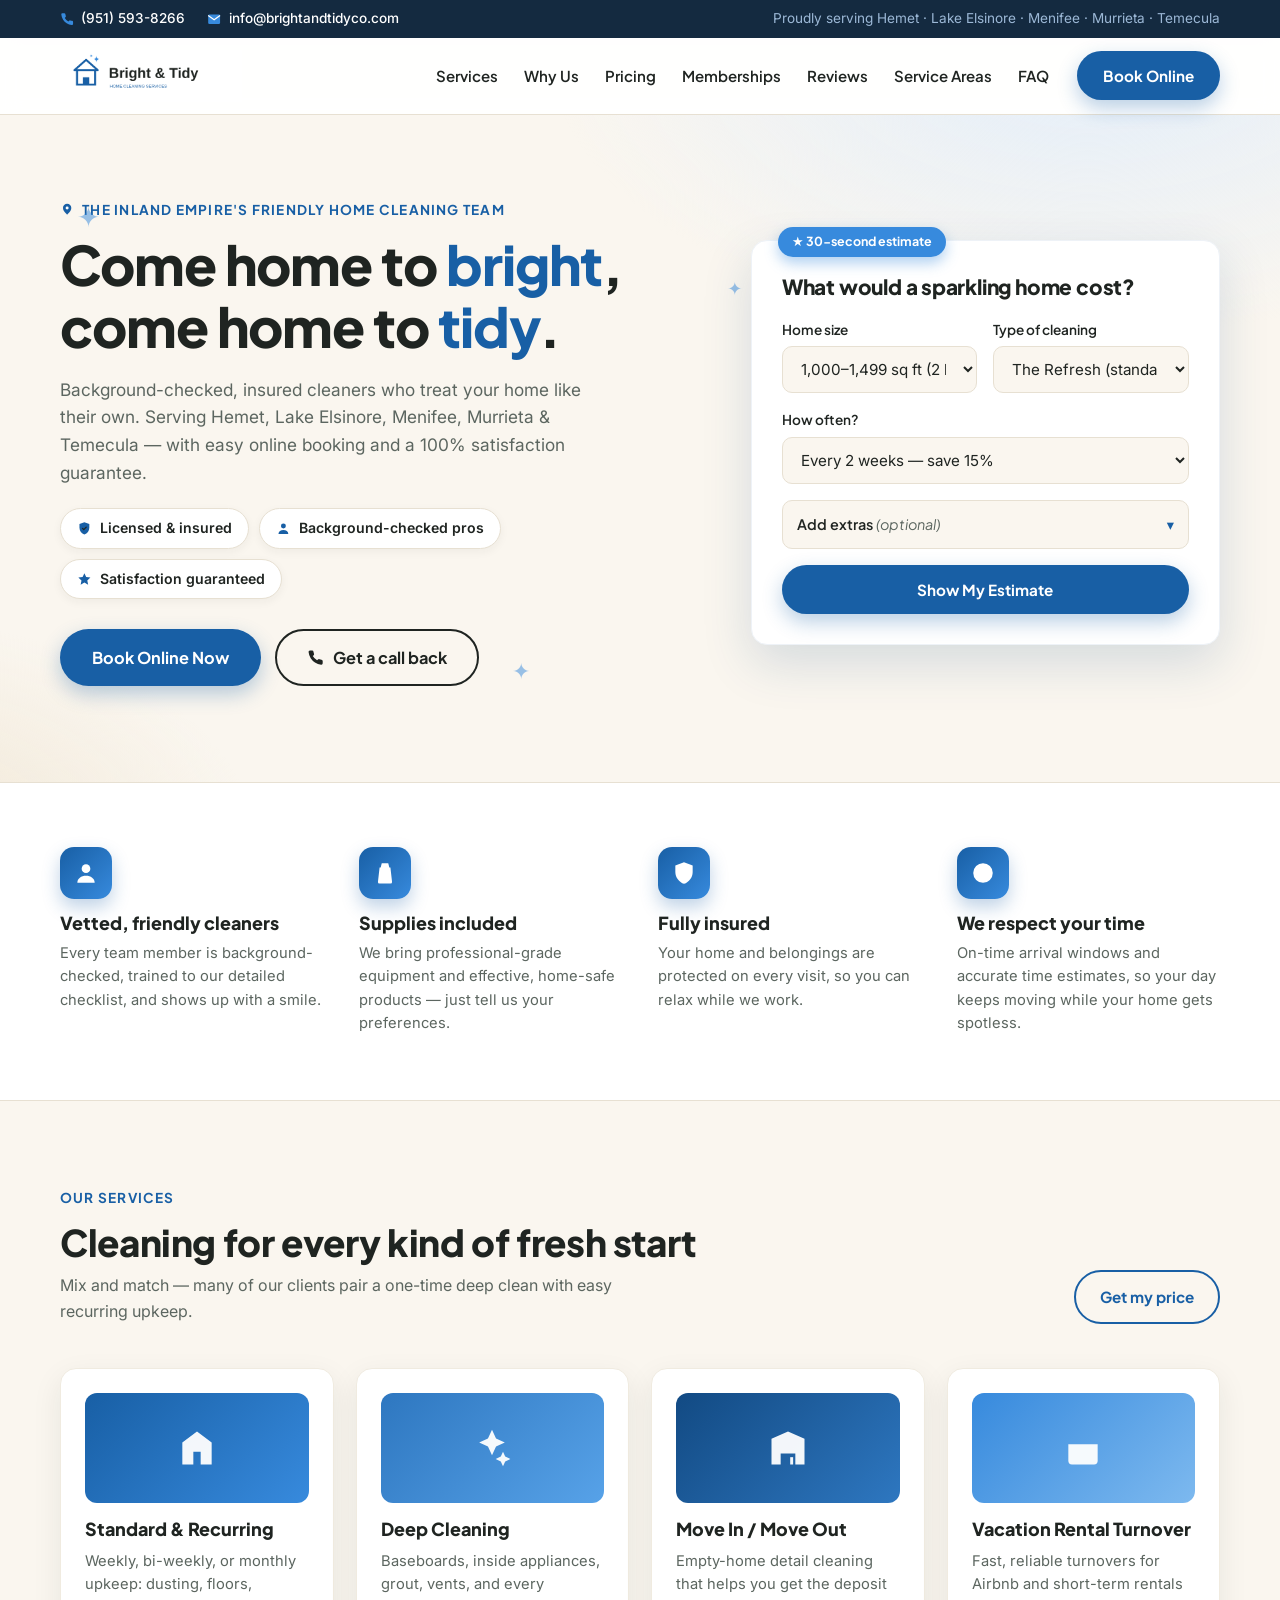
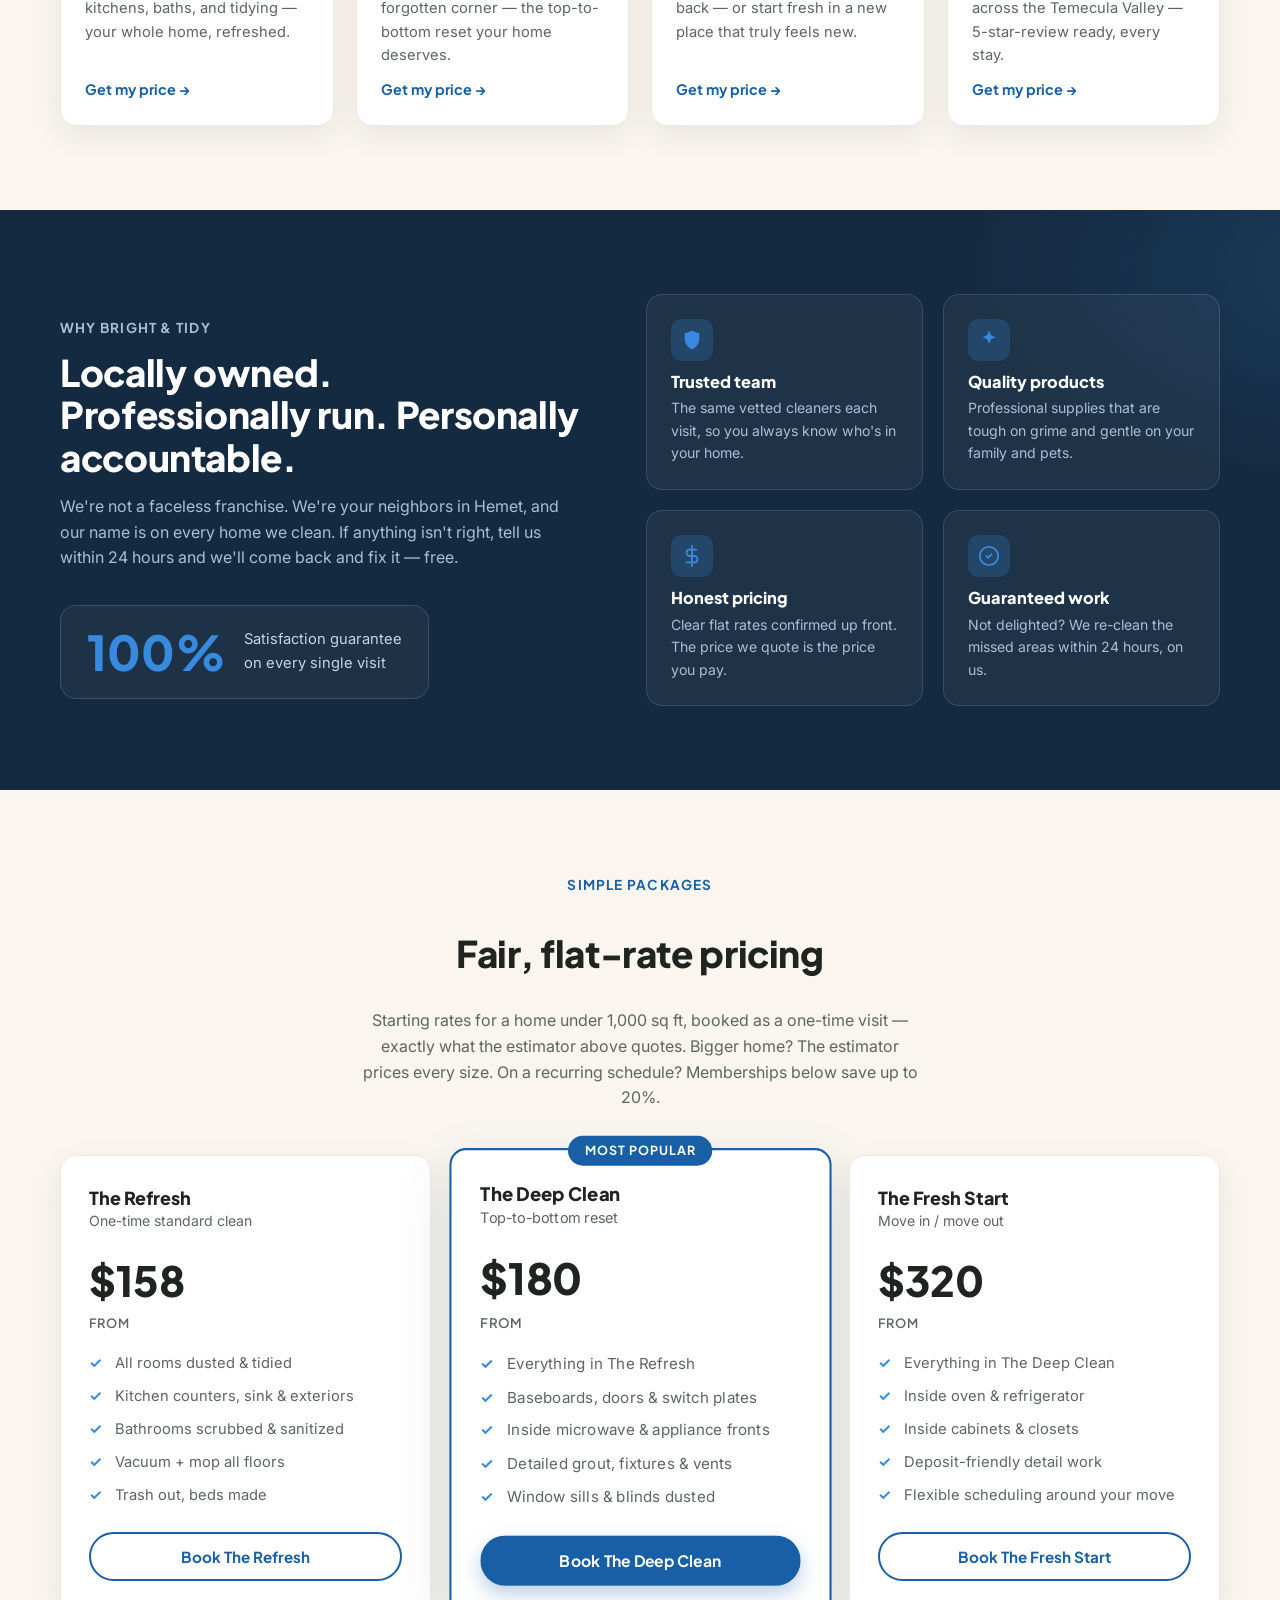
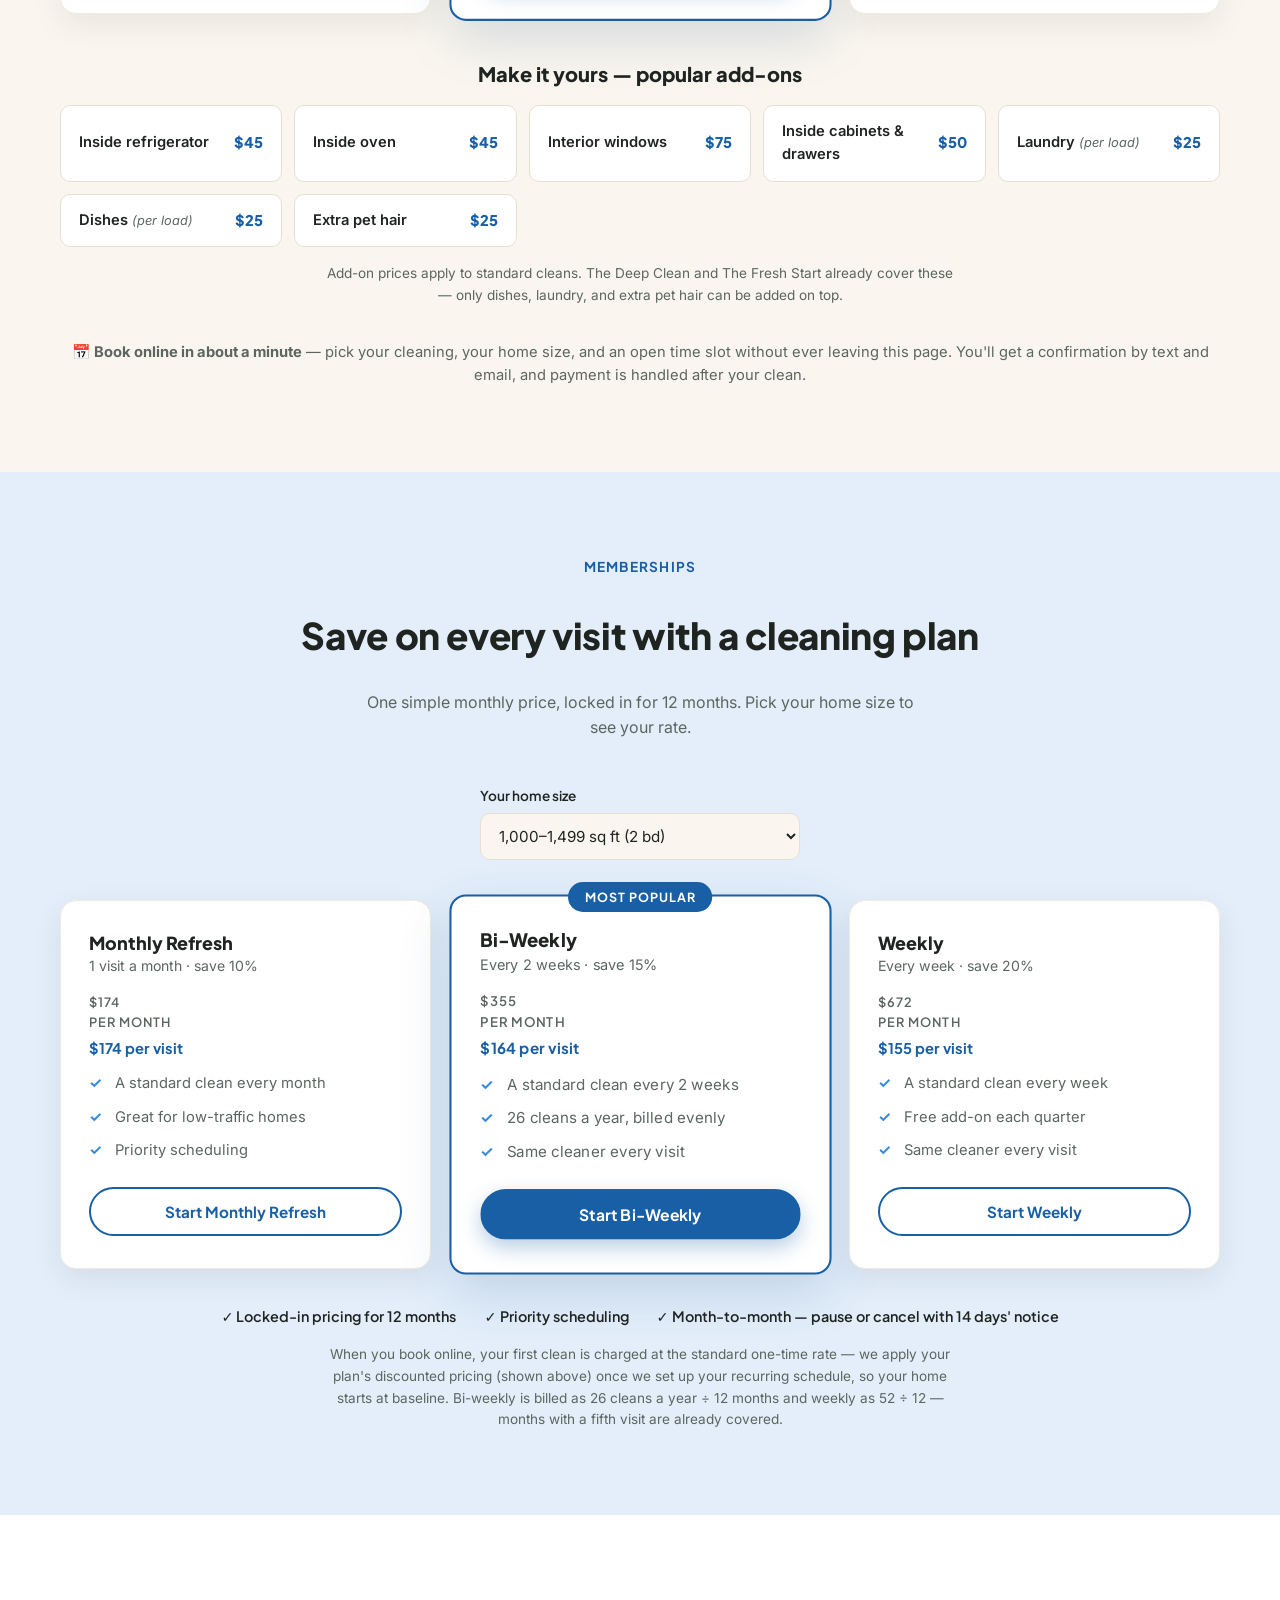
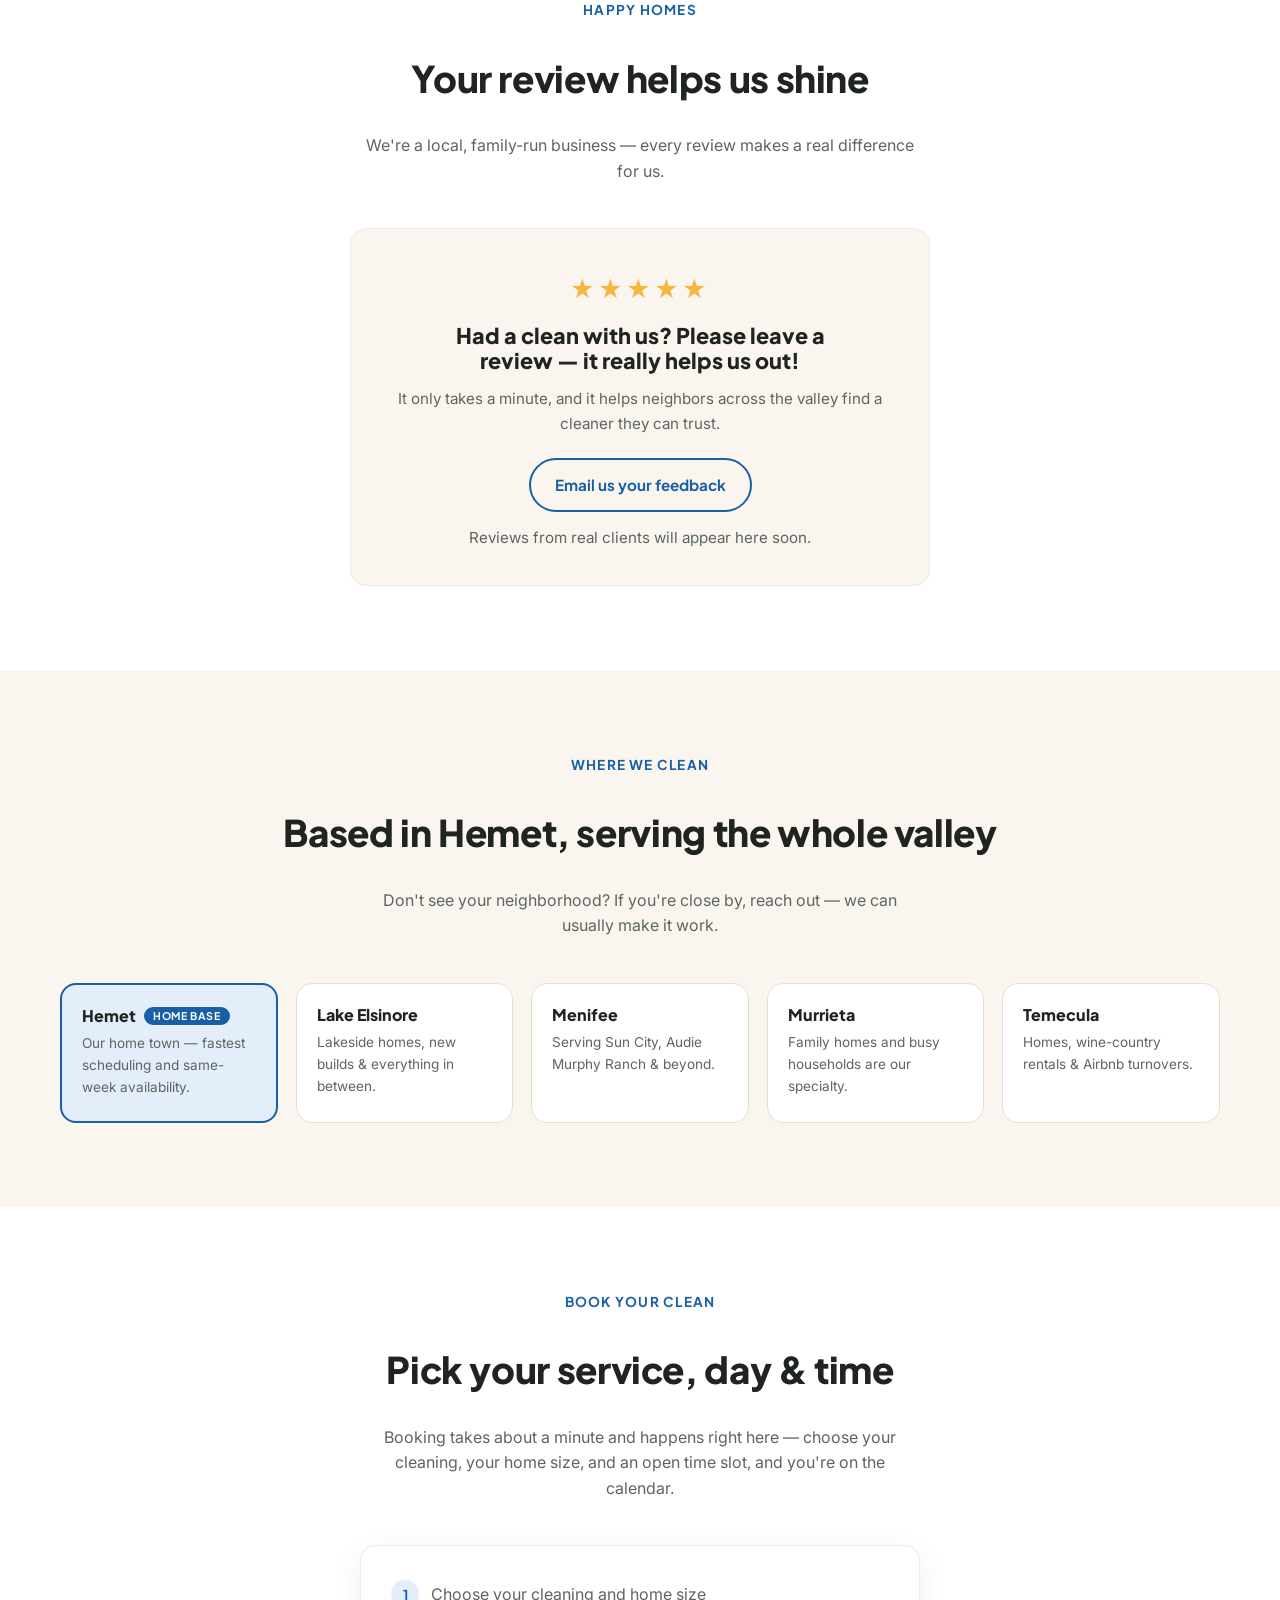
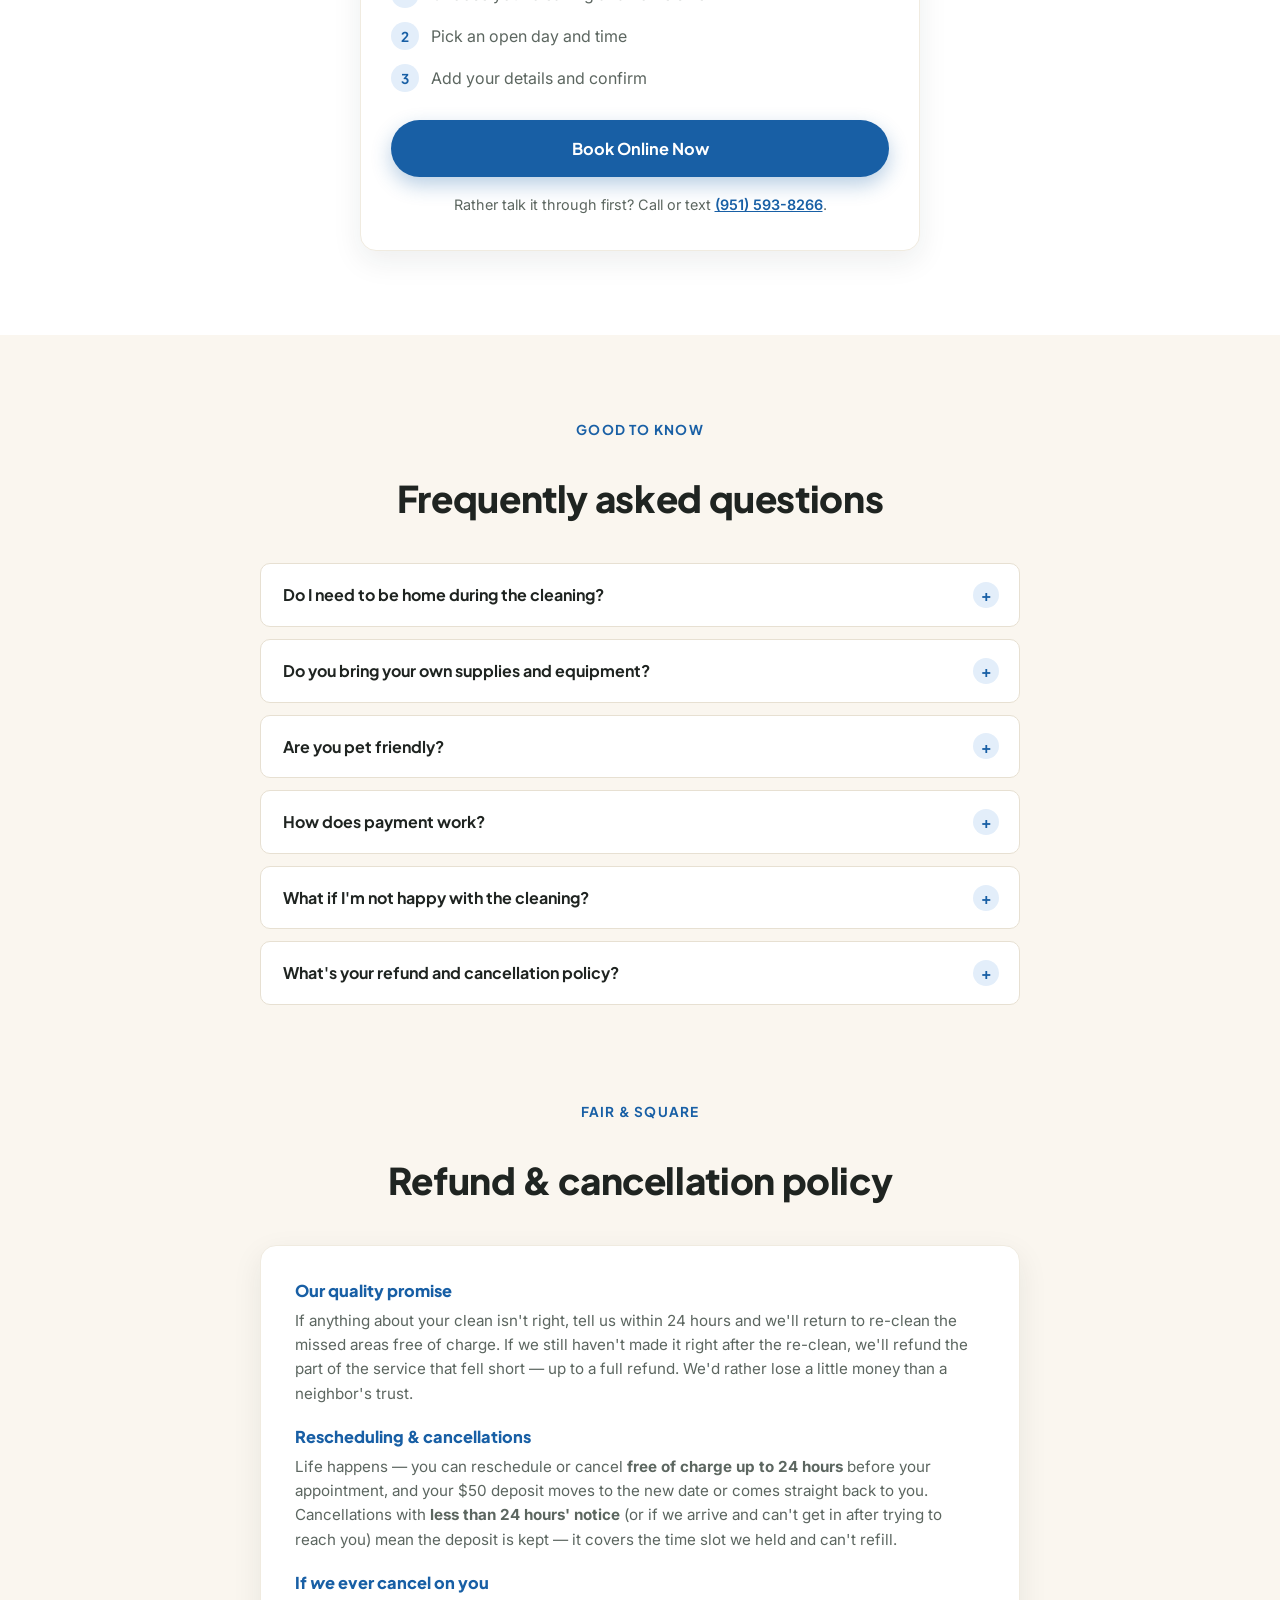
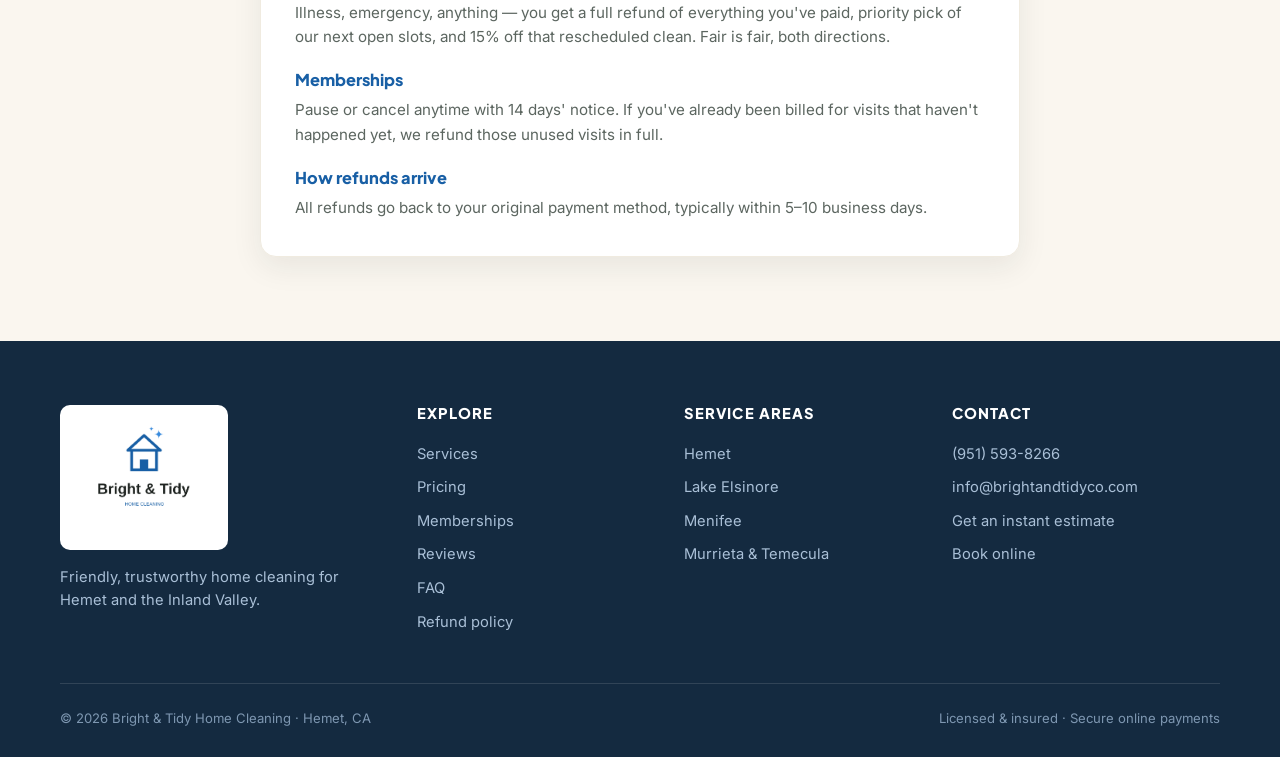
==== commit 90294e49: "Clarify memberships: first online clean is at the standard rate Jordan is setting the recurring serv" ====
--- a/index.html
+++ b/index.html
@@ -413,7 +413,7 @@
         <span>✓ Priority scheduling</span>
         <span>✓ Month-to-month — pause or cancel with 14 days' notice</span>
       </div>
-      <p class="memberships__fine">Every new membership starts with a first-time deep clean at the regular rate, so your home starts at baseline. Bi-weekly is billed as 26 cleans a year ÷ 12 months and weekly as 52 ÷ 12 — months with a fifth visit are already covered.</p>
+      <p class="memberships__fine">When you book online, your first clean is charged at the standard one-time rate — we apply your plan's discounted pricing (shown above) once we set up your recurring schedule, so your home starts at baseline. Bi-weekly is billed as 26 cleans a year ÷ 12 months and weekly as 52 ÷ 12 — months with a fifth visit are already covered.</p>
     </div>
   </section>
 
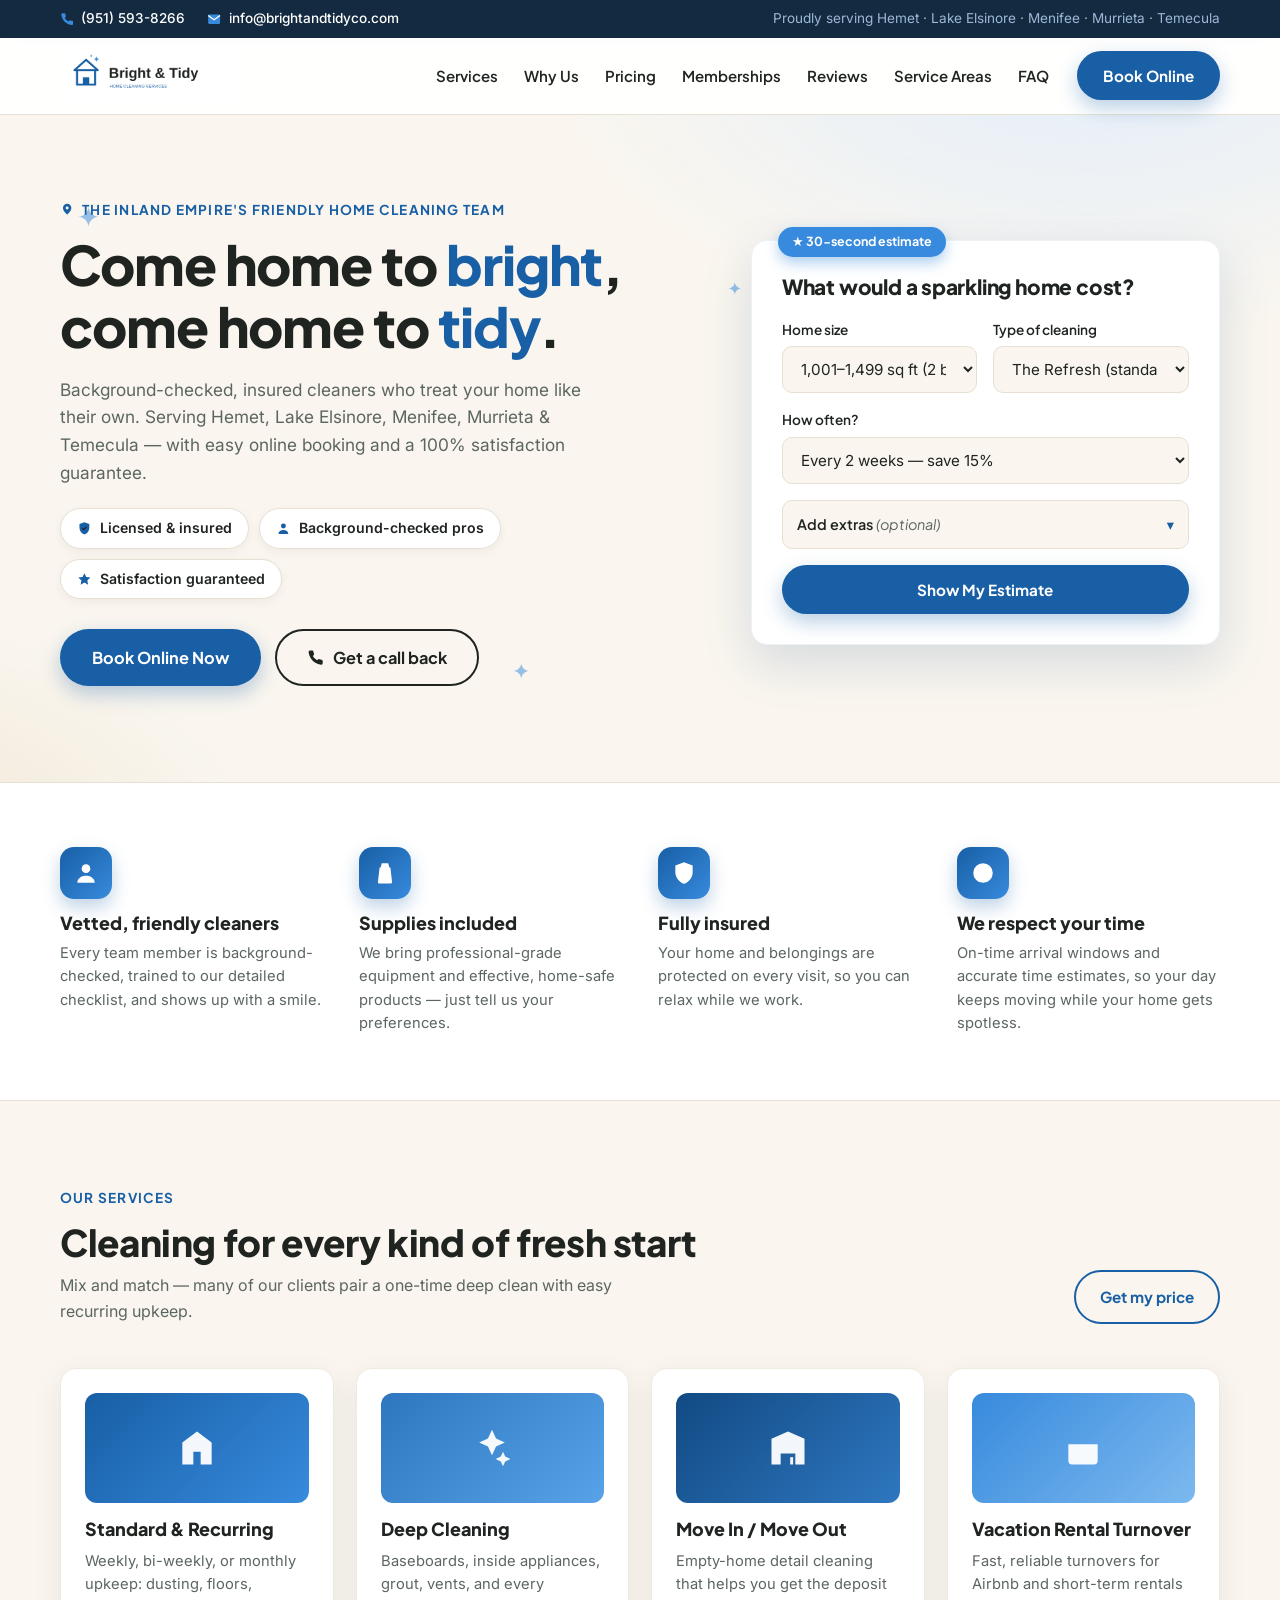
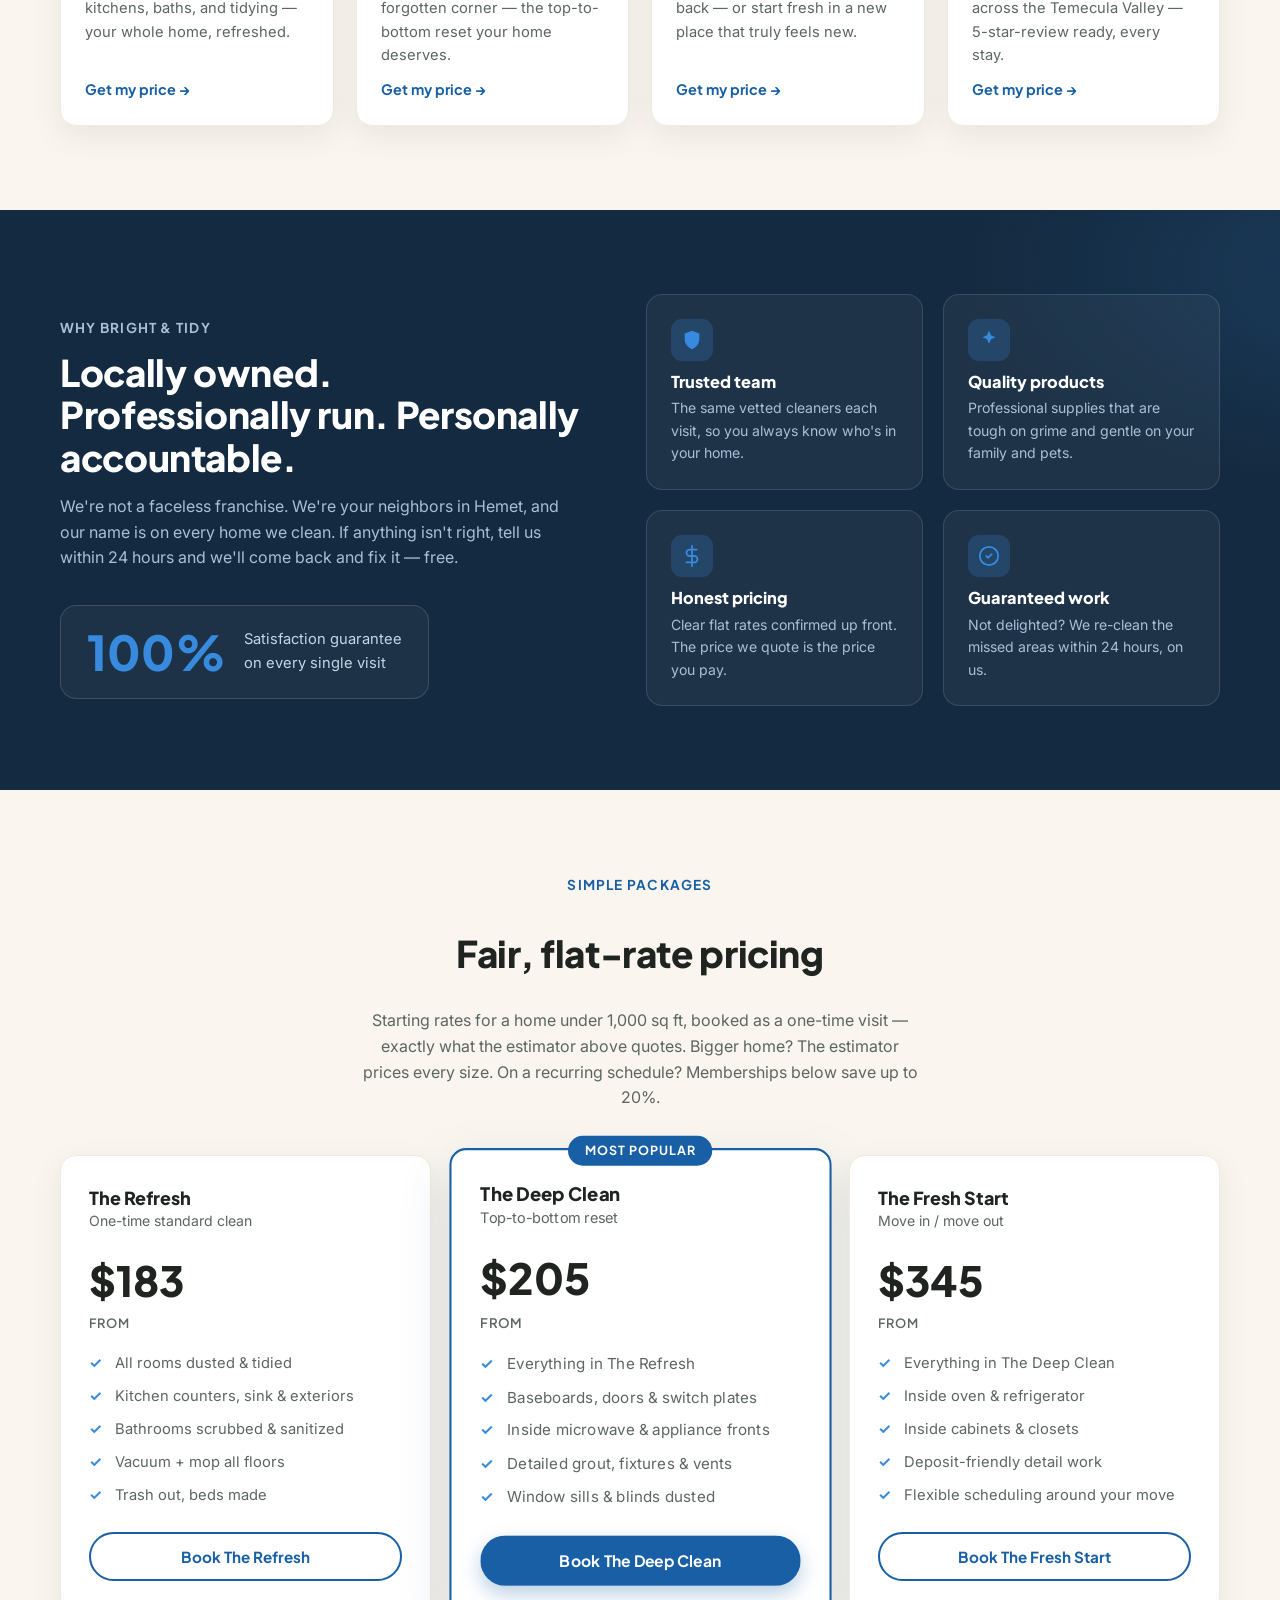
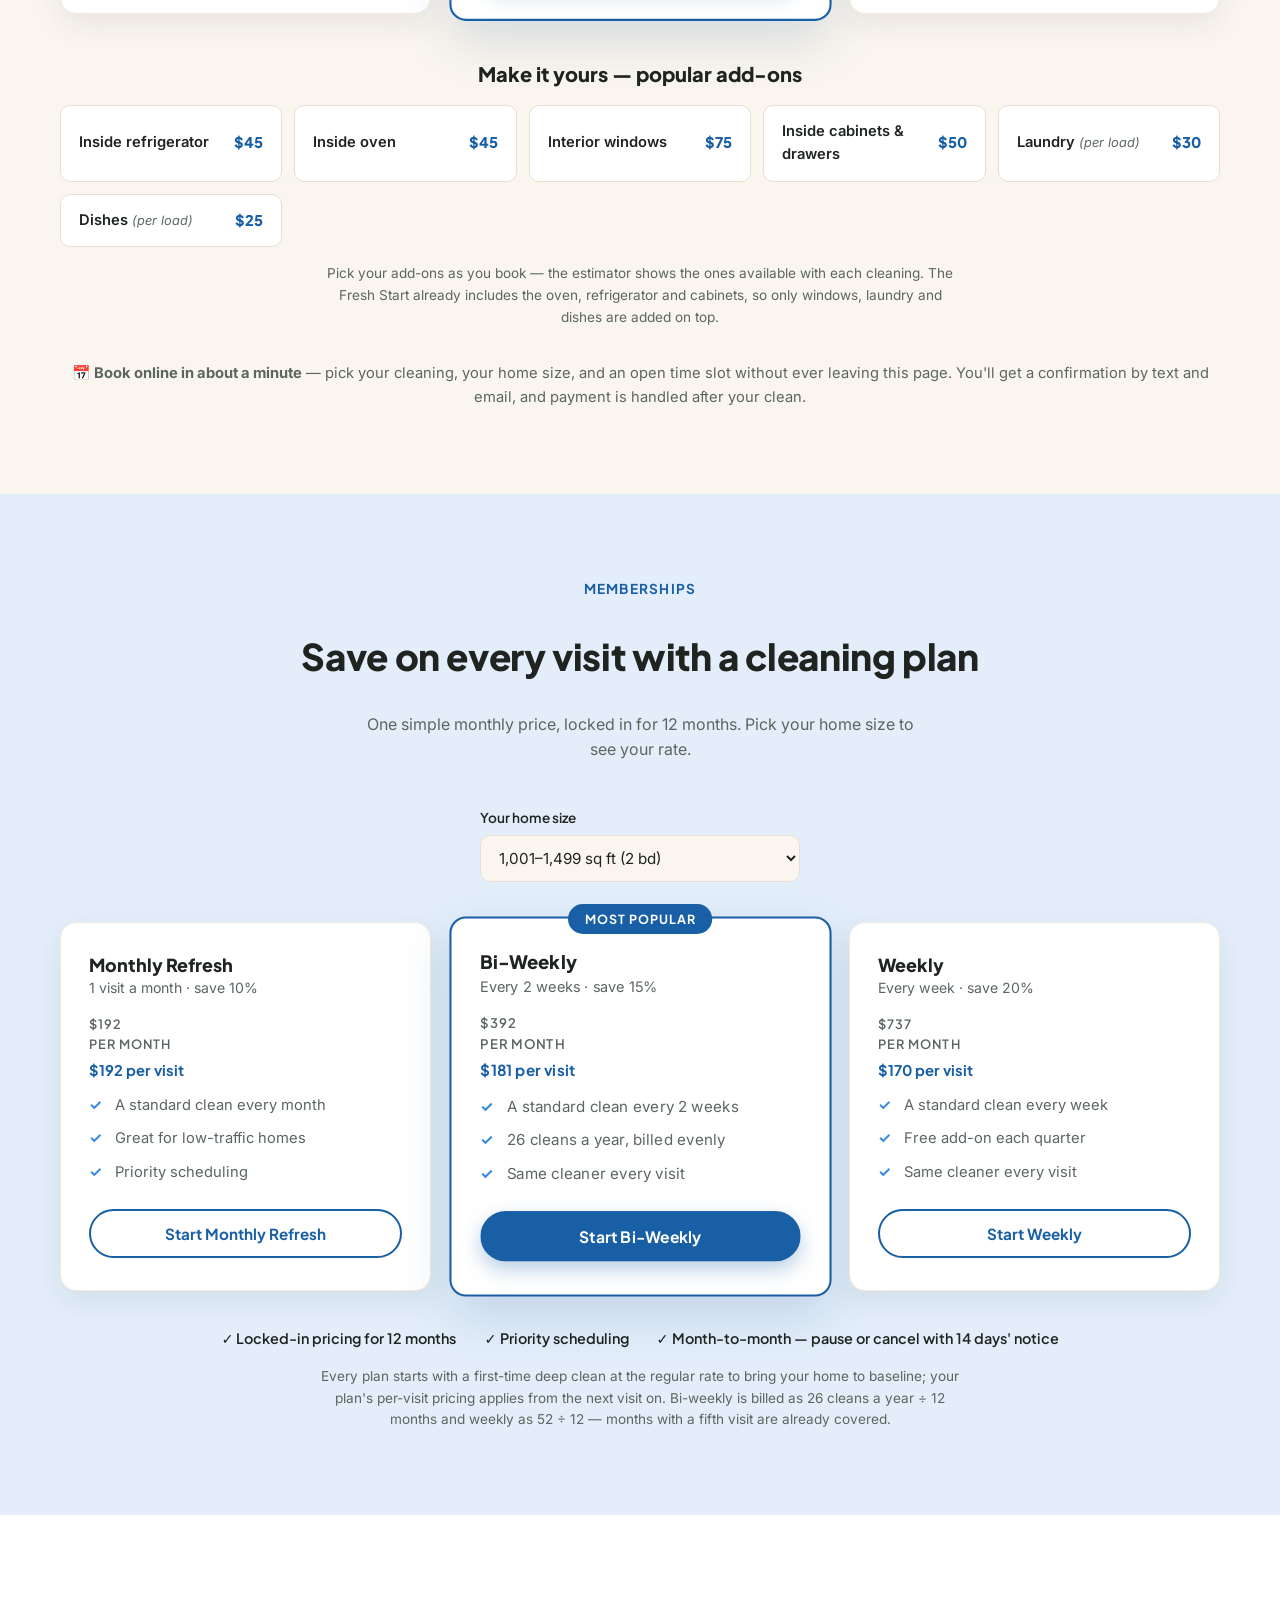
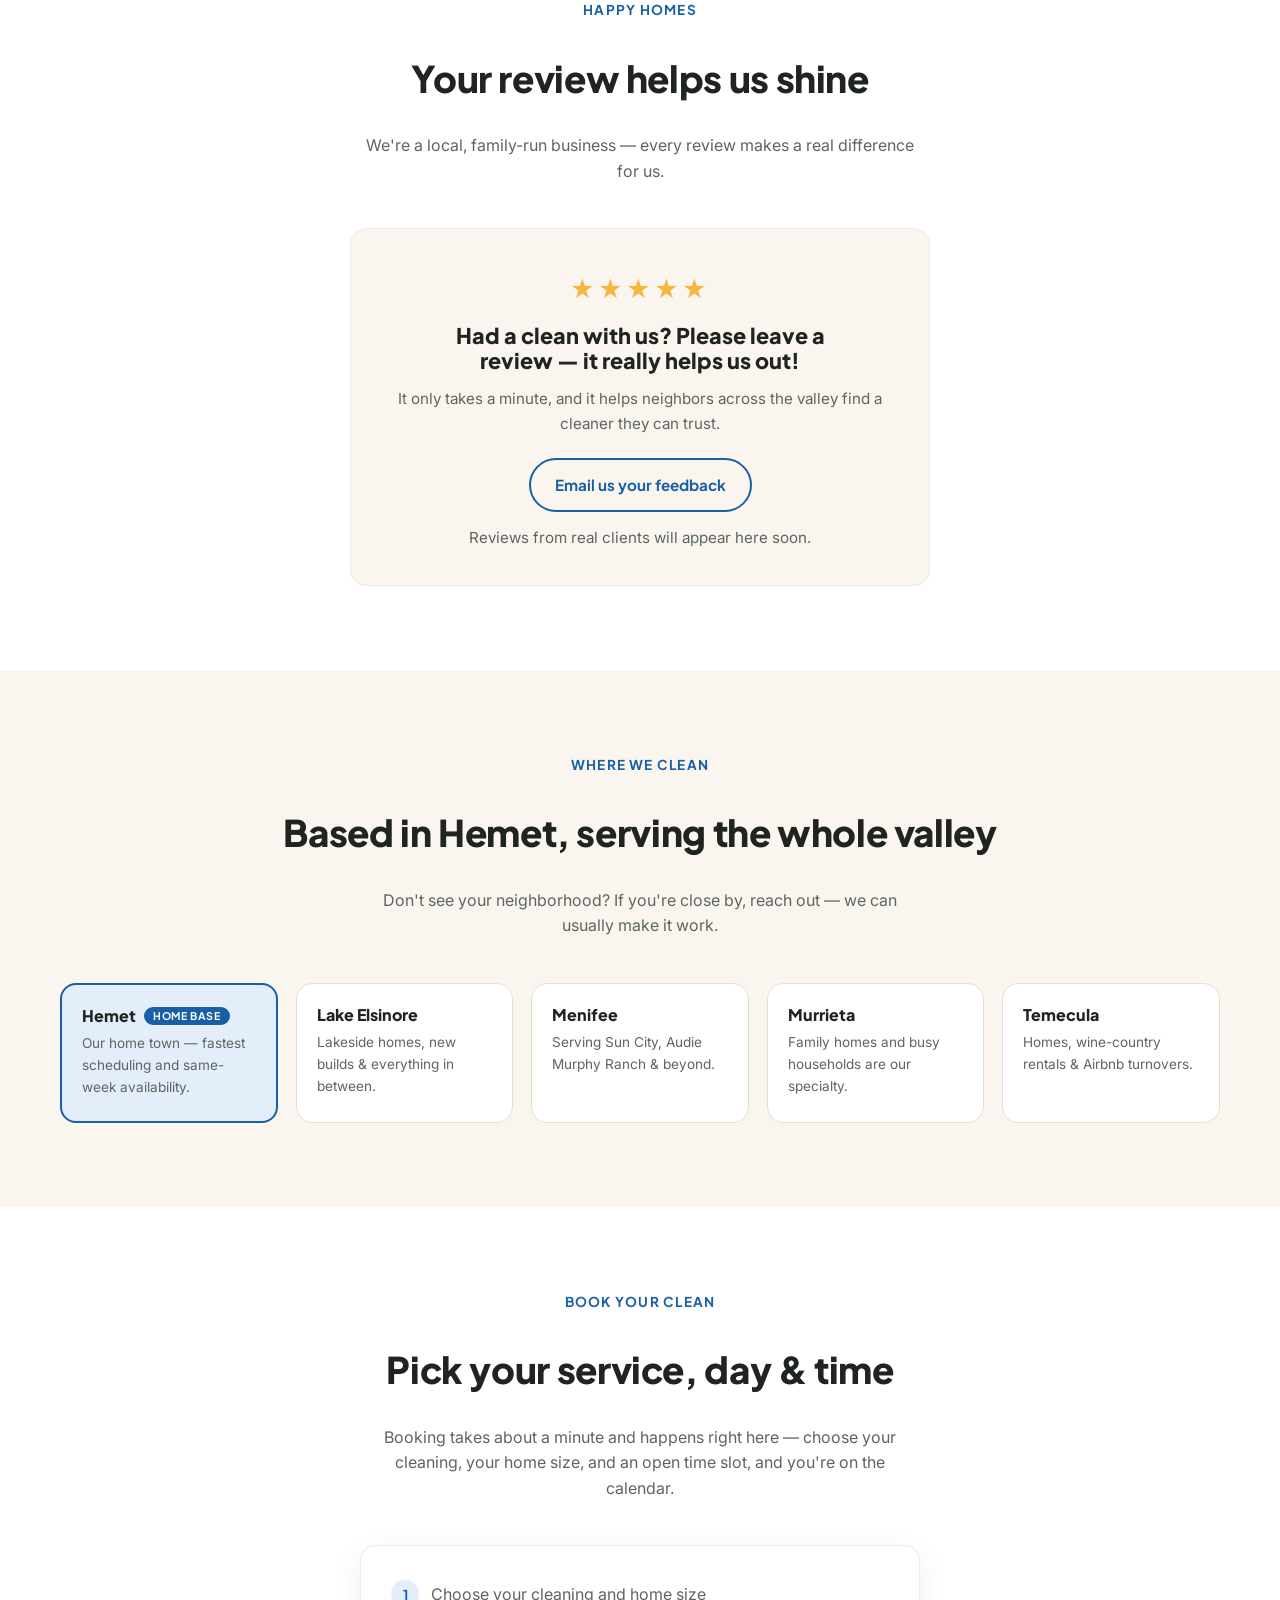
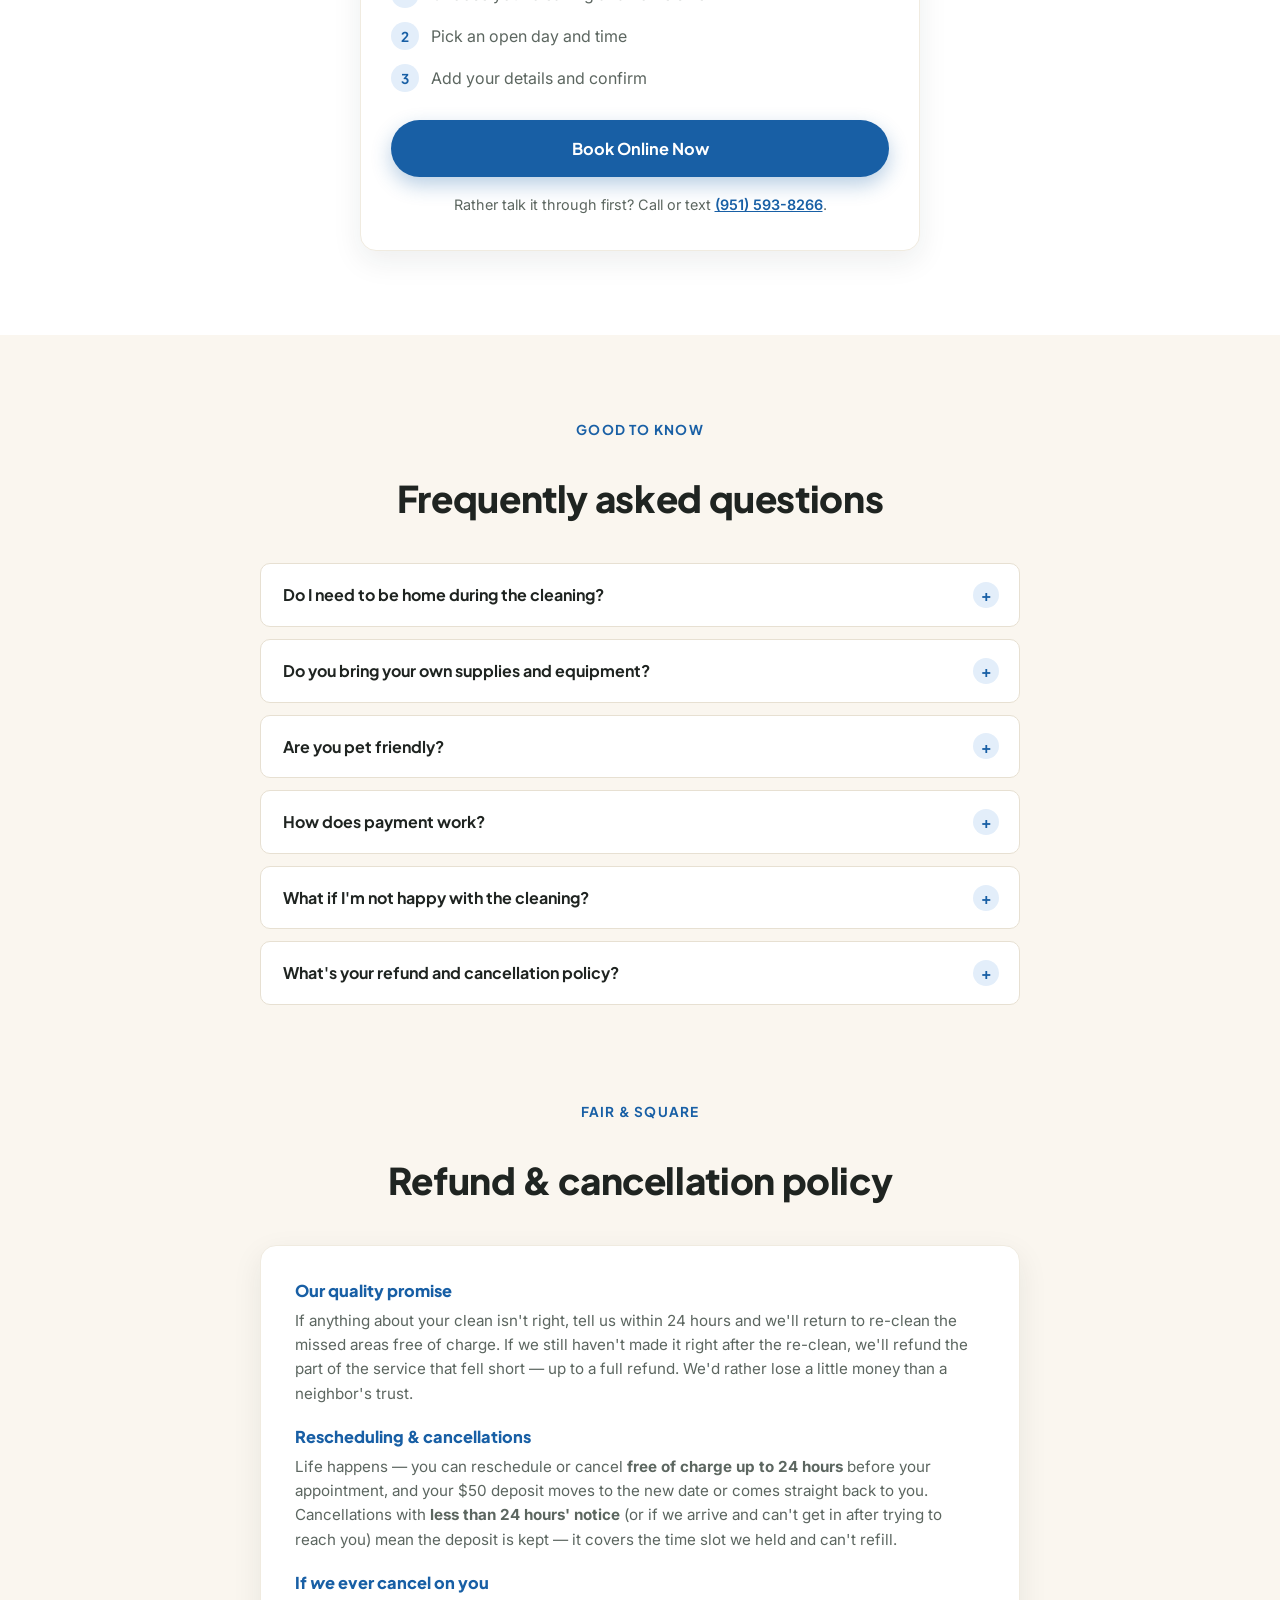
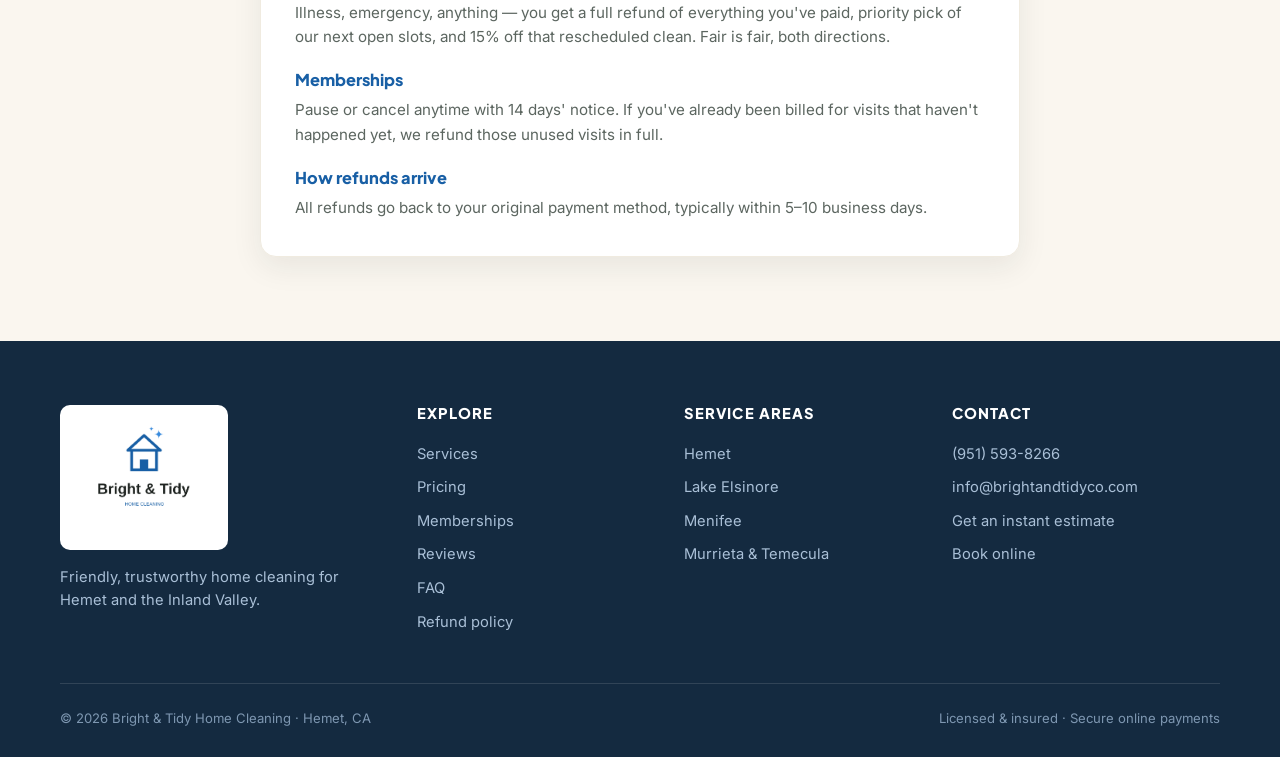
==== commit 950574a9: "Match estimator and memberships to the live HouseCall Pro booking form Jordan rebuilt the services i" ====
--- a/index.html
+++ b/index.html
@@ -112,7 +112,7 @@
               <span class="field__label">Home size</span>
               <select id="est-size" class="field__input">
                 <option value="s1">Under 1,000 sq ft (1 bd)</option>
-                <option value="s2" selected>1,000–1,499 sq ft (2 bd)</option>
+                <option value="s2" selected>1,001–1,499 sq ft (2 bd)</option>
                 <option value="s3">1,500–1,999 sq ft (3 bd)</option>
                 <option value="s4">2,000–2,499 sq ft (4 bd)</option>
                 <option value="s5">2,500–2,999 sq ft (4–5 bd)</option>
@@ -141,18 +141,18 @@
           <details class="estimator__addons" id="est-addons">
             <summary>Add extras <em>(optional)</em></summary>
             <div class="estimator__addon-list">
-              <label><input type="checkbox" value="45" data-name="Inside refrigerator"> Inside refrigerator <span>+$45</span></label>
-              <label><input type="checkbox" value="45" data-name="Inside oven"> Inside oven <span>+$45</span></label>
-              <label><input type="checkbox" value="75" data-name="Interior windows"> Interior windows <span>+$75</span></label>
-              <label><input type="checkbox" value="50" data-name="Inside cabinets &amp; drawers"> Inside cabinets &amp; drawers <span>+$50</span></label>
-              <label><input type="checkbox" value="25" data-name="Laundry (1 load)"> Laundry <em>(per load)</em> <span>+$25</span></label>
-              <label><input type="checkbox" value="25" data-name="Dishes (per load)"> Dishes <em>(per load)</em> <span>+$25</span></label>
-              <label><input type="checkbox" value="25" data-name="Extra pet hair"> Extra pet hair <span>+$25</span></label>
+              <label><input type="checkbox" data-addon="fridge"> Inside refrigerator <span>+$45</span></label>
+              <label><input type="checkbox" data-addon="oven"> Inside oven <span>+$45</span></label>
+              <label><input type="checkbox" data-addon="windows"> Interior windows <span>+$75</span></label>
+              <label><input type="checkbox" data-addon="cabinets"> Inside cabinets &amp; drawers <span>+$50</span></label>
+              <label><input type="checkbox" data-addon="laundry"> Laundry <em>(per load)</em> <span>+$30</span></label>
+              <label><input type="checkbox" data-addon="dishes"> Dishes <em>(per load)</em> <span>+$25</span></label>
             </div>
+            <p class="estimator__addon-note" id="est-addon-note" hidden></p>
           </details>
           <button type="submit" class="btn btn--primary btn--block">Show My Estimate</button>
           <div class="estimator__result" id="est-result" hidden>
-            <p class="estimator__price" id="est-price">$188</p>
+            <p class="estimator__price" id="est-price">$213</p>
             <p class="estimator__summary" id="est-summary"></p>
             <p class="estimator__note">Straight from our price list — no surprises. Pick your day and time without leaving this page.</p>
             <button type="button" class="btn btn--dark btn--block js-hcp-book" id="est-book">Book This Clean →</button>
@@ -293,7 +293,7 @@
         <article class="card plan">
           <h3>The Refresh</h3>
           <p class="plan__tag">One-time standard clean</p>
-          <p class="plan__price">$158<span>from</span></p>
+          <p class="plan__price">$183<span>from</span></p>
           <ul class="plan__list">
             <li>All rooms dusted &amp; tidied</li>
             <li>Kitchen counters, sink &amp; exteriors</li>
@@ -307,7 +307,7 @@
           <div class="plan__flag">Most popular</div>
           <h3>The Deep Clean</h3>
           <p class="plan__tag">Top-to-bottom reset</p>
-          <p class="plan__price">$180<span>from</span></p>
+          <p class="plan__price">$205<span>from</span></p>
           <ul class="plan__list">
             <li>Everything in The Refresh</li>
             <li>Baseboards, doors &amp; switch plates</li>
@@ -320,7 +320,7 @@
         <article class="card plan">
           <h3>The Fresh Start</h3>
           <p class="plan__tag">Move in / move out</p>
-          <p class="plan__price">$320<span>from</span></p>
+          <p class="plan__price">$345<span>from</span></p>
           <ul class="plan__list">
             <li>Everything in The Deep Clean</li>
             <li>Inside oven &amp; refrigerator</li>
@@ -338,11 +338,10 @@
           <div class="addon"><span>Inside oven</span><strong>$45</strong></div>
           <div class="addon"><span>Interior windows</span><strong>$75</strong></div>
           <div class="addon"><span>Inside cabinets &amp; drawers</span><strong>$50</strong></div>
-          <div class="addon"><span>Laundry <em>(per load)</em></span><strong>$25</strong></div>
+          <div class="addon"><span>Laundry <em>(per load)</em></span><strong>$30</strong></div>
           <div class="addon"><span>Dishes <em>(per load)</em></span><strong>$25</strong></div>
-          <div class="addon"><span>Extra pet hair</span><strong>$25</strong></div>
-        </div>
-        <p class="addons__note">Add-on prices apply to standard cleans. The Deep Clean and The Fresh Start already cover these — only dishes, laundry, and extra pet hair can be added on top.</p>
+        </div>
+        <p class="addons__note">Pick your add-ons as you book — the estimator shows the ones available with each cleaning. The Fresh Start already includes the oven, refrigerator and cabinets, so only windows, laundry and dishes are added on top.</p>
       </div>
       <p class="pricing__foot">📅 <strong>Book online in about a minute</strong> — pick your cleaning, your home size, and an open time slot without ever leaving this page. You'll get a confirmation by text and email, and payment is handled after your clean.</p>
     </div>
@@ -361,7 +360,7 @@
           <span class="field__label">Your home size</span>
           <select id="mem-size" class="field__input">
             <option value="s1">Under 1,000 sq ft (1 bd)</option>
-            <option value="s2" selected>1,000–1,499 sq ft (2 bd)</option>
+            <option value="s2" selected>1,001–1,499 sq ft (2 bd)</option>
             <option value="s3">1,500–1,999 sq ft (3 bd)</option>
             <option value="s4">2,000–2,499 sq ft (4 bd)</option>
             <option value="s5">2,500–2,999 sq ft (4–5 bd)</option>
@@ -373,8 +372,8 @@
         <article class="card plan">
           <h3>Monthly Refresh</h3>
           <p class="plan__tag">1 visit a month · save 10%</p>
-          <p class="plan__price"><span id="mem-monthly-mo">$146</span><span>per month</span></p>
-          <p class="plan__pervisit" id="mem-monthly-visit">$146 per visit</p>
+          <p class="plan__price"><span id="mem-monthly-mo">$192</span><span>per month</span></p>
+          <p class="plan__pervisit" id="mem-monthly-visit">$192 per visit</p>
           <ul class="plan__list">
             <li>A standard clean every month</li>
             <li>Great for low-traffic homes</li>
@@ -386,8 +385,8 @@
           <div class="plan__flag">Most popular</div>
           <h3>Bi-Weekly</h3>
           <p class="plan__tag">Every 2 weeks · save 15%</p>
-          <p class="plan__price"><span id="mem-biweekly-mo">$298</span><span>per month</span></p>
-          <p class="plan__pervisit" id="mem-biweekly-visit">$138 per visit</p>
+          <p class="plan__price"><span id="mem-biweekly-mo">$392</span><span>per month</span></p>
+          <p class="plan__pervisit" id="mem-biweekly-visit">$181 per visit</p>
           <ul class="plan__list">
             <li>A standard clean every 2 weeks</li>
             <li>26 cleans a year, billed evenly</li>
@@ -398,8 +397,8 @@
         <article class="card plan">
           <h3>Weekly</h3>
           <p class="plan__tag">Every week · save 20%</p>
-          <p class="plan__price"><span id="mem-weekly-mo">$562</span><span>per month</span></p>
-          <p class="plan__pervisit" id="mem-weekly-visit">$130 per visit</p>
+          <p class="plan__price"><span id="mem-weekly-mo">$737</span><span>per month</span></p>
+          <p class="plan__pervisit" id="mem-weekly-visit">$170 per visit</p>
           <ul class="plan__list">
             <li>A standard clean every week</li>
             <li>Free add-on each quarter</li>
@@ -413,7 +412,7 @@
         <span>✓ Priority scheduling</span>
         <span>✓ Month-to-month — pause or cancel with 14 days' notice</span>
       </div>
-      <p class="memberships__fine">When you book online, your first clean is charged at the standard one-time rate — we apply your plan's discounted pricing (shown above) once we set up your recurring schedule, so your home starts at baseline. Bi-weekly is billed as 26 cleans a year ÷ 12 months and weekly as 52 ÷ 12 — months with a fifth visit are already covered.</p>
+      <p class="memberships__fine">Every plan starts with a first-time deep clean at the regular rate to bring your home to baseline; your plan's per-visit pricing applies from the next visit on. Bi-weekly is billed as 26 cleans a year ÷ 12 months and weekly as 52 ÷ 12 — months with a fifth visit are already covered.</p>
     </div>
   </section>
 
--- a/css/styles.css
+++ b/css/styles.css
@@ -430,10 +430,12 @@
 }
 .estimator__addon-list input { accent-color: var(--blue); width: 16px; height: 16px; }
 
-.estimator__addon-list label.is-included { opacity: 0.55; cursor: default; }
-.estimator__addon-list label.is-included span {
+/* Shown when a service bundles extras the booking widget doesn't sell on top. */
+.estimator__addon-note {
+  margin-top: 12px;
+  font-size: 0.82rem;
+  line-height: 1.5;
   color: var(--muted);
-  font-weight: 600;
   font-style: italic;
 }
 
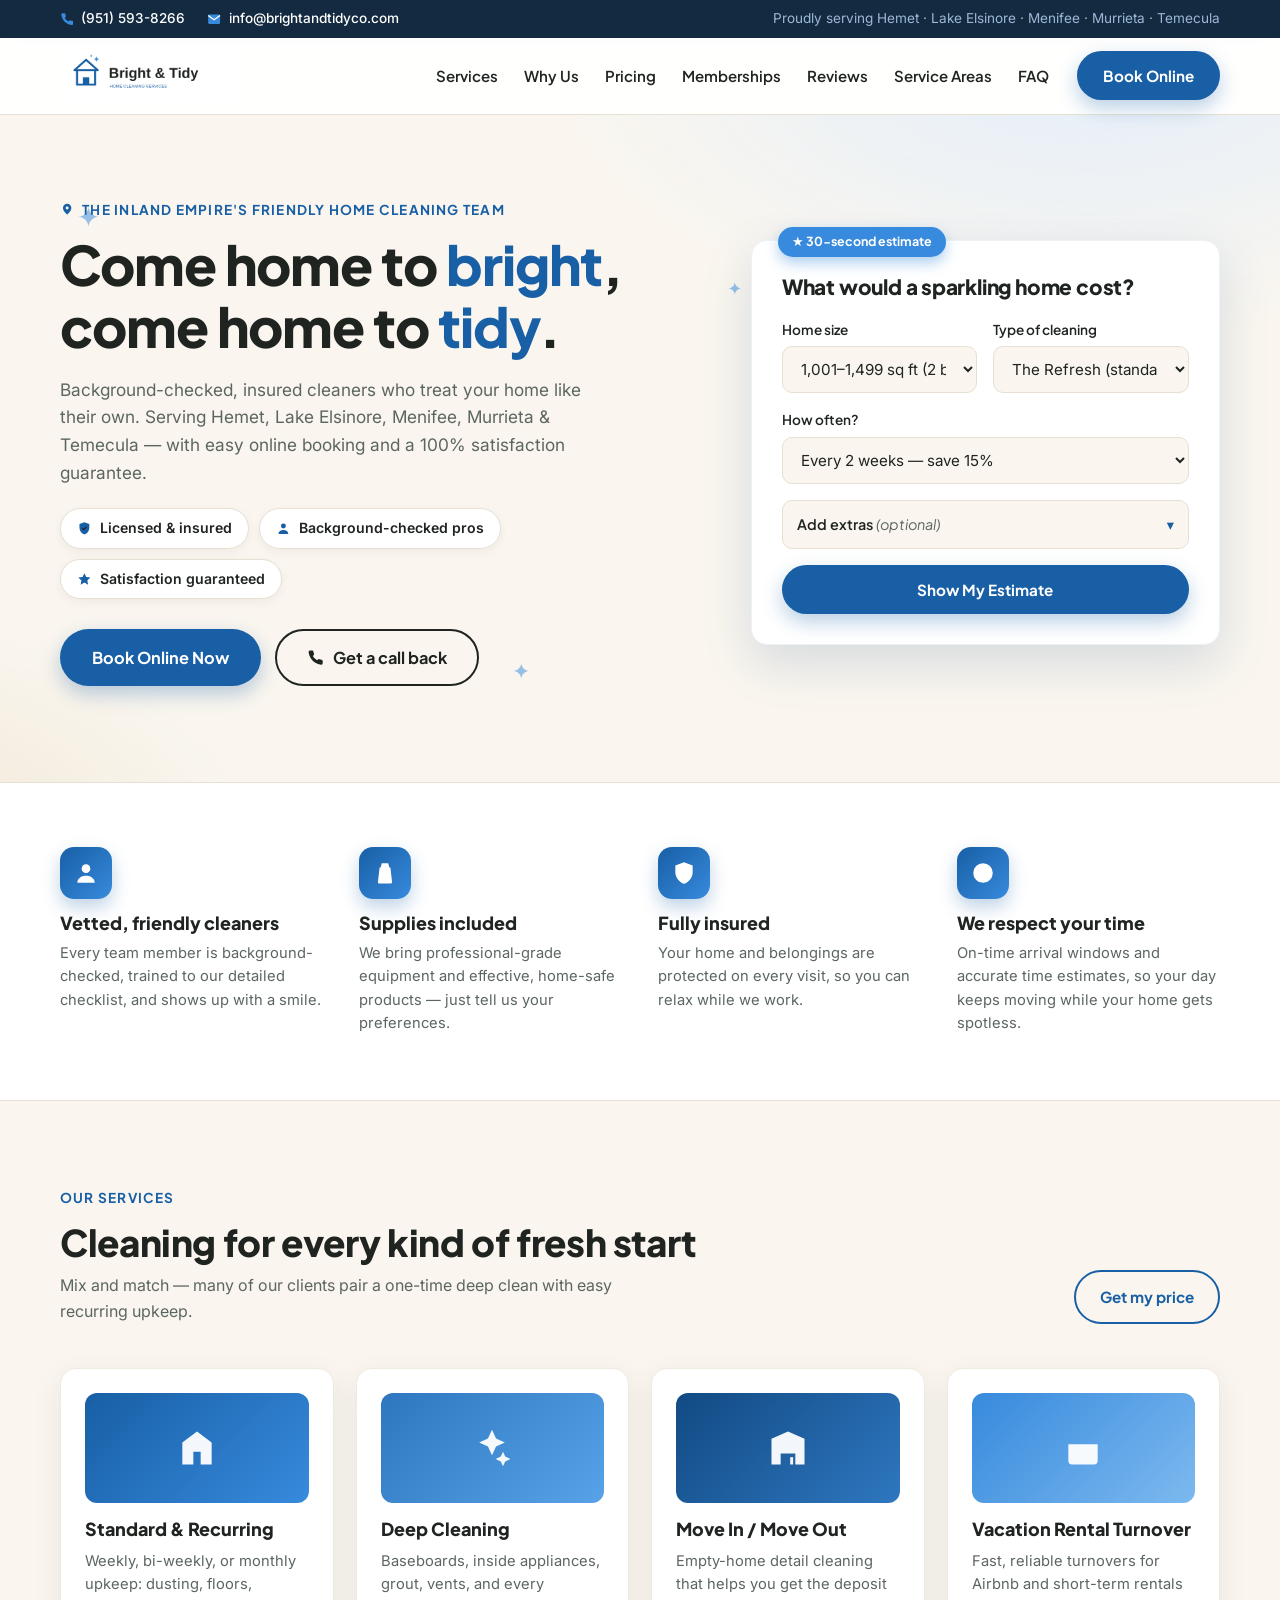
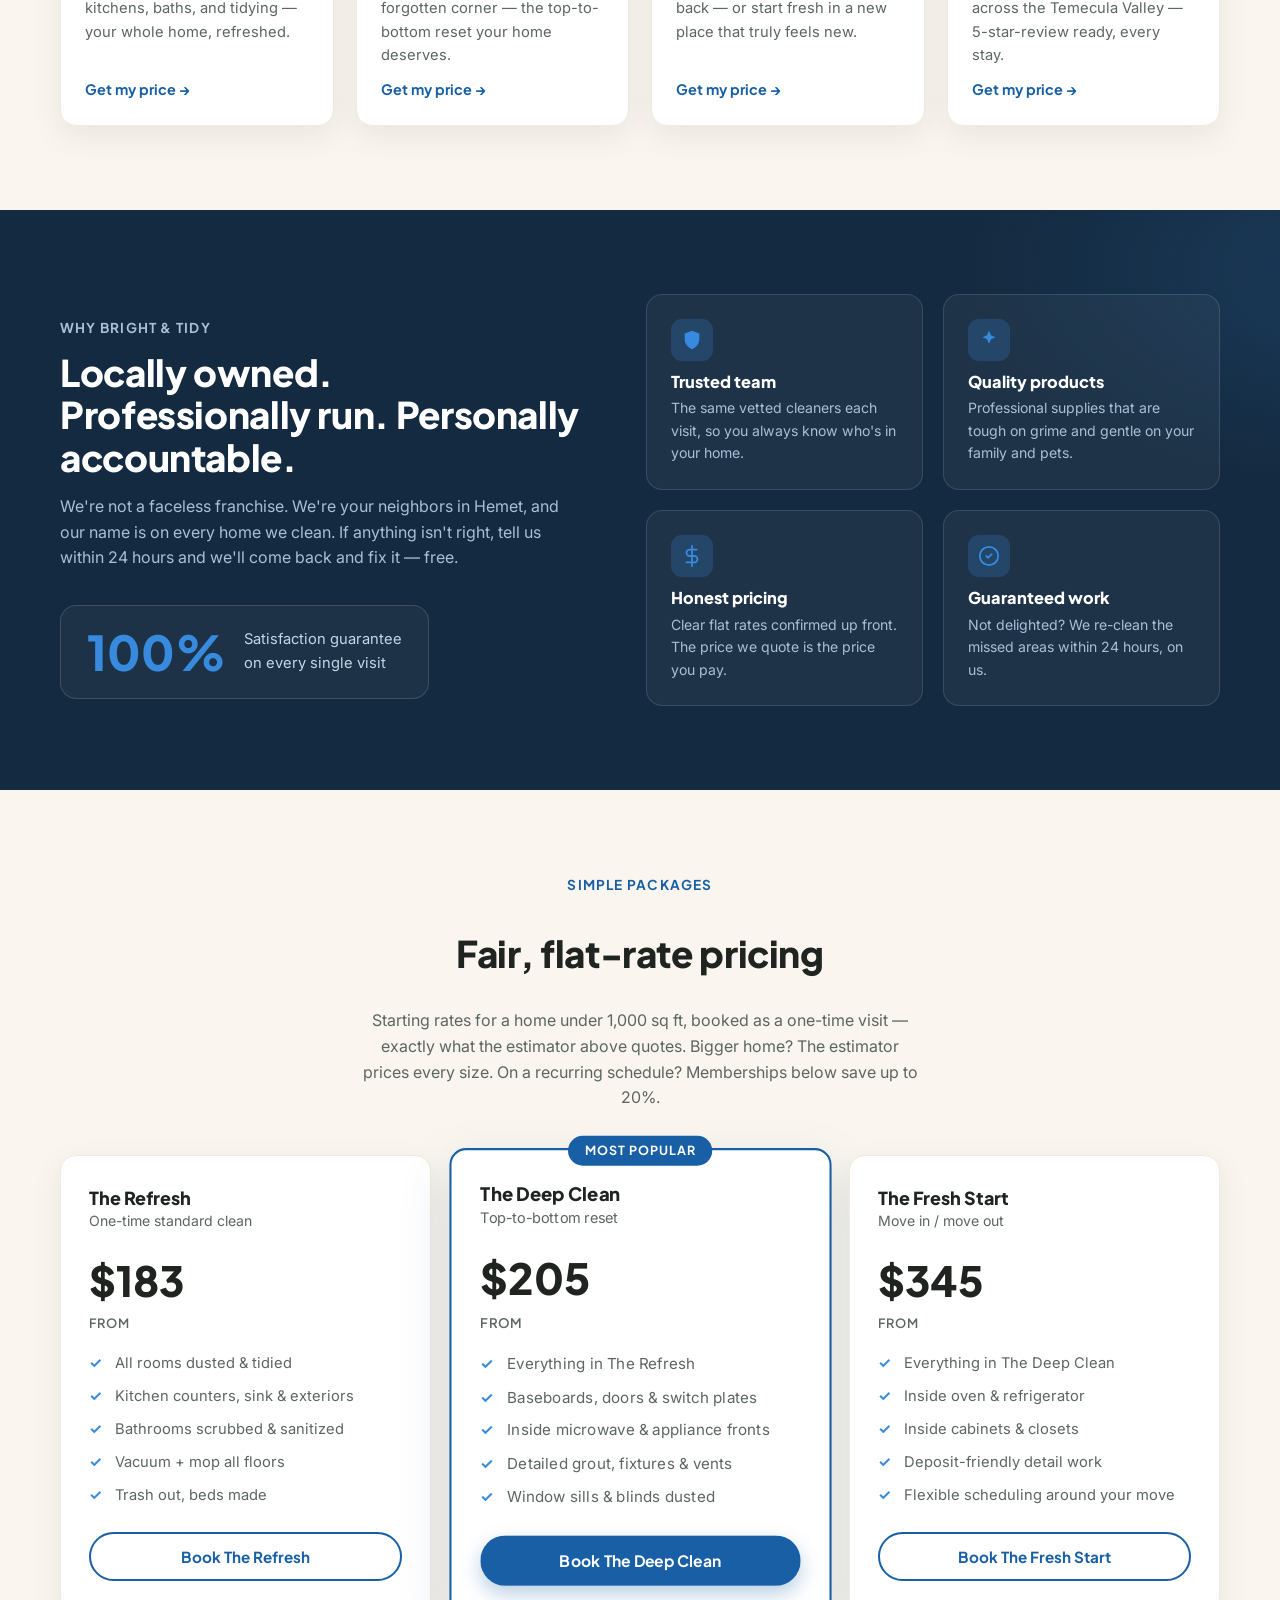
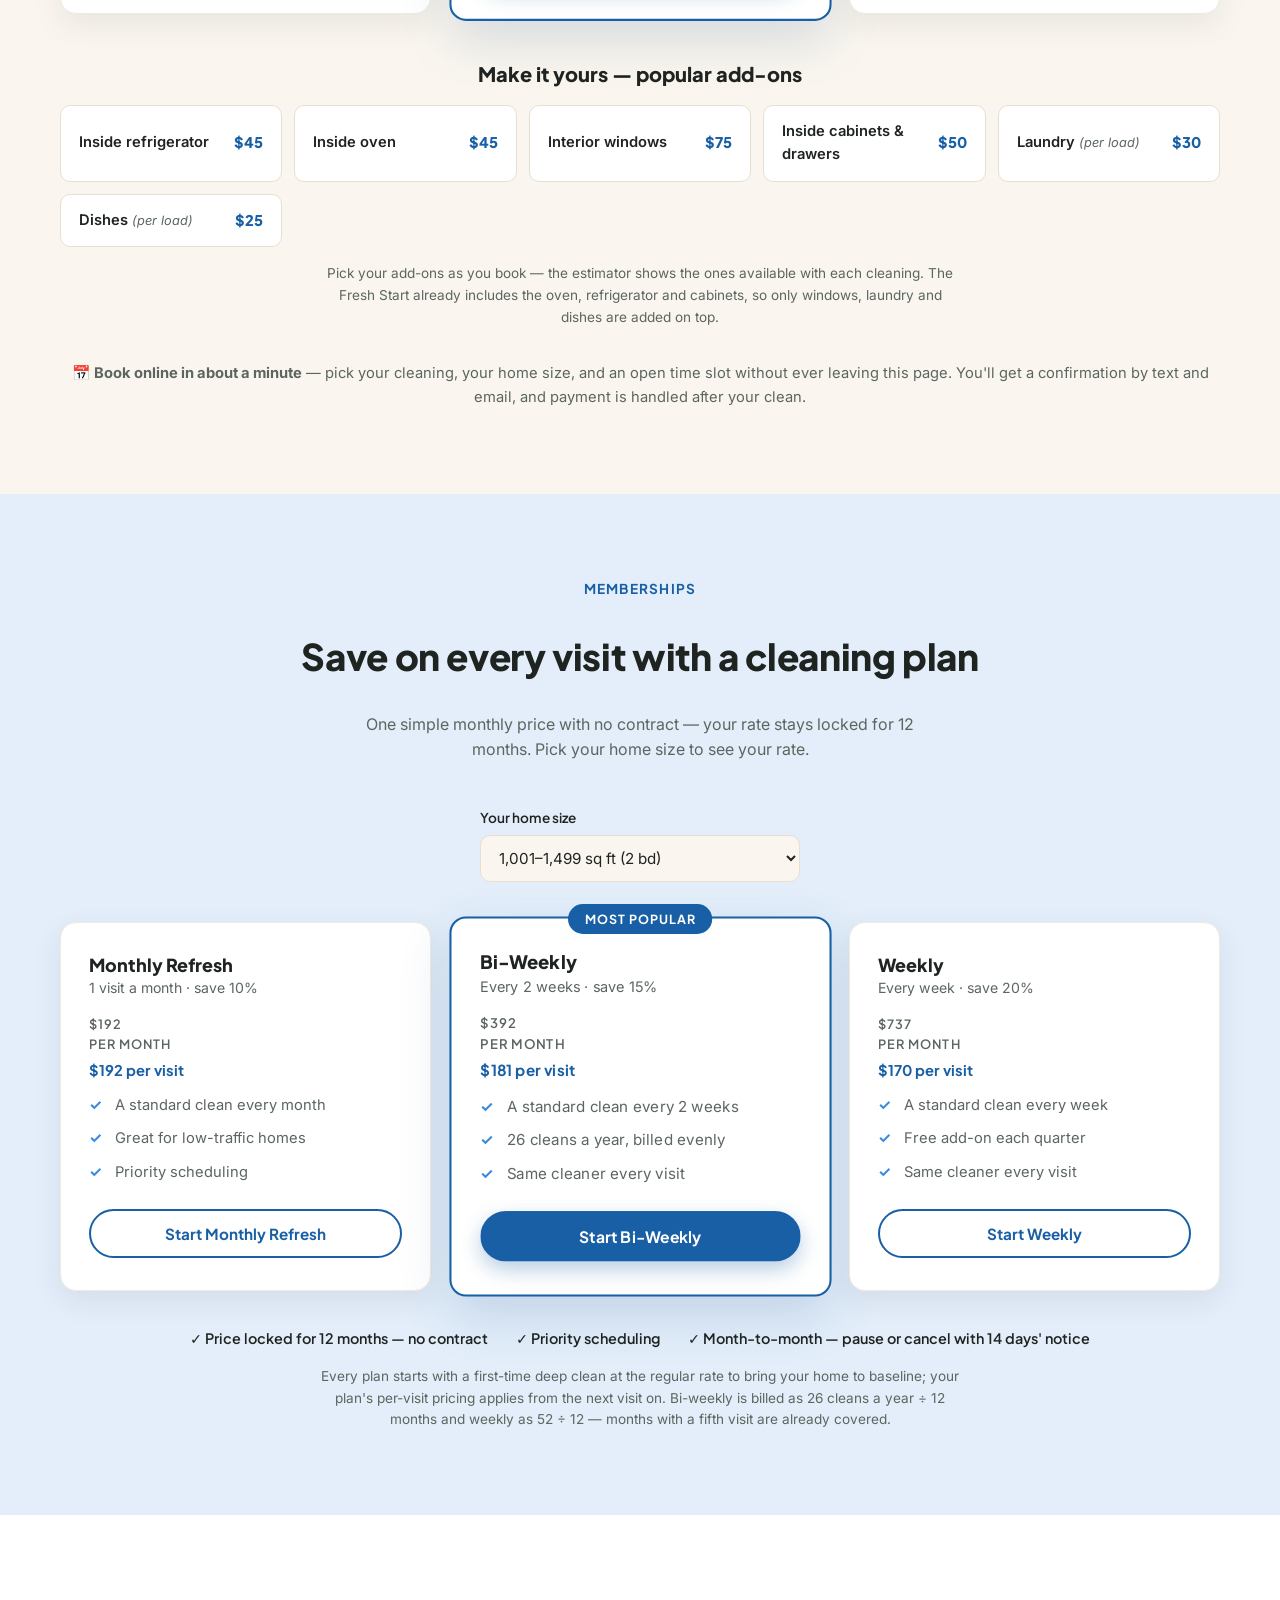
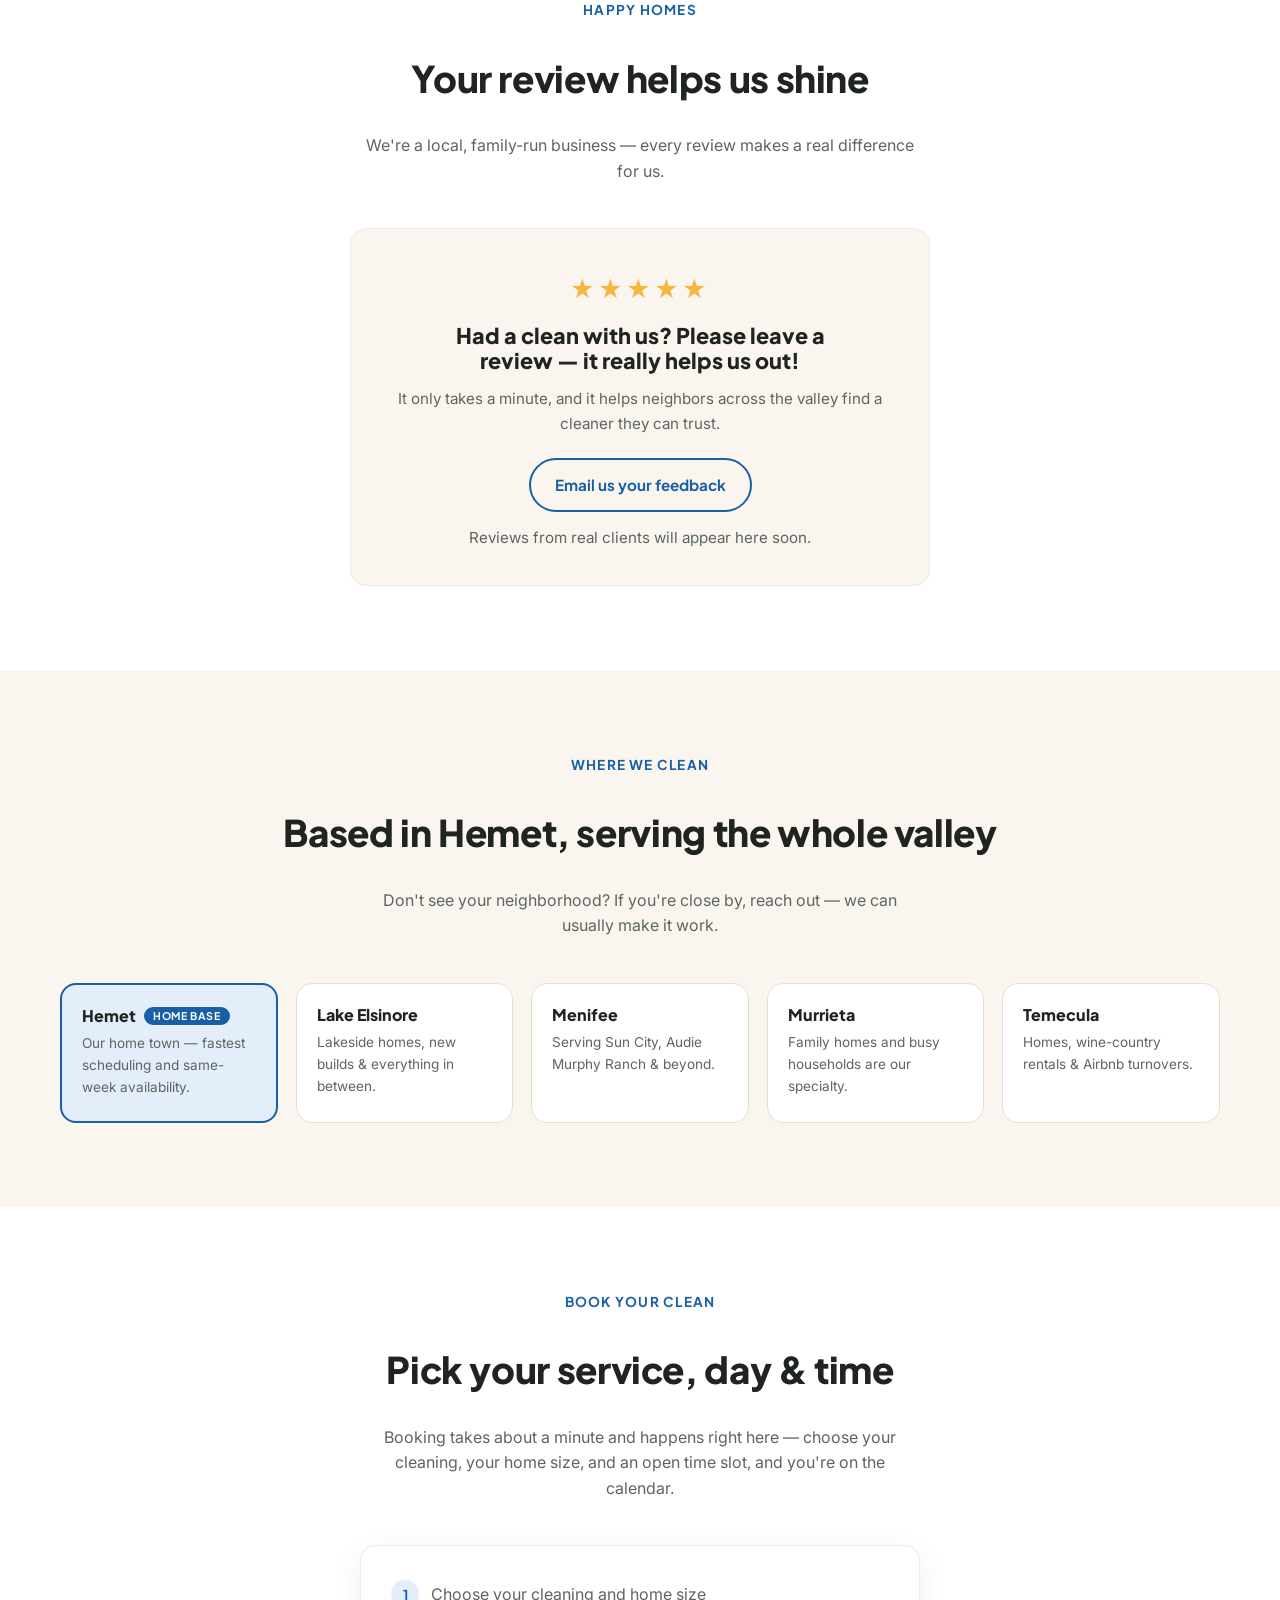
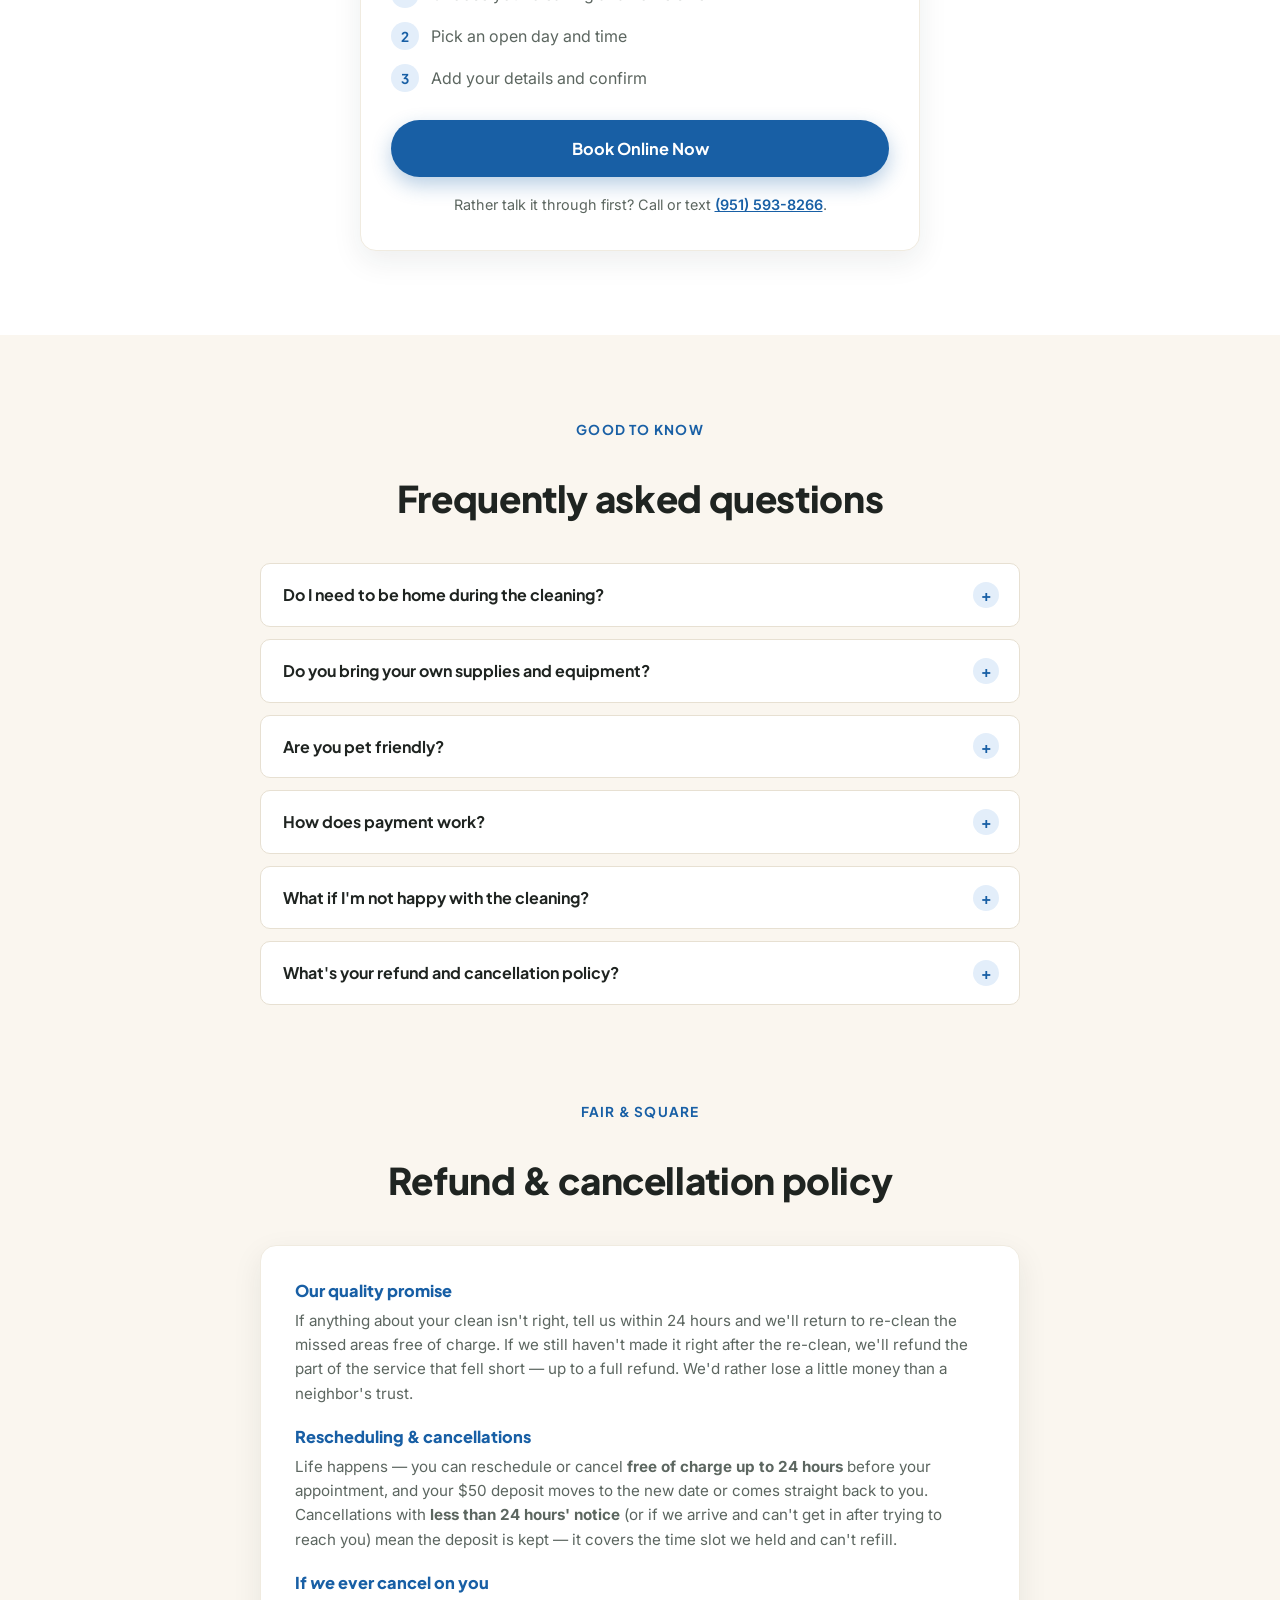
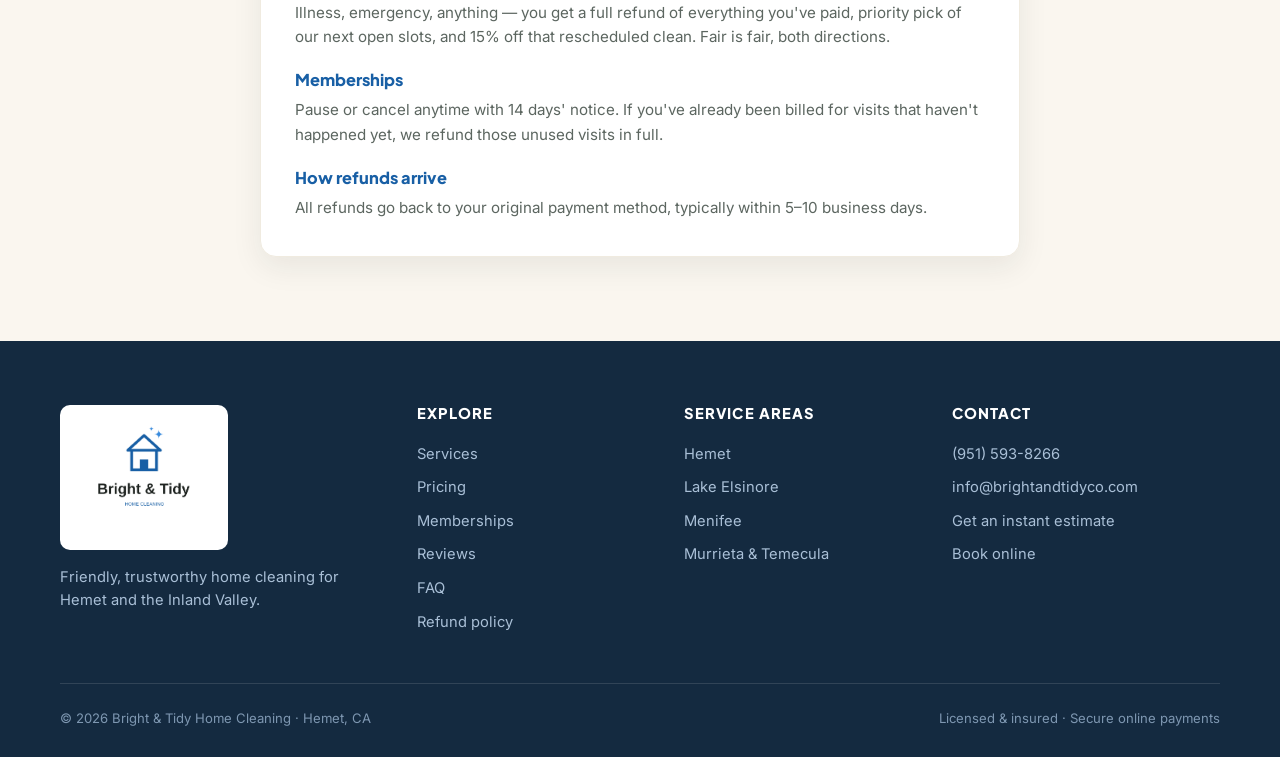
==== commit eb3c7456: "Clarify memberships are no-contract, price-locked The subhead and perks list read as a 12-month comm" ====
--- a/index.html
+++ b/index.html
@@ -32,6 +32,16 @@
       { "@type": "City", "name": "Temecula" }
     ]
   }
+  </script>
+
+  <!-- Google tag (gtag.js) -->
+  <script async src="https://www.googletagmanager.com/gtag/js?id=AW-18326347594"></script>
+  <script>
+    window.dataLayer = window.dataLayer || [];
+    function gtag(){dataLayer.push(arguments);}
+    gtag('js', new Date());
+
+    gtag('config', 'AW-18326347594');
   </script>
 </head>
 <body>
@@ -353,7 +363,7 @@
       <div class="section__head section__head--center">
         <p class="eyebrow">Memberships</p>
         <h2>Save on every visit with a cleaning plan</h2>
-        <p class="section__sub">One simple monthly price, locked in for 12 months. Pick your home size to see your rate.</p>
+        <p class="section__sub">One simple monthly price with no contract — your rate stays locked for 12 months. Pick your home size to see your rate.</p>
       </div>
       <div class="memberships__picker">
         <label class="field">
@@ -408,7 +418,7 @@
         </article>
       </div>
       <div class="memberships__perks">
-        <span>✓ Locked-in pricing for 12 months</span>
+        <span>✓ Price locked for 12 months — no contract</span>
         <span>✓ Priority scheduling</span>
         <span>✓ Month-to-month — pause or cancel with 14 days' notice</span>
       </div>
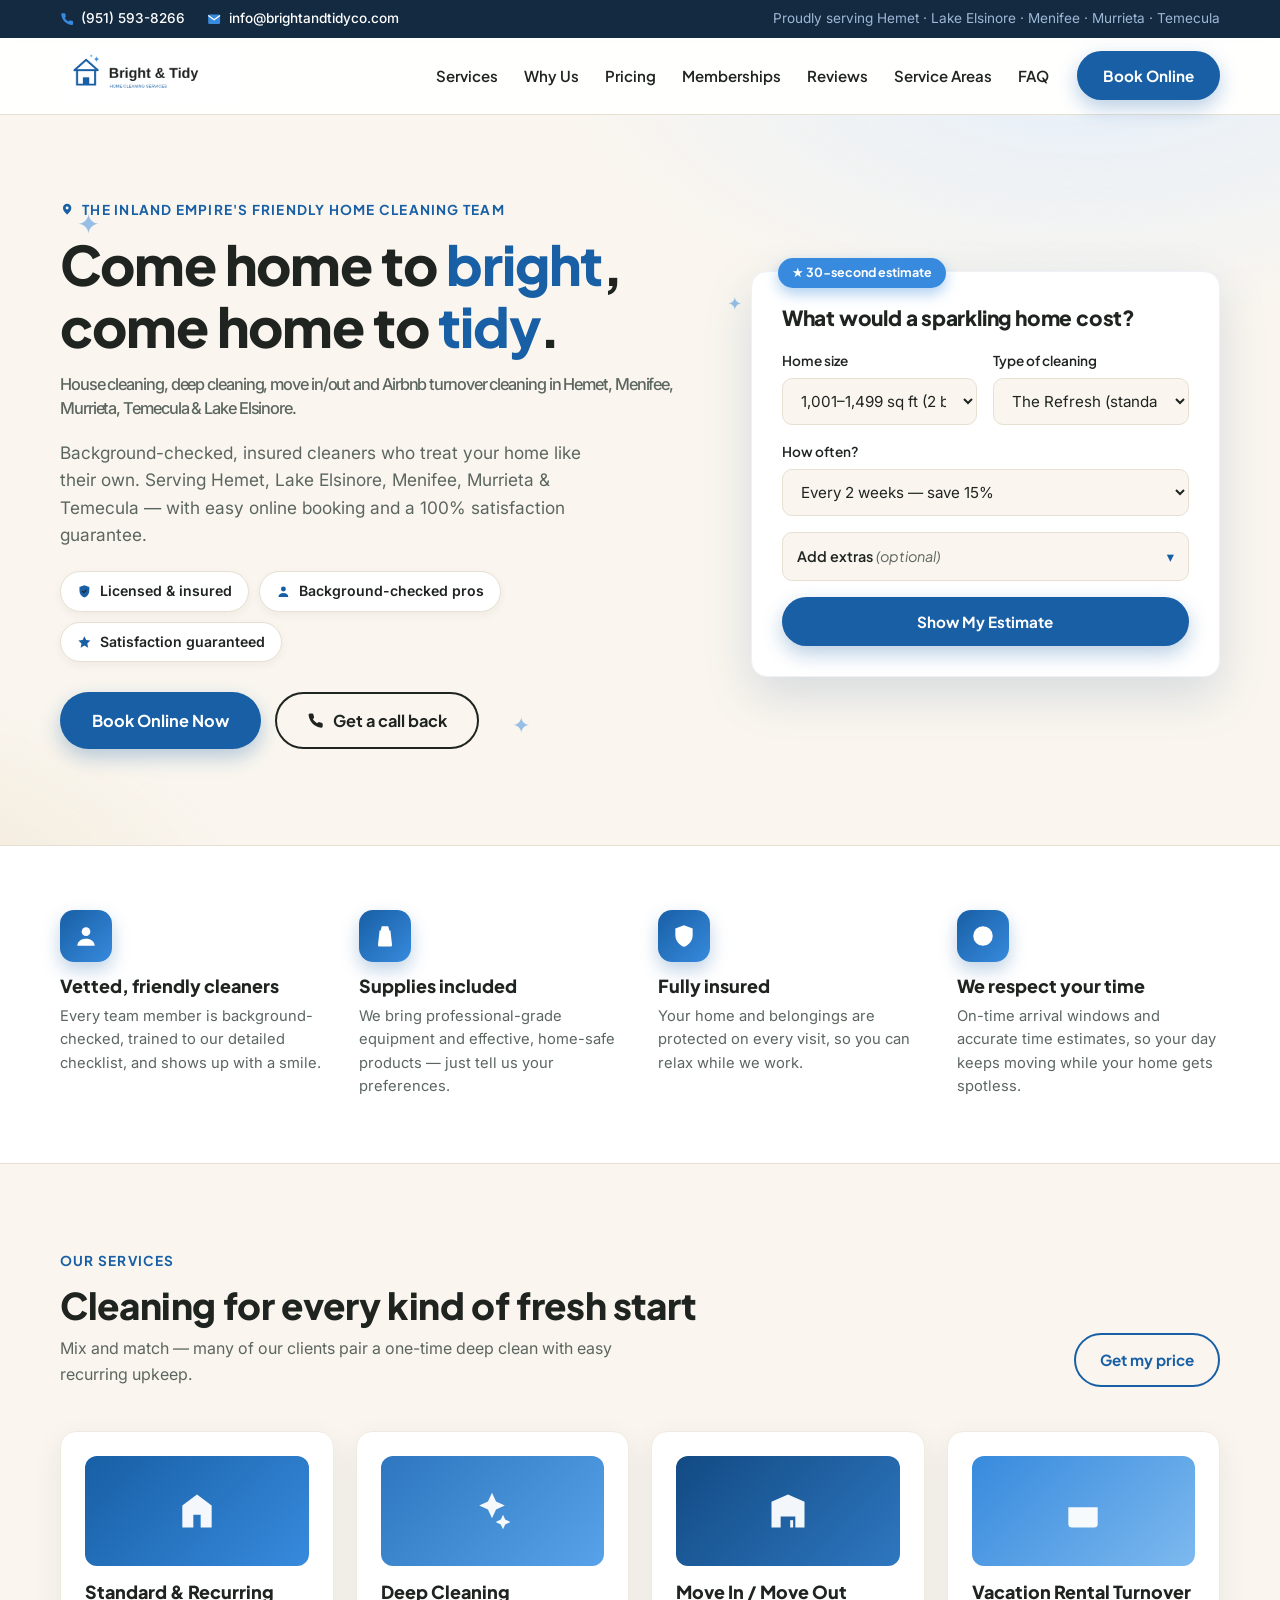
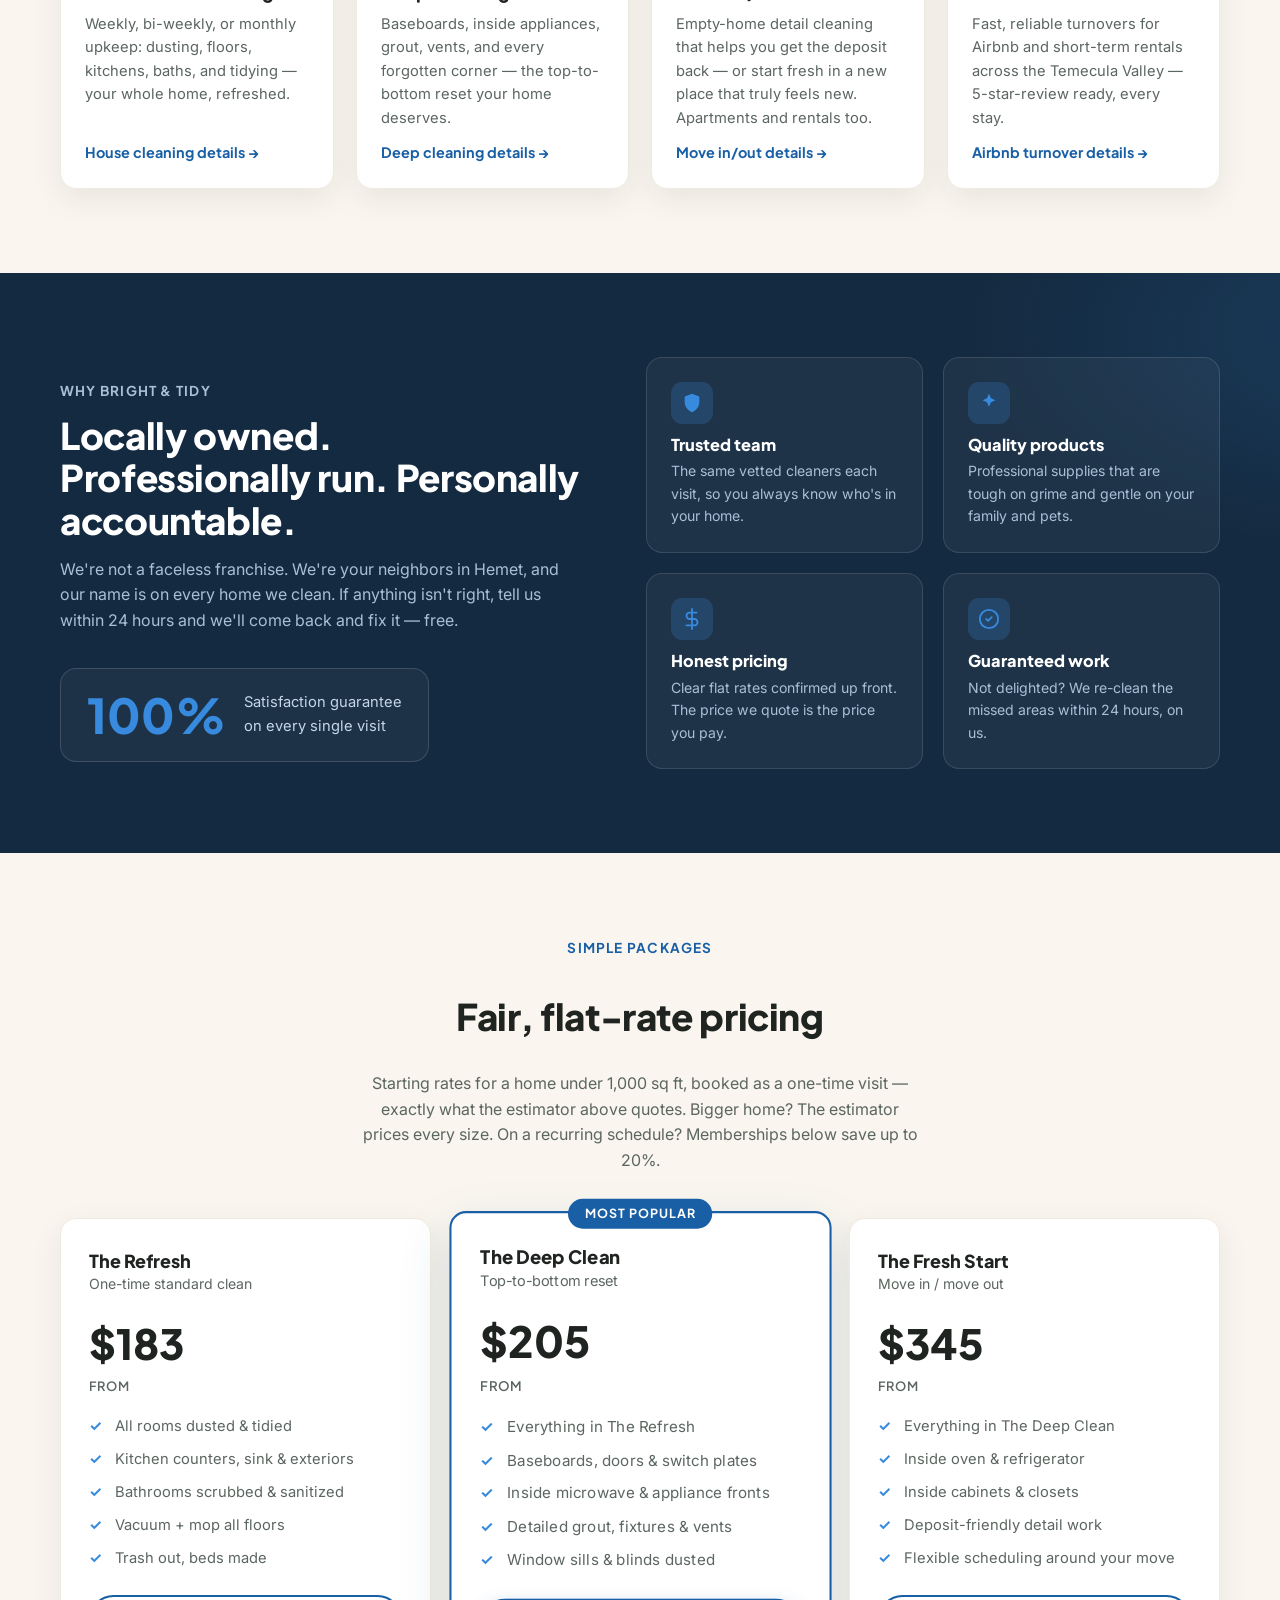
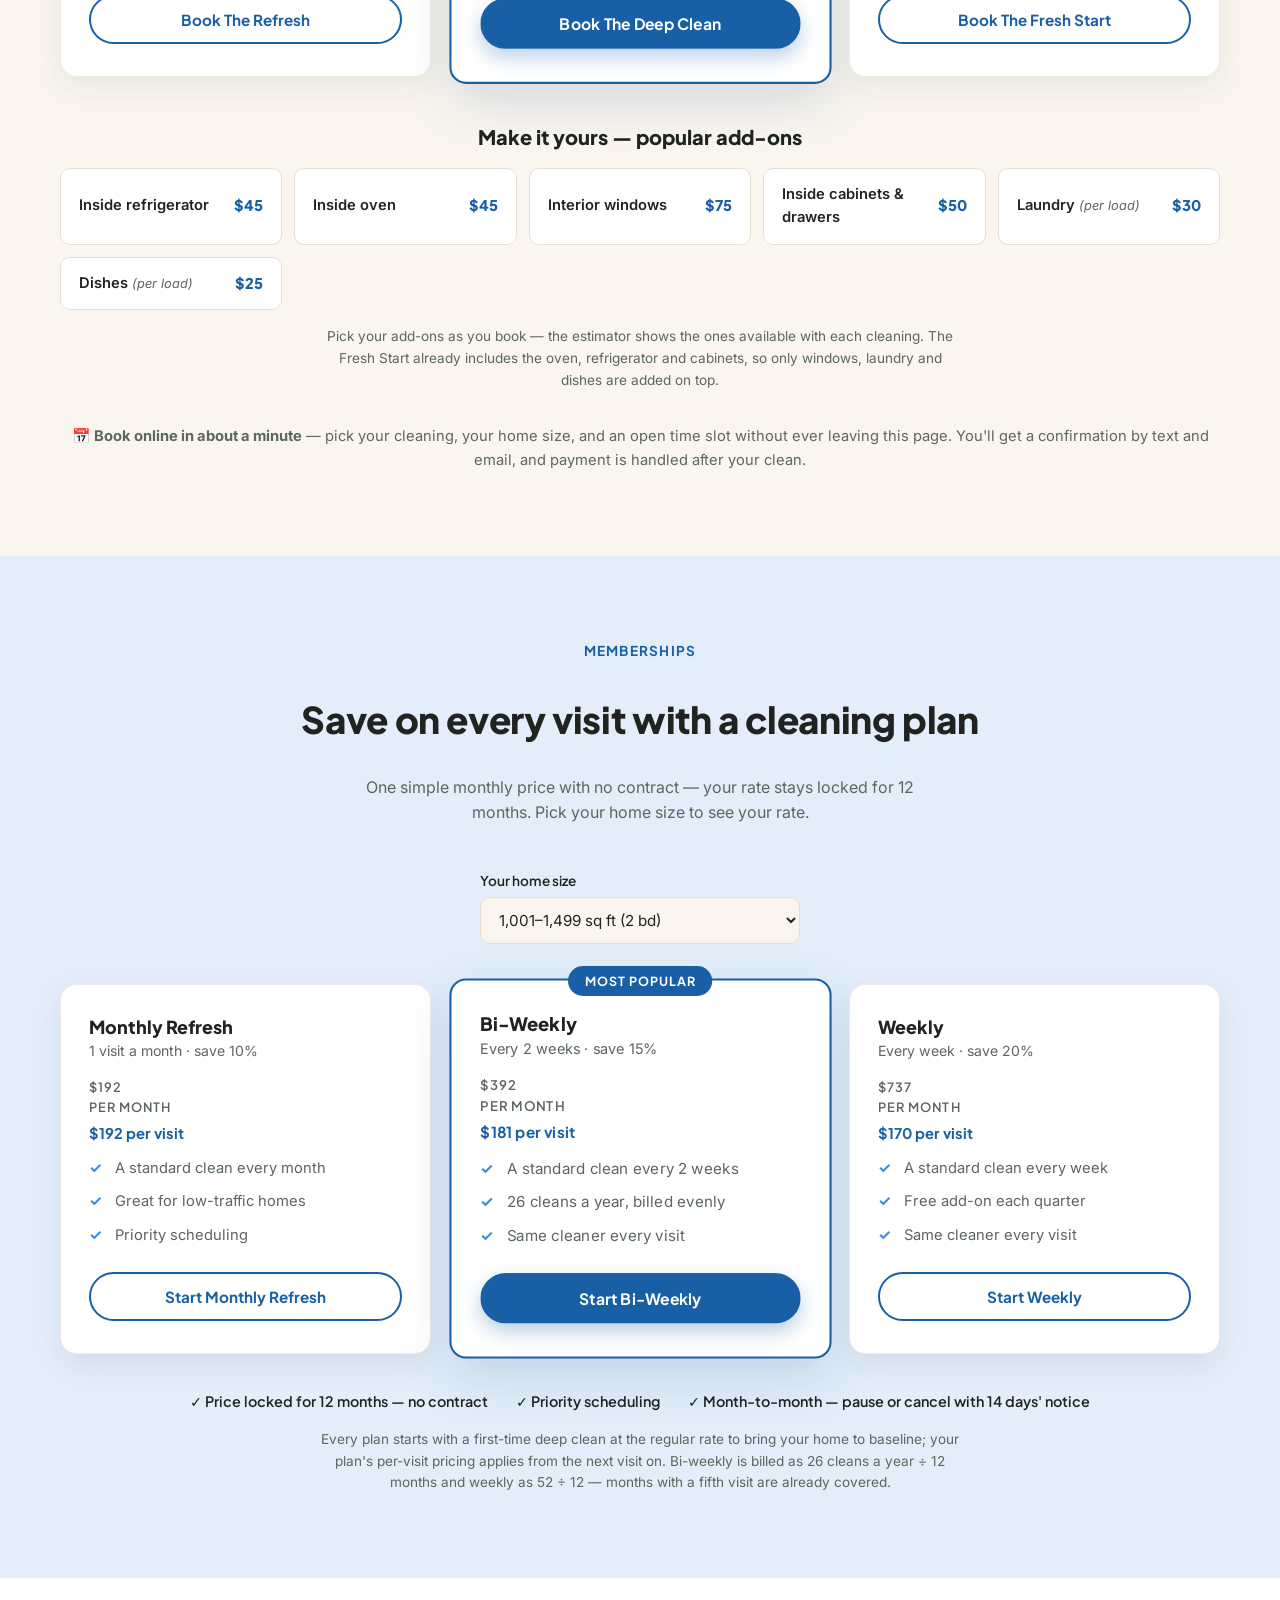
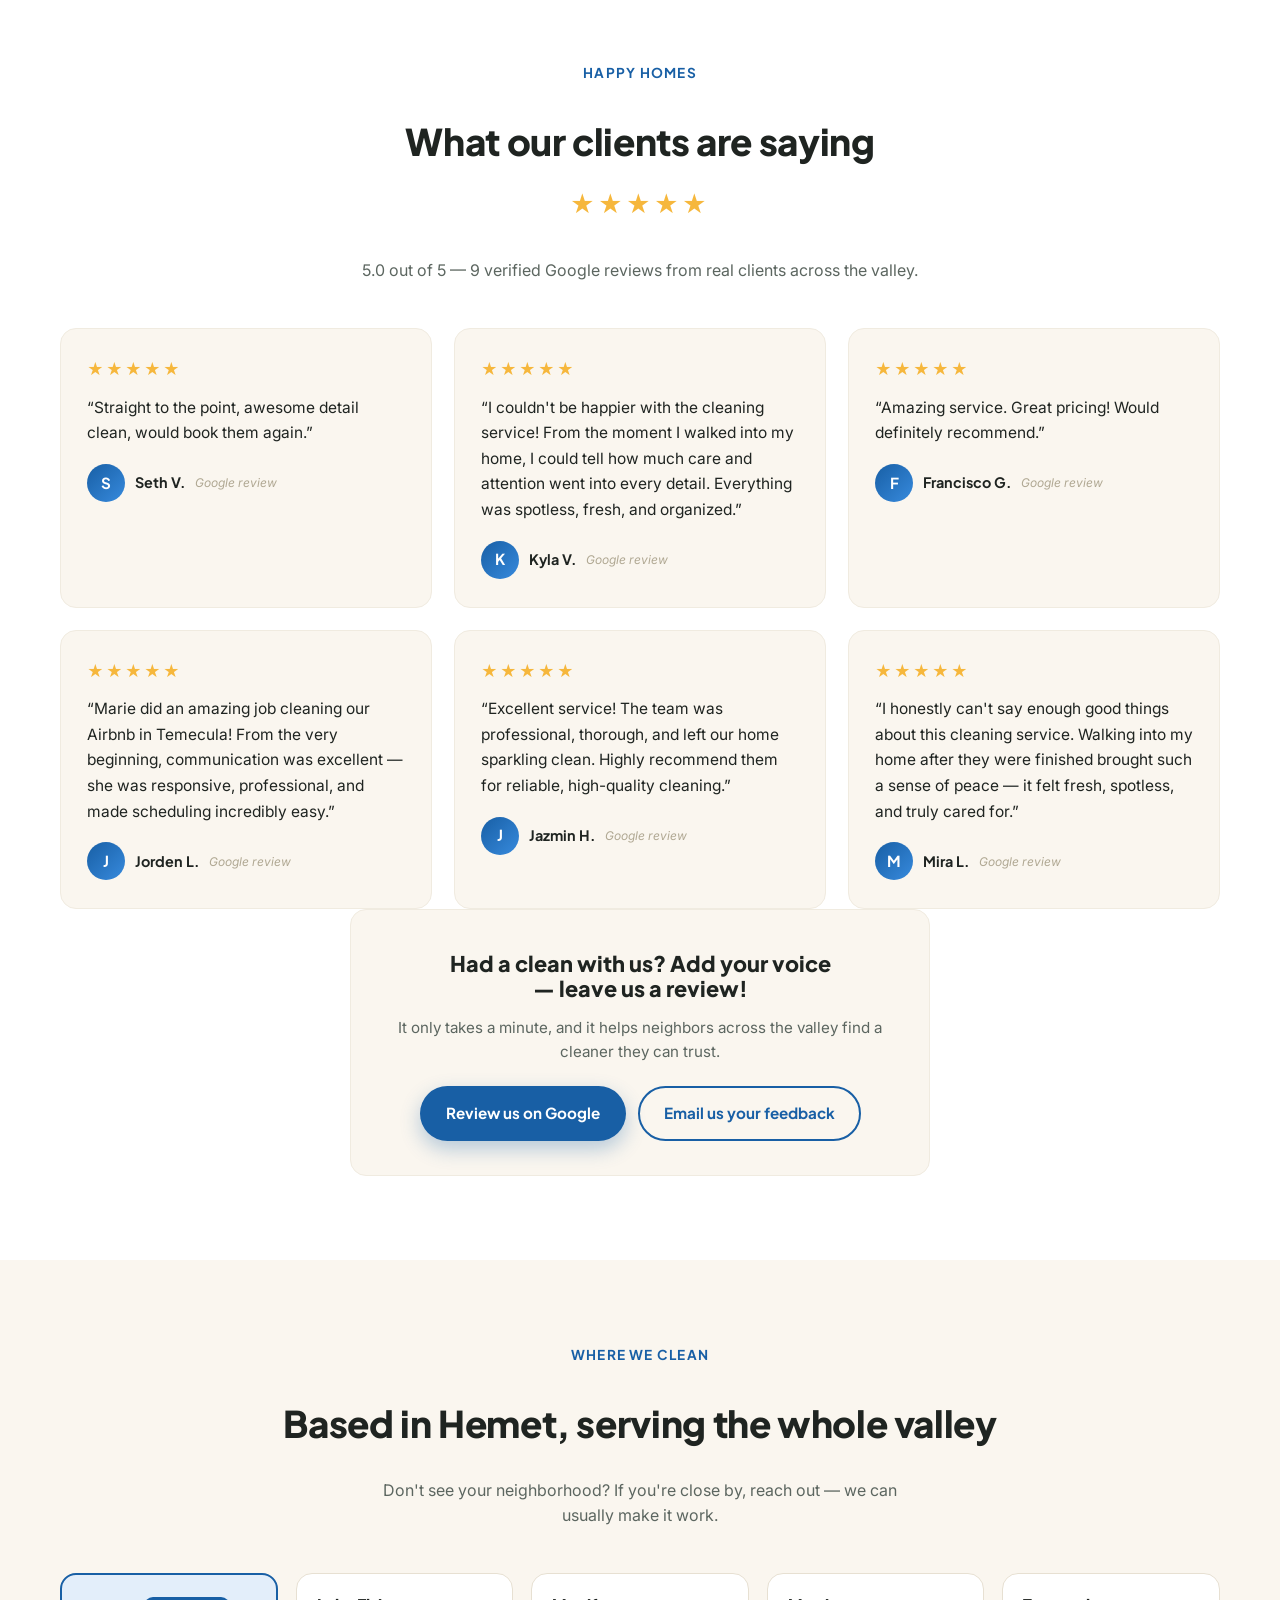
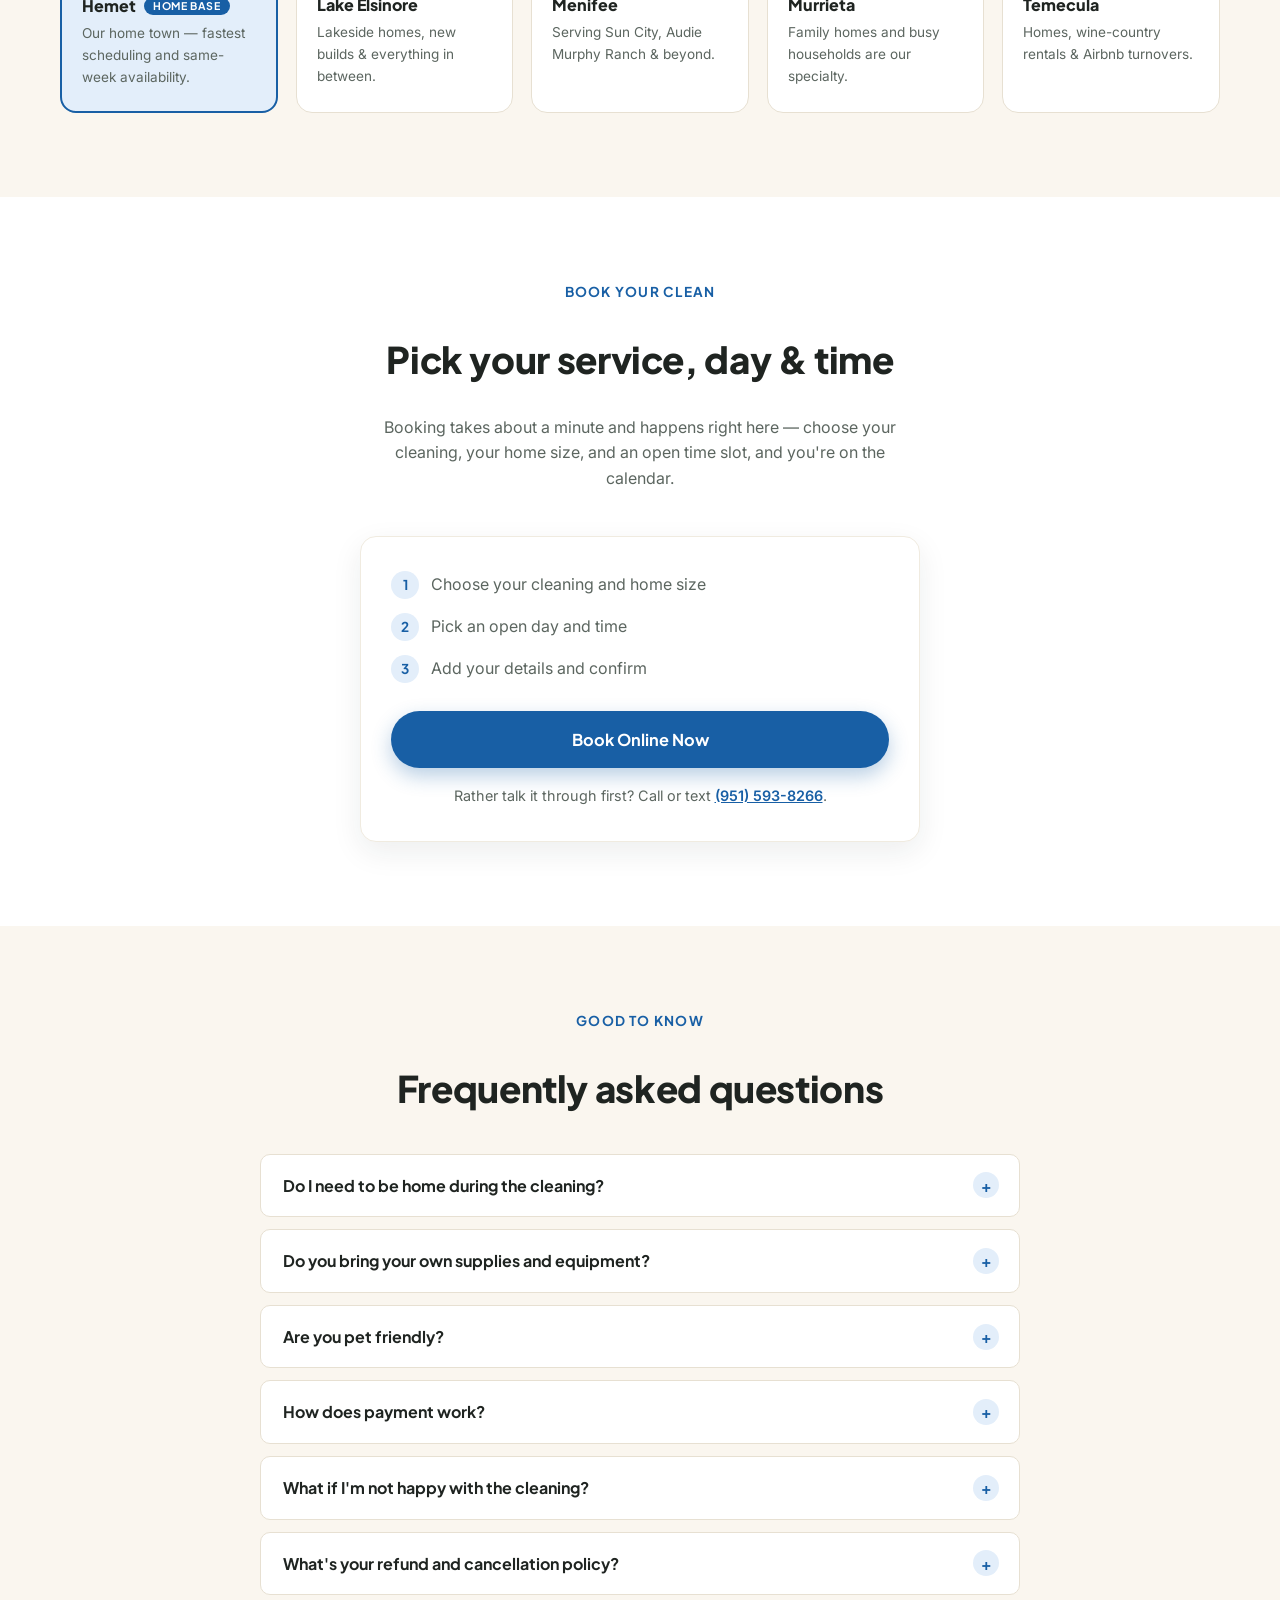
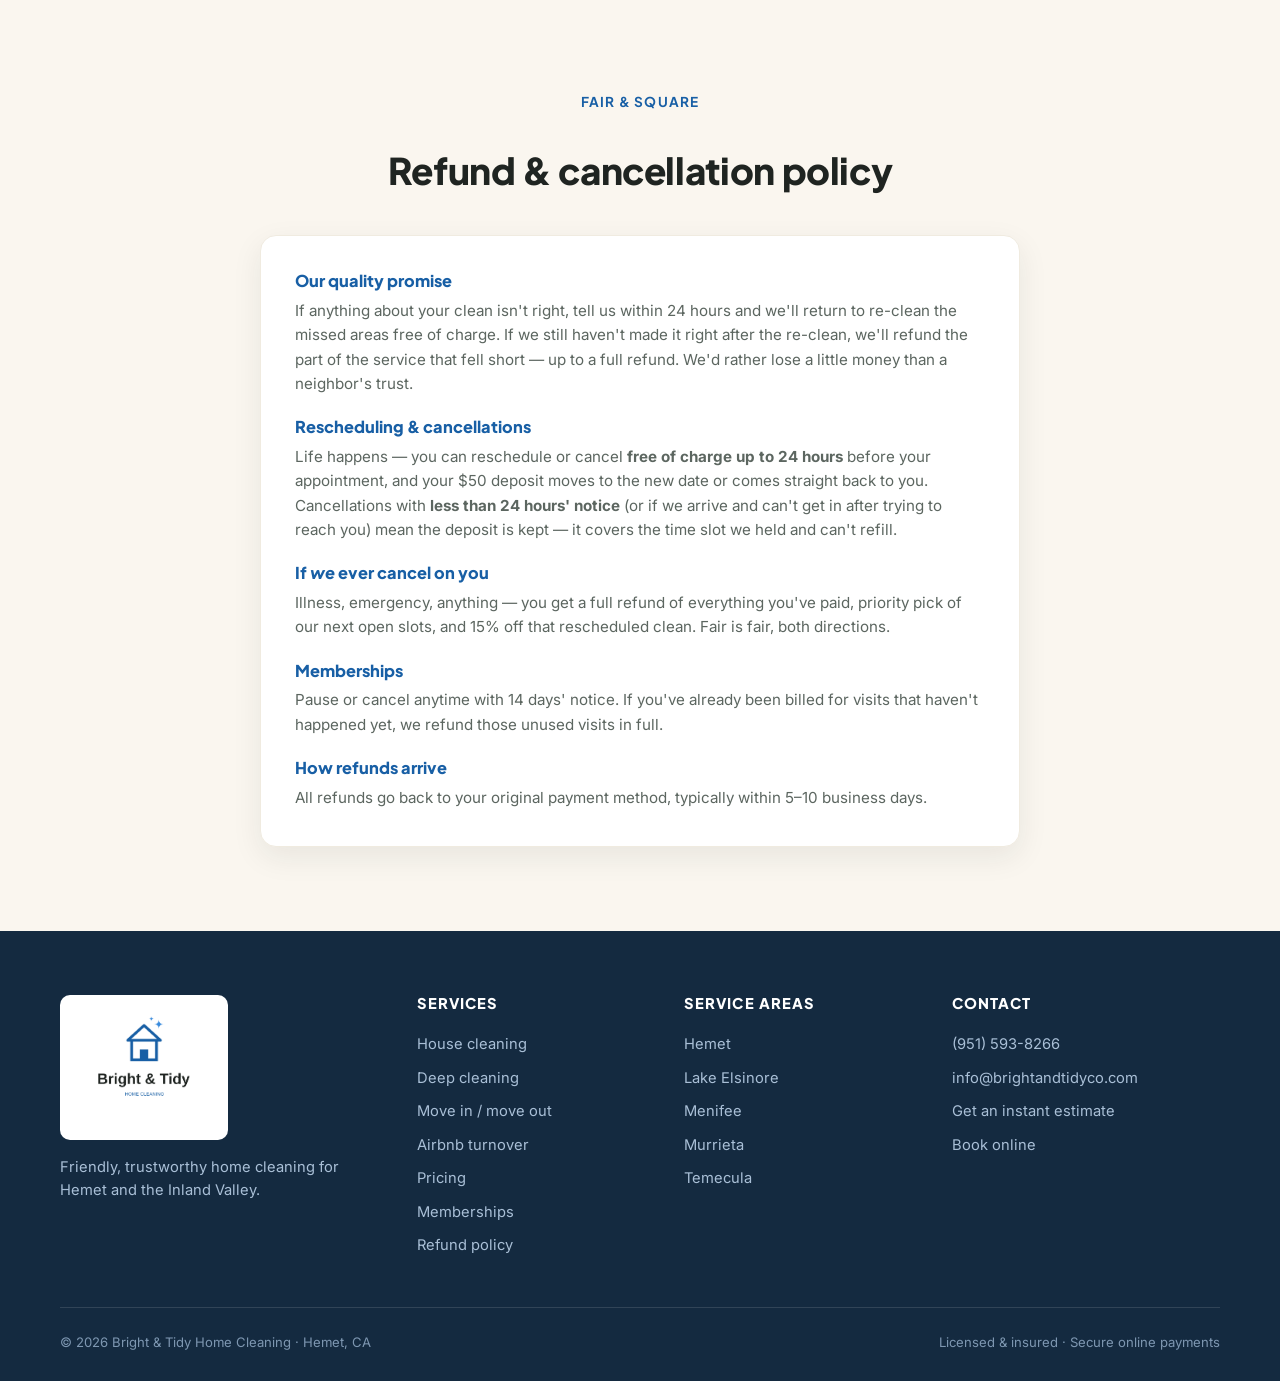
==== commit 0d25d33c: "Launch SEO page expansion and add real Google reviews Adds 4 service pages and 5 city pages for loca" ====
--- a/index.html
+++ b/index.html
@@ -15,21 +15,127 @@
   <link rel="preconnect" href="https://fonts.gstatic.com" crossorigin>
   <link href="https://fonts.googleapis.com/css2?family=Plus+Jakarta+Sans:wght@500;600;700;800&family=Inter:wght@400;500;600&display=swap" rel="stylesheet">
   <link rel="stylesheet" href="css/styles.css">
+  <!-- Primary business entity. Google Business Profile went live with real
+       reviews 2026-07-30 — sameAs and aggregateRating below now reflect it.
+       aggregateRating is a snapshot (5.0 / 9 reviews as of 2026-07-30) —
+       update ratingValue/reviewCount as new reviews come in so this never
+       drifts from the real GBP numbers. Still no "openingHours" — Jordan
+       should supply the actual weekly hours. -->
   <script type="application/ld+json">
   {
     "@context": "https://schema.org",
     "@type": "HouseCleaningService",
+    "@id": "https://brightandtidyco.com/#business",
     "name": "Bright & Tidy Home Cleaning",
+    "description": "Locally owned residential cleaning company based in Hemet, CA, offering recurring house cleaning, deep cleaning, move in/out cleaning and Airbnb turnover cleaning across the Temecula Valley.",
     "url": "https://brightandtidyco.com/",
     "telephone": "+1-951-593-8266",
     "email": "info@brightandtidyco.com",
+    "image": "https://brightandtidyco.com/assets/logo-primary.png",
+    "logo": "https://brightandtidyco.com/assets/logo-primary.png",
+    "priceRange": "$$",
+    "currenciesAccepted": "USD",
+    "paymentAccepted": "Credit Card, Apple Pay, Google Pay",
+    "aggregateRating": {
+      "@type": "AggregateRating",
+      "ratingValue": "5.0",
+      "reviewCount": "9"
+    },
+    "sameAs": ["https://www.google.com/maps?cid=5080224769109976353"],
     "address": { "@type": "PostalAddress", "addressLocality": "Hemet", "addressRegion": "CA", "addressCountry": "US" },
+    "geo": { "@type": "GeoCoordinates", "latitude": 33.7475, "longitude": -116.9720 },
     "areaServed": [
       { "@type": "City", "name": "Hemet" },
       { "@type": "City", "name": "Lake Elsinore" },
       { "@type": "City", "name": "Menifee" },
       { "@type": "City", "name": "Murrieta" },
-      { "@type": "City", "name": "Temecula" }
+      { "@type": "City", "name": "Temecula" },
+      { "@type": "City", "name": "San Jacinto" },
+      { "@type": "City", "name": "Winchester" }
+    ],
+    "hasOfferCatalog": {
+      "@type": "OfferCatalog",
+      "name": "Cleaning services",
+      "itemListElement": [
+        {
+          "@type": "Offer",
+          "itemOffered": { "@type": "Service", "name": "House Cleaning", "url": "https://brightandtidyco.com/services/house-cleaning/" },
+          "priceCurrency": "USD", "price": "183"
+        },
+        {
+          "@type": "Offer",
+          "itemOffered": { "@type": "Service", "name": "Deep Cleaning", "url": "https://brightandtidyco.com/services/deep-cleaning/" },
+          "priceCurrency": "USD", "price": "205"
+        },
+        {
+          "@type": "Offer",
+          "itemOffered": { "@type": "Service", "name": "Move Out Cleaning", "url": "https://brightandtidyco.com/services/move-out-cleaning/" },
+          "priceCurrency": "USD", "price": "345"
+        },
+        {
+          "@type": "Offer",
+          "itemOffered": { "@type": "Service", "name": "Airbnb Turnover Cleaning", "url": "https://brightandtidyco.com/services/airbnb-turnover-cleaning/" }
+        }
+      ]
+    }
+  }
+  </script>
+
+  <!-- Mirrors the on-page FAQ section. Keep the two in sync — Google treats
+       FAQ markup that isn't visible on the page as a violation. -->
+  <script type="application/ld+json">
+  {
+    "@context": "https://schema.org",
+    "@type": "FAQPage",
+    "mainEntity": [
+      {
+        "@type": "Question",
+        "name": "Do I need to be home during the cleaning?",
+        "acceptedAnswer": {
+          "@type": "Answer",
+          "text": "No. Most of our clients are not home. Many leave a key, garage code or smart-lock code. Your access info is stored securely and shared only with your assigned team."
+        }
+      },
+      {
+        "@type": "Question",
+        "name": "Do you bring your own supplies and equipment?",
+        "acceptedAnswer": {
+          "@type": "Answer",
+          "text": "Yes — professional-grade vacuums, mops and cleaning products are included. If you prefer specific products, or fragrance-free options, just let us know and we are happy to use them."
+        }
+      },
+      {
+        "@type": "Question",
+        "name": "Are you pet friendly?",
+        "acceptedAnswer": {
+          "@type": "Answer",
+          "text": "Absolutely. We love meeting your furry family members. Just give us a heads-up in the booking notes so we know who will be greeting us."
+        }
+      },
+      {
+        "@type": "Question",
+        "name": "How does payment work?",
+        "acceptedAnswer": {
+          "@type": "Answer",
+          "text": "Book your time slot online and you will get a confirmation by text and email right away. Payment is handled after your clean — card, Apple Pay or Google Pay — and your receipt is sent automatically."
+        }
+      },
+      {
+        "@type": "Question",
+        "name": "What if I'm not happy with the cleaning?",
+        "acceptedAnswer": {
+          "@type": "Answer",
+          "text": "Tell us within 24 hours and we will return to re-clean the missed areas free of charge. Your satisfaction is 100% guaranteed."
+        }
+      },
+      {
+        "@type": "Question",
+        "name": "What's your refund and cancellation policy?",
+        "acceptedAnswer": {
+          "@type": "Answer",
+          "text": "Reschedule or cancel free up to 24 hours before your appointment — your deposit moves to the new date or comes straight back. Inside 24 hours, the deposit is kept for the reserved slot. If a clean is not right, we re-clean free and refund anything we cannot make right."
+        }
+      }
     ]
   }
   </script>
@@ -96,7 +202,9 @@
           <svg viewBox="0 0 24 24" class="ico ico--blue"><path d="M12 21s-7-5.3-7-11a7 7 0 0 1 14 0c0 5.7-7 11-7 11z"/><circle cx="12" cy="10" r="2.5" fill="#fff"/></svg>
           The Inland Empire's friendly home cleaning team
         </p>
-        <h1>Come home to <span class="accent">bright</span>, come home to <span class="accent">tidy</span>.</h1>
+        <h1>Come home to <span class="accent">bright</span>, come home to <span class="accent">tidy</span>.
+          <span class="h1-sub">House cleaning, deep cleaning, move in/out and Airbnb turnover cleaning in Hemet, Menifee, Murrieta, Temecula &amp; Lake Elsinore.</span>
+        </h1>
         <p class="hero__sub">Background-checked, insured cleaners who treat your home like their own. Serving Hemet, Lake Elsinore, Menifee, Murrieta &amp; Temecula — with easy online booking and a 100% satisfaction guarantee.</p>
         <ul class="hero__chips">
           <li><svg viewBox="0 0 24 24" class="ico ico--blue"><path d="M12 2 4 5v6c0 5 3.4 9.4 8 11 4.6-1.6 8-6 8-11V5z"/><path d="m9 12 2 2 4-4" fill="none" stroke="#fff" stroke-width="2" stroke-linecap="round" stroke-linejoin="round"/></svg> Licensed &amp; insured</li>
@@ -224,7 +332,7 @@
           </div>
           <h3>Standard &amp; Recurring</h3>
           <p>Weekly, bi-weekly, or monthly upkeep: dusting, floors, kitchens, baths, and tidying — your whole home, refreshed.</p>
-          <a class="service__link" href="#estimate">Get my price →</a>
+          <a class="service__link" href="/services/house-cleaning/">House cleaning details →</a>
         </article>
         <article class="card service">
           <div class="service__art service__art--2">
@@ -232,15 +340,15 @@
           </div>
           <h3>Deep Cleaning</h3>
           <p>Baseboards, inside appliances, grout, vents, and every forgotten corner — the top-to-bottom reset your home deserves.</p>
-          <a class="service__link" href="#estimate">Get my price →</a>
+          <a class="service__link" href="/services/deep-cleaning/">Deep cleaning details →</a>
         </article>
         <article class="card service">
           <div class="service__art service__art--3">
             <svg viewBox="0 0 24 24"><path d="M3 21V7l9-4 9 4v14h-5v-6H8v6z"/><path d="M14 21v-4" stroke="#fff" stroke-width="1.6" fill="none"/></svg>
           </div>
           <h3>Move In / Move Out</h3>
-          <p>Empty-home detail cleaning that helps you get the deposit back — or start fresh in a new place that truly feels new.</p>
-          <a class="service__link" href="#estimate">Get my price →</a>
+          <p>Empty-home detail cleaning that helps you get the deposit back — or start fresh in a new place that truly feels new. Apartments and rentals too.</p>
+          <a class="service__link" href="/services/move-out-cleaning/">Move in/out details →</a>
         </article>
         <article class="card service">
           <div class="service__art service__art--4">
@@ -248,7 +356,7 @@
           </div>
           <h3>Vacation Rental Turnover</h3>
           <p>Fast, reliable turnovers for Airbnb and short-term rentals across the Temecula Valley — 5-star-review ready, every stay.</p>
-          <a class="service__link" href="#estimate">Get my price →</a>
+          <a class="service__link" href="/services/airbnb-turnover-cleaning/">Airbnb turnover details →</a>
         </article>
       </div>
     </div>
@@ -427,23 +535,58 @@
   </section>
 
   <!-- ======= REVIEWS ======= -->
+  <!-- Pulled from the live Google Business Profile 2026-07-30 (5.0 avg, 9 reviews).
+       Quotes are trimmed to the last complete sentence Google's UI exposed publicly
+       (their "…more" text needs a signed-in session to expand) — nothing added or
+       reworded. Update GOOGLE_REVIEW_COUNT below and re-check quotes periodically
+       as new reviews come in. -->
   <section class="section reviews" id="reviews">
     <div class="container">
       <div class="section__head section__head--center">
         <p class="eyebrow">Happy homes</p>
-        <h2>Your review helps us shine</h2>
-        <p class="section__sub">We're a local, family-run business — every review makes a real difference for us.</p>
+        <h2>What our clients are saying</h2>
+        <div class="reviews__stars" aria-hidden="true">★★★★★</div>
+        <p class="section__sub">5.0 out of 5 — 9 verified Google reviews from real clients across the valley.</p>
+      </div>
+      <div class="reviews__grid">
+        <figure class="card review">
+          <div class="review__stars" aria-hidden="true">★★★★★</div>
+          <blockquote>“Straight to the point, awesome detail clean, would book them again.”</blockquote>
+          <figcaption><span class="review__avatar" aria-hidden="true">S</span> Seth V. <em>Google review</em></figcaption>
+        </figure>
+        <figure class="card review">
+          <div class="review__stars" aria-hidden="true">★★★★★</div>
+          <blockquote>“I couldn't be happier with the cleaning service! From the moment I walked into my home, I could tell how much care and attention went into every detail. Everything was spotless, fresh, and organized.”</blockquote>
+          <figcaption><span class="review__avatar" aria-hidden="true">K</span> Kyla V. <em>Google review</em></figcaption>
+        </figure>
+        <figure class="card review">
+          <div class="review__stars" aria-hidden="true">★★★★★</div>
+          <blockquote>“Amazing service. Great pricing! Would definitely recommend.”</blockquote>
+          <figcaption><span class="review__avatar" aria-hidden="true">F</span> Francisco G. <em>Google review</em></figcaption>
+        </figure>
+        <figure class="card review">
+          <div class="review__stars" aria-hidden="true">★★★★★</div>
+          <blockquote>“Marie did an amazing job cleaning our Airbnb in Temecula! From the very beginning, communication was excellent — she was responsive, professional, and made scheduling incredibly easy.”</blockquote>
+          <figcaption><span class="review__avatar" aria-hidden="true">J</span> Jorden L. <em>Google review</em></figcaption>
+        </figure>
+        <figure class="card review">
+          <div class="review__stars" aria-hidden="true">★★★★★</div>
+          <blockquote>“Excellent service! The team was professional, thorough, and left our home sparkling clean. Highly recommend them for reliable, high-quality cleaning.”</blockquote>
+          <figcaption><span class="review__avatar" aria-hidden="true">J</span> Jazmin H. <em>Google review</em></figcaption>
+        </figure>
+        <figure class="card review">
+          <div class="review__stars" aria-hidden="true">★★★★★</div>
+          <blockquote>“I honestly can't say enough good things about this cleaning service. Walking into my home after they were finished brought such a sense of peace — it felt fresh, spotless, and truly cared for.”</blockquote>
+          <figcaption><span class="review__avatar" aria-hidden="true">M</span> Mira L. <em>Google review</em></figcaption>
+        </figure>
       </div>
       <div class="card reviews__cta">
-        <div class="reviews__stars" aria-hidden="true">★★★★★</div>
-        <h3>Had a clean with us? Please leave a review — it really helps us out!</h3>
+        <h3>Had a clean with us? Add your voice — leave us a review!</h3>
         <p>It only takes a minute, and it helps neighbors across the valley find a cleaner they can trust.</p>
         <div class="reviews__cta-actions">
-          <!-- Paste your Google Business review link into data-review-link and this button will appear -->
-          <a href="#" class="btn btn--primary js-review-btn" data-review-link="" target="_blank" rel="noopener">Review us on Google</a>
+          <a href="https://www.google.com/maps?cid=5080224769109976353" class="btn btn--primary js-review-btn" data-review-link="https://www.google.com/maps?cid=5080224769109976353" target="_blank" rel="noopener">Review us on Google</a>
           <a href="mailto:info@brightandtidyco.com?subject=My%20Bright%20%26%20Tidy%20review" class="btn btn--outline">Email us your feedback</a>
         </div>
-        <p class="reviews__cta-fine">Reviews from real clients will appear here soon.</p>
       </div>
     </div>
   </section>
@@ -458,13 +601,13 @@
       </div>
       <div class="areas__grid">
         <article class="area area--hq">
-          <h3>Hemet <span class="area__badge">Home base</span></h3>
+          <h3><a href="/house-cleaning/hemet/">Hemet</a> <span class="area__badge">Home base</span></h3>
           <p>Our home town — fastest scheduling and same-week availability.</p>
         </article>
-        <article class="area"><h3>Lake Elsinore</h3><p>Lakeside homes, new builds &amp; everything in between.</p></article>
-        <article class="area"><h3>Menifee</h3><p>Serving Sun City, Audie Murphy Ranch &amp; beyond.</p></article>
-        <article class="area"><h3>Murrieta</h3><p>Family homes and busy households are our specialty.</p></article>
-        <article class="area"><h3>Temecula</h3><p>Homes, wine-country rentals &amp; Airbnb turnovers.</p></article>
+        <article class="area"><h3><a href="/house-cleaning/lake-elsinore/">Lake Elsinore</a></h3><p>Lakeside homes, new builds &amp; everything in between.</p></article>
+        <article class="area"><h3><a href="/house-cleaning/menifee/">Menifee</a></h3><p>Serving Sun City, Audie Murphy Ranch &amp; beyond.</p></article>
+        <article class="area"><h3><a href="/house-cleaning/murrieta/">Murrieta</a></h3><p>Family homes and busy households are our specialty.</p></article>
+        <article class="area"><h3><a href="/house-cleaning/temecula/">Temecula</a></h3><p>Homes, wine-country rentals &amp; Airbnb turnovers.</p></article>
       </div>
     </div>
   </section>
@@ -557,20 +700,22 @@
         <p>Friendly, trustworthy home cleaning for Hemet and the Inland Valley.</p>
       </div>
       <div class="footer__col">
-        <h4>Explore</h4>
-        <a href="#services">Services</a>
+        <h4>Services</h4>
+        <a href="/services/house-cleaning/">House cleaning</a>
+        <a href="/services/deep-cleaning/">Deep cleaning</a>
+        <a href="/services/move-out-cleaning/">Move in / move out</a>
+        <a href="/services/airbnb-turnover-cleaning/">Airbnb turnover</a>
         <a href="#pricing">Pricing</a>
         <a href="#memberships">Memberships</a>
-        <a href="#reviews">Reviews</a>
-        <a href="#faq">FAQ</a>
         <a href="#policy">Refund policy</a>
       </div>
       <div class="footer__col">
         <h4>Service areas</h4>
-        <a href="#areas">Hemet</a>
-        <a href="#areas">Lake Elsinore</a>
-        <a href="#areas">Menifee</a>
-        <a href="#areas">Murrieta &amp; Temecula</a>
+        <a href="/house-cleaning/hemet/">Hemet</a>
+        <a href="/house-cleaning/lake-elsinore/">Lake Elsinore</a>
+        <a href="/house-cleaning/menifee/">Menifee</a>
+        <a href="/house-cleaning/murrieta/">Murrieta</a>
+        <a href="/house-cleaning/temecula/">Temecula</a>
       </div>
       <div class="footer__col">
         <h4>Contact</h4>
--- a/css/styles.css
+++ b/css/styles.css
@@ -1255,3 +1255,95 @@
   .footer__inner { grid-template-columns: 1fr; gap: 32px; }
   .hero__actions .btn { width: 100%; }
 }
+
+/* ==========================================================================
+   LANDING PAGES (service + city)
+   Sub-pages under /services/ and /house-cleaning/ reuse the shared vocabulary
+   above; everything below is only what those pages add on top.
+   ========================================================================== */
+
+.h1-sub {
+  display: block;
+  margin-top: 14px;
+  font-family: var(--font-body);
+  font-size: 1.02rem;
+  font-weight: 500;
+  line-height: 1.5;
+  color: var(--muted);
+}
+
+/* Service-area cards on the homepage now link through to city pages */
+.area h3 a { color: inherit; text-decoration: none; }
+.area h3 a:hover { color: var(--blue); text-decoration: underline; }
+
+.crumbs {
+  padding: 18px 0 0;
+  font-size: 0.86rem;
+  color: var(--muted);
+}
+.crumbs ol { display: flex; flex-wrap: wrap; gap: 6px; list-style: none; margin: 0; padding: 0; }
+.crumbs li::after { content: "›"; margin-left: 6px; color: var(--line); }
+.crumbs li:last-child::after { content: ""; }
+.crumbs a { color: var(--blue); text-decoration: none; }
+.crumbs a:hover { text-decoration: underline; }
+
+/* Page hero — lighter than the homepage hero, single column */
+.phero { background: linear-gradient(180deg, var(--sky-soft) 0%, var(--cream) 100%); padding: 34px 0 64px; }
+.phero__inner { max-width: 780px; }
+.phero h1 { font-size: clamp(2rem, 4.4vw, 3rem); line-height: 1.12; margin: 10px 0 0; }
+.phero__sub { margin: 18px 0 0; font-size: 1.06rem; line-height: 1.6; color: var(--muted); }
+.phero__actions { display: flex; flex-wrap: wrap; gap: 12px; margin-top: 28px; }
+
+/* Long-form editorial content */
+.prose { max-width: 780px; }
+.prose h2 { font-size: clamp(1.5rem, 2.6vw, 2rem); margin: 44px 0 14px; }
+.prose h2:first-child { margin-top: 0; }
+.prose h3 { font-size: 1.16rem; margin: 30px 0 10px; }
+.prose p { margin: 0 0 16px; line-height: 1.72; color: var(--ink); }
+.prose ul, .prose ol { margin: 0 0 20px; padding-left: 22px; line-height: 1.72; }
+.prose li { margin-bottom: 9px; }
+.prose a { color: var(--blue); }
+
+/* Checklist grid — "what's included" blocks */
+.checklist { display: grid; grid-template-columns: repeat(2, minmax(0, 1fr)); gap: 12px 28px; margin: 0 0 22px; padding: 0; list-style: none; }
+.checklist li { position: relative; padding-left: 26px; line-height: 1.55; margin-bottom: 4px; }
+.checklist li::before {
+  content: "";
+  position: absolute; left: 0; top: 6px;
+  width: 15px; height: 15px; border-radius: 50%;
+  background: var(--sky-soft);
+  box-shadow: inset 0 0 0 2px var(--blue);
+}
+
+/* Neighborhood chips on city pages */
+.hoods { display: flex; flex-wrap: wrap; gap: 8px; margin: 0 0 22px; padding: 0; list-style: none; }
+.hoods li {
+  padding: 7px 14px; border-radius: 999px;
+  background: var(--white); border: 1px solid var(--line);
+  font-size: 0.9rem; color: var(--ink);
+}
+
+/* Cross-links between landing pages */
+.related { background: var(--cream-2); }
+.related__grid { display: grid; grid-template-columns: repeat(auto-fit, minmax(230px, 1fr)); gap: 16px; }
+.related__card {
+  display: block; padding: 22px; border-radius: var(--radius);
+  background: var(--white); border: 1px solid var(--line);
+  text-decoration: none; color: var(--ink); transition: transform .15s ease, box-shadow .15s ease;
+}
+.related__card:hover { transform: translateY(-3px); box-shadow: var(--shadow); }
+.related__card strong { display: block; font-family: var(--font-head); font-size: 1.04rem; margin-bottom: 6px; }
+.related__card span { font-size: 0.9rem; color: var(--muted); line-height: 1.5; }
+
+/* Closing call to action */
+.endcta { background: var(--navy); color: var(--white); text-align: center; }
+.endcta h2 { color: var(--white); }
+.endcta p { max-width: 560px; margin: 14px auto 26px; color: rgba(255,255,255,.82); line-height: 1.65; }
+.endcta__actions { display: flex; flex-wrap: wrap; gap: 12px; justify-content: center; }
+
+@media (max-width: 720px) {
+  .checklist { grid-template-columns: 1fr; }
+  .phero { padding: 22px 0 48px; }
+  .phero__actions .btn { width: 100%; }
+  .endcta__actions .btn { width: 100%; }
+}
